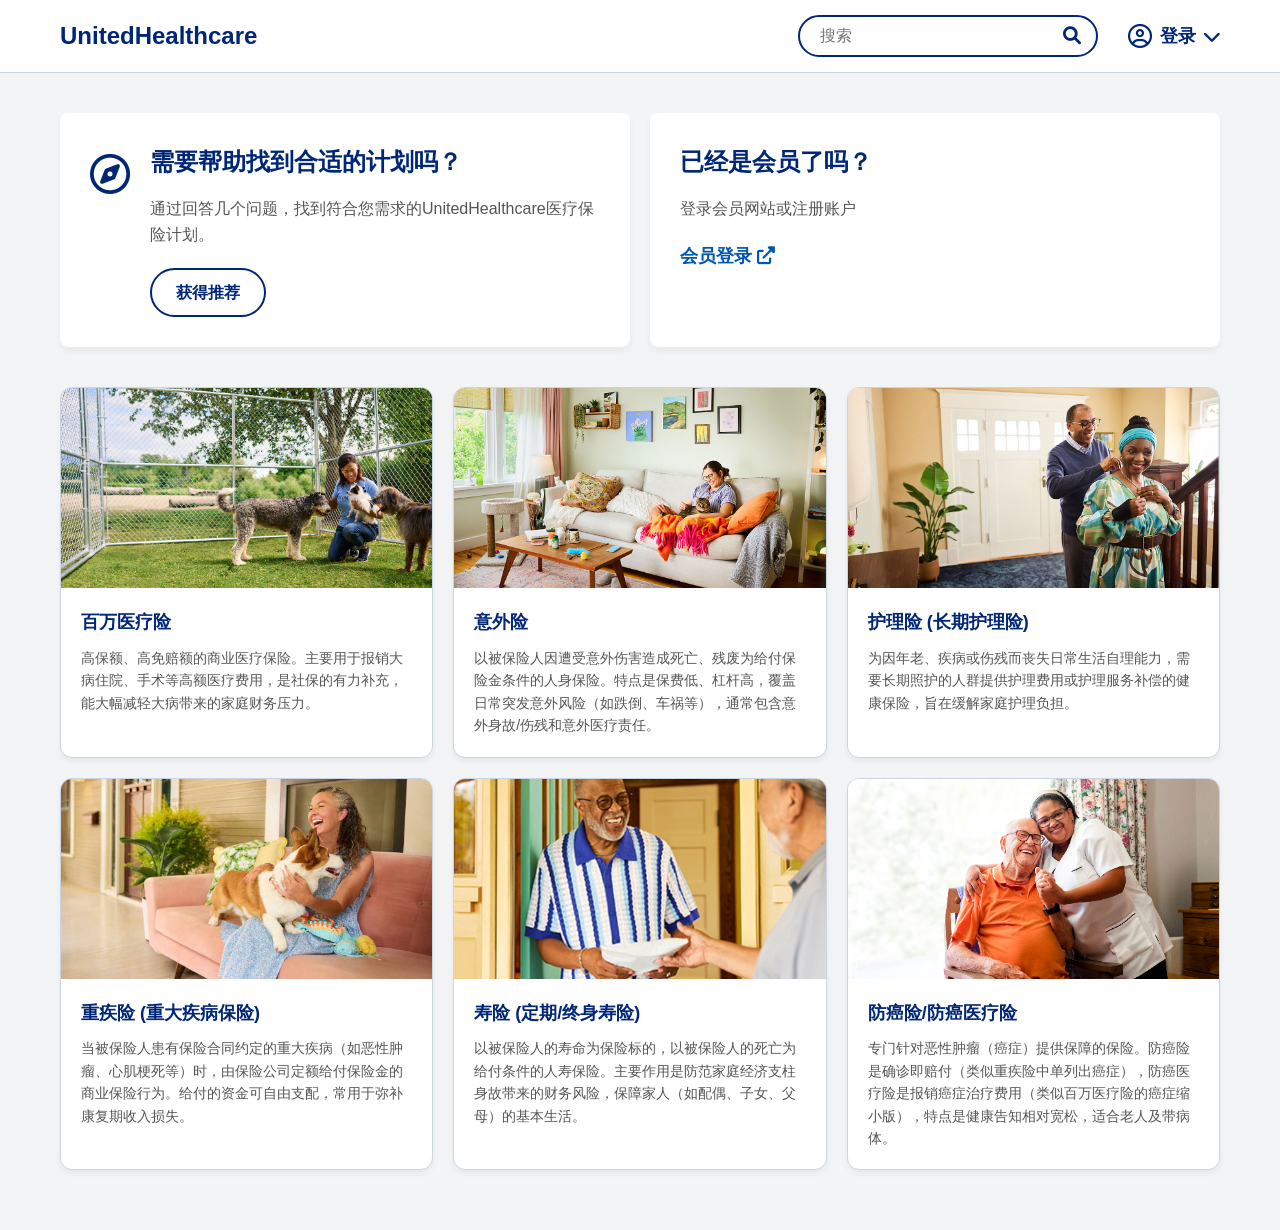
==== index.html @ 7cf84688 "Add files via upload" ====
<!DOCTYPE html>
<html lang="zh-CN">
<head>
    <meta charset="UTF-8">
    <meta name="viewport" content="width=device-width, initial-scale=1.0">
    <title>UnitedHealthcare - 医疗保险计划</title>
    <link rel="stylesheet" href="css/style.css">
    <!-- 引入FontAwesome图标用于搜索、登录等图标 -->
    <link rel="stylesheet" href="https://cdnjs.cloudflare.com/ajax/libs/font-awesome/6.0.0/css/all.min.css">
</head>
<body>
    <!-- 顶部导航 -->
    <header class="main-header">
        <div class="container header-container">
            <div class="logo">
                <h1>UnitedHealthcare</h1>
            </div>
            
            <div class="header-actions">
                <!-- 搜索栏 (对应图片4) -->
                <div class="search-bar">
                    <input type="text" placeholder="搜索">
                    <button type="button"><i class="fas fa-search"></i></button>
                </div>
                
                <!-- 登录按钮 (对应图片5) -->
                <div class="login-button">
                    <i class="far fa-user-circle"></i>
                    <span>登录</span>
                    <i class="fas fa-chevron-down"></i>
                </div>
            </div>
        </div>
    </header>

    <!-- 主体内容区 -->
    <main>
        <div class="container">
            <!-- 问卷与会员入口版块 -->
            <section class="banner-section">
                <!-- 问卷入口 (对应图片1) -->
                <div class="card questionnaire-card">
                    <div class="card-icon">
                        <i class="far fa-compass"></i>
                    </div>
                    <div class="card-content">
                        <h2>需要帮助找到合适的计划吗？</h2>
                        <p>通过回答几个问题，找到符合您需求的UnitedHealthcare医疗保险计划。</p>
                        <a href="#" class="btn btn-outline-primary">获得推荐</a>
                    </div>
                </div>

                <!-- 会员入口 (对应图片2) -->
                <div class="card member-card">
                    <h2>已经是会员了吗？</h2>
                    <p>登录会员网站或注册账户</p>
                    <a href="#" class="btn btn-link">会员登录 <i class="fas fa-external-link-alt"></i></a>
                </div>
            </section>

            <!-- 险种分类页面 (修改后) -->
            <section class="plans-section">
                <div class="plan-grid">
                    <!-- 卡片 1 -->
                    <div class="plan-card" onclick="openModal('modal-million')">
                        <div class="plan-image" style="background-image: url('picture/P1.png')"></div>
                        <div class="plan-content">
                            <h3>百万医疗险</h3>
                            <p>高保额、高免赔额的商业医疗保险。主要用于报销大病住院、手术等高额医疗费用，是社保的有力补充，能大幅减轻大病带来的家庭财务压力。</p>
                        </div>
                    </div>
                    <!-- 卡片 2 -->
                    <div class="plan-card" onclick="openModal('modal-accident')">
                        <div class="plan-image" style="background-image: url('picture/P2.png')"></div>
                        <div class="plan-content">
                            <h3>意外险</h3>
                            <p>以被保险人因遭受意外伤害造成死亡、残废为给付保险金条件的人身保险。特点是保费低、杠杆高，覆盖日常突发意外风险（如跌倒、车祸等），通常包含意外身故/伤残和意外医疗责任。</p>
                        </div>
                    </div>
                    <!-- 卡片 3 -->
                    <div class="plan-card" onclick="openModal('modal-nursing')">
                        <div class="plan-image" style="background-image: url('picture/P3.png')"></div>
                        <div class="plan-content">
                            <h3>护理险 (长期护理险)</h3>
                            <p>为因年老、疾病或伤残而丧失日常生活自理能力，需要长期照护的人群提供护理费用或护理服务补偿的健康保险，旨在缓解家庭护理负担。</p>
                        </div>
                    </div>
                    <!-- 卡片 4 -->
                    <div class="plan-card" onclick="openModal('modal-critical')">
                        <div class="plan-image" style="background-image: url('picture/P4.png')"></div>
                        <div class="plan-content">
                            <h3>重疾险 (重大疾病保险)</h3>
                            <p>当被保险人患有保险合同约定的重大疾病（如恶性肿瘤、心肌梗死等）时，由保险公司定额给付保险金的商业保险行为。给付的资金可自由支配，常用于弥补康复期收入损失。</p>
                        </div>
                    </div>
                    <!-- 卡片 5 -->
                    <div class="plan-card" onclick="openModal('modal-life')">
                        <div class="plan-image" style="background-image: url('picture/P5.png')"></div>
                        <div class="plan-content">
                            <h3>寿险 (定期/终身寿险)</h3>
                            <p>以被保险人的寿命为保险标的，以被保险人的死亡为给付条件的人寿保险。主要作用是防范家庭经济支柱身故带来的财务风险，保障家人（如配偶、子女、父母）的基本生活。</p>
                        </div>
                    </div>
                    <!-- 卡片 6 -->
                    <div class="plan-card" onclick="openModal('modal-cancer')">
                        <div class="plan-image" style="background-image: url('picture/P6.png')"></div>
                        <div class="plan-content">
                            <h3>防癌险/防癌医疗险</h3>
                            <p>专门针对恶性肿瘤（癌症）提供保障的保险。防癌险是确诊即赔付（类似重疾险中单列出癌症），防癌医疗险是报销癌症治疗费用（类似百万医疗险的癌症缩小版），特点是健康告知相对宽松，适合老人及带病体。</p>
                        </div>
                    </div>
                </div>
            </section>
        </div>
    </main>

    <!-- 模态框模块 (Modal) 隐藏初始状态 -->
    <div id="modal-container" class="modal-overlay">
        <div class="modal-box">
            <span class="close-btn" onclick="closeModal()">&times;</span>
            <h2 id="modal-title">详细保险内容</h2>
            <div id="modal-desc" class="modal-desc">
                这里是详细的内联保险内容说明。
            </div>
        </div>
    </div>

    <!-- 控制弹窗逻辑的JS部分 -->
    <script>
        const modalData = {
            'modal-million': {
                title: '百万医疗险 - 详情',
                desc: '百万医疗险的核心在于“杠杆高”，通过设定免赔额（一般一万到两万元）对高额住院费用（重病住院）予以全额或大比例报销。一般具备保证续保期的产品能够确保持续的医疗保护网，不限社保内外用药。'
            },
            'modal-accident': {
                title: '意外险 - 详情',
                desc: '主要理赔两类责任：1. 意外身故/伤残（依据伤残等级，给予一笔一次性的赔偿资金）。2. 意外医疗（因意外如猫抓狗咬、骨折等造成的医疗费用，按比例进行报销）。由于不带储蓄功能或投资属性，保费极为低廉，是人人必备的底座保障。'
            },
            'modal-nursing': {
                title: '护理险 - 详情',
                desc: '通常针对失能状态（如无法独立进食、洗澡、穿衣等），提供固定的护理金额津贴或者专门的护工上门服务。应对老龄化社会中子女精力不足、居家养老风险大的情况。'
            },
            'modal-critical': {
                title: '重疾险 - 详情',
                desc: '重疾险的主要作用不是“报销医疗费”，而是“收入补偿”。确诊即可获赔一笔约定保额。这笔钱可以用来寻求更好的康复治疗，也可以用来应对因重病导致的停工期间家庭生活开支、房贷车贷偿还。'
            },
            'modal-life': {
                title: '寿险 - 详情',
                desc: '寿险只判断一条标准：被保险人是否身故或全残。它是一份“留给家人的爱”，主要用于抵冲自身离世后，给整个家庭带来的债务风险（如未还清的房贷）以及赡养父母、抚养子女的财务断层。'
            },
            'modal-cancer': {
                title: '防癌险/防癌医疗险 - 详情',
                desc: '针对预算有限、或者身体由于“三高”、糖尿病等指标无法通过重疾险/百万医疗险严格健康告知的人群。只保癌症相关的花费，虽然保障范围窄，但极易核保通过，是年龄大、特定慢病人群的最后防线。'
            }
        };

        const modalContainer = document.getElementById('modal-container');
        const modalTitle = document.getElementById('modal-title');
        const modalDesc = document.getElementById('modal-desc');

        function openModal(modalId) {
            const data = modalData[modalId];
            if(data) {
                modalTitle.textContent = data.title;
                modalDesc.textContent = data.desc;
                modalContainer.style.display = 'flex';
            }
        }

        function closeModal() {
            modalContainer.style.display = 'none';
        }
        
        // 点击外部遮罩区也可关闭
        window.onclick = function(event) {
            if (event.target == modalContainer) {
                closeModal();
            }
        }
    </script>
</body>
</html>
---- css/style.css ----
/* 基础样式变量与重置 */
:root {
    --primary-blue: #002677;
    --light-blue: #0056b3;
    --text-dark: #333333;
    --text-light: #555555;
    --bg-gray: #f3f4f6;
    --white: #ffffff;
    --border-color: #cbd5e1;
    --font-family: -apple-system, BlinkMacSystemFont, "Segoe UI", Roboto, Helvetica, Arial, sans-serif;
}

* {
    margin: 0;
    padding: 0;
    box-sizing: border-box;
}

body {
    font-family: var(--font-family);
    color: var(--text-dark);
    background-color: var(--bg-gray);
    line-height: 1.6;
}

.container {
    max-width: 1200px;
    margin: 0 auto;
    padding: 0 20px;
}

/* 顶部导航 */
.main-header {
    background-color: var(--white);
    border-bottom: 1px solid var(--border-color);
    padding: 15px 0;
}

.header-container {
    display: flex;
    justify-content: space-between;
    align-items: center;
}

.logo h1 {
    color: var(--primary-blue);
    font-size: 24px;
}

.header-actions {
    display: flex;
    align-items: center;
    gap: 30px;
}

/* 搜索栏 */
.search-bar {
    display: flex;
    align-items: center;
    border: 2px solid var(--primary-blue);
    border-radius: 30px;
    padding: 5px 15px;
    background-color: var(--white);
    width: 300px;
}

.search-bar input {
    border: none;
    outline: none;
    padding: 5px;
    width: 100%;
    font-size: 16px;
}

.search-bar button {
    background: none;
    border: none;
    color: var(--primary-blue);
    cursor: pointer;
    font-size: 18px;
}

/* 登录按钮 */
.login-button {
    display: flex;
    align-items: center;
    gap: 8px;
    color: var(--primary-blue);
    font-weight: bold;
    font-size: 18px;
    cursor: pointer;
}

.login-button .fa-user-circle {
    font-size: 24px;
}

/* 问卷与会员入口版块 */
.banner-section {
    display: flex;
    gap: 20px;
    margin: 40px 0;
}

.card {
    background: var(--white);
    border-radius: 8px;
    padding: 30px;
    box-shadow: 0 4px 6px rgba(0,0,0,0.05);
    flex: 1;
}

.questionnaire-card {
    display: flex;
    align-items: flex-start;
    gap: 20px;
}

.card-icon {
    font-size: 40px;
    color: var(--primary-blue);
}

.card h2 {
    color: var(--primary-blue);
    margin-bottom: 15px;
    font-size: 24px;
}

.card p {
    color: var(--text-light);
    margin-bottom: 20px;
}

.btn {
    display: inline-block;
    padding: 10px 24px;
    border-radius: 30px;
    text-decoration: none;
    font-weight: bold;
    text-align: center;
    transition: all 0.3s ease;
}

.btn-outline-primary {
    border: 2px solid var(--primary-blue);
    color: var(--primary-blue);
    background: transparent;
}

.btn-outline-primary:hover {
    background: var(--primary-blue);
    color: var(--white);
}

.btn-link {
    color: var(--light-blue);
    font-size: 18px;
    padding: 0;
}

.btn-link:hover {
    text-decoration: underline;
}

/* 险种网格区域 */
.plans-section {
    margin-bottom: 60px;
}

.plan-grid {
    display: grid;
    grid-template-columns: repeat(3, 1fr);
    gap: 20px;
}

.plan-card {
    background: var(--white);
    border-radius: 12px;
    overflow: hidden;
    box-shadow: 0 4px 6px rgba(0,0,0,0.05);
    border: 1px solid var(--border-color);
      cursor: pointer;
    transition: transform 0.2s ease, box-shadow 0.2s ease;
}

.plan-card:hover {
    transform: translateY(-5px);
    box-shadow: 0 8px 15px rgba(0, 0, 0, 0.1);
}

.plan-image {
    width: 100%;
    height: 200px;
    background-size: cover;
    background-position: center;
}

.plan-content {
    padding: 20px;
}

.plan-content h3 {
    color: var(--primary-blue);
    margin-bottom: 10px;
    font-size: 18px;
}

.plan-content p {
    font-size: 14px;
    color: var(--text-light);
}

/* 响应式设计 */
@media (max-width: 992px) {
    .plan-grid {
        grid-template-columns: repeat(2, 1fr);
    }
}

@media (max-width: 768px) {
    .header-container {
        flex-direction: column;
        gap: 15px;
    }
    .banner-section {
        flex-direction: column;
    }
    .plan-grid {
        grid-template-columns: 1fr;
    }
}

/* 模态框样式 */
.modal-overlay {
    position: fixed;
    top: 0;
    left: 0;
    width: 100vw;
    height: 100vh;
    background: rgba(0, 0, 0, 0.6);
    display: none;
    align-items: center;
    justify-content: center;
    z-index: 1000;
}

.modal-box {
    background: var(--white);
    border-radius: 12px;
    width: 80%;
    max-width: 600px;
    padding: 30px;
    position: relative;
    box-shadow: 0 10px 25px rgba(0,0,0,0.2);
    animation: fadeIn 0.3s ease;
}

@keyframes fadeIn {
    from { opacity: 0; transform: scale(0.95); }
    to { opacity: 1; transform: scale(1); }
}

.close-btn {
    position: absolute;
    top: 15px;
    right: 20px;
    font-size: 30px;
    color: var(--text-light);
    cursor: pointer;
    font-weight: bold;
    transition: color 0.3s ease;
}

.close-btn:hover {
    color: var(--primary-blue);
}

.modal-box h2 {
    color: var(--primary-blue);
    margin-bottom: 15px;
    padding-right: 30px; /* 让出 X 关闭按钮空间 */
}

.modal-desc {
    color: var(--text-dark);
    font-size: 16px;
    line-height: 1.8;
}
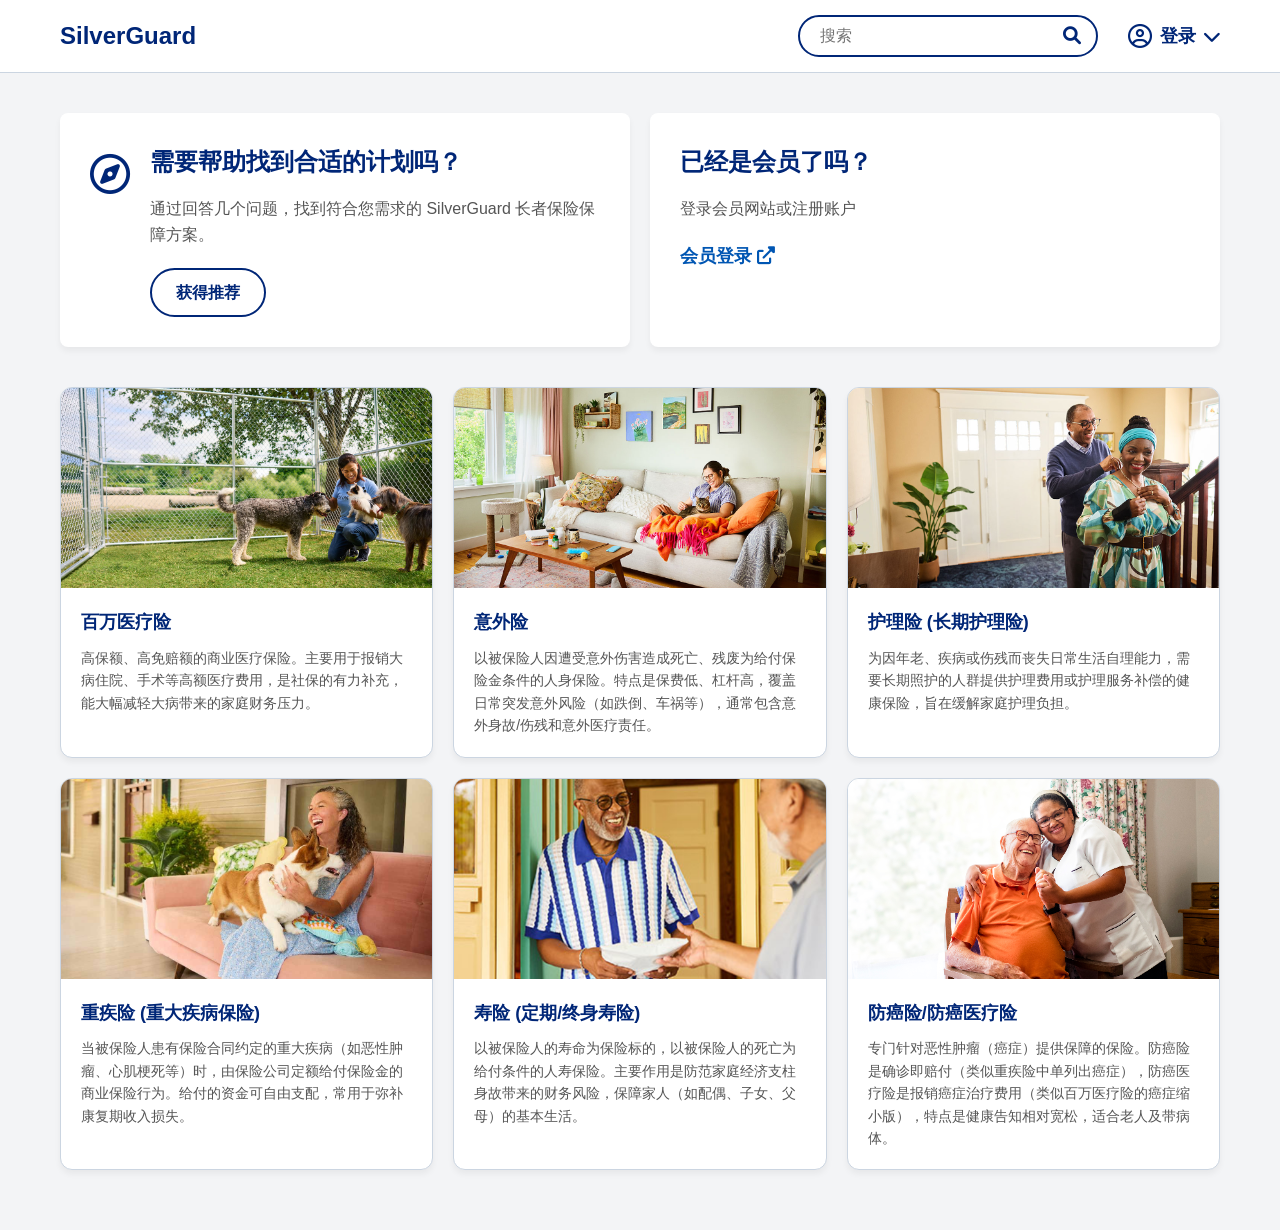
==== commit 9669bdb9: "Add Hong Kong insurance recommendation module and UI improvements" ====
--- a/index.html
+++ b/index.html
@@ -3,7 +3,8 @@
 <head>
     <meta charset="UTF-8">
     <meta name="viewport" content="width=device-width, initial-scale=1.0">
-    <title>UnitedHealthcare - 医疗保险计划</title>
+    <title>SilverGuard - 长者保险推荐系统</title>
+
     <link rel="stylesheet" href="css/style.css">
     <!-- 引入FontAwesome图标用于搜索、登录等图标 -->
     <link rel="stylesheet" href="https://cdnjs.cloudflare.com/ajax/libs/font-awesome/6.0.0/css/all.min.css">
@@ -13,7 +14,8 @@
     <header class="main-header">
         <div class="container header-container">
             <div class="logo">
-                <h1>UnitedHealthcare</h1>
+                <h1>SilverGuard</h1>
+
             </div>
             
             <div class="header-actions">
@@ -45,8 +47,9 @@
                     </div>
                     <div class="card-content">
                         <h2>需要帮助找到合适的计划吗？</h2>
-                        <p>通过回答几个问题，找到符合您需求的UnitedHealthcare医疗保险计划。</p>
-                        <a href="#" class="btn btn-outline-primary">获得推荐</a>
+                        <p>通过回答几个问题，找到符合您需求的 SilverGuard 长者保险保障方案。</p>
+
+                        <a href="questionnaire.html" class="btn btn-outline-primary">获得推荐</a>
                     </div>
                 </div>
 
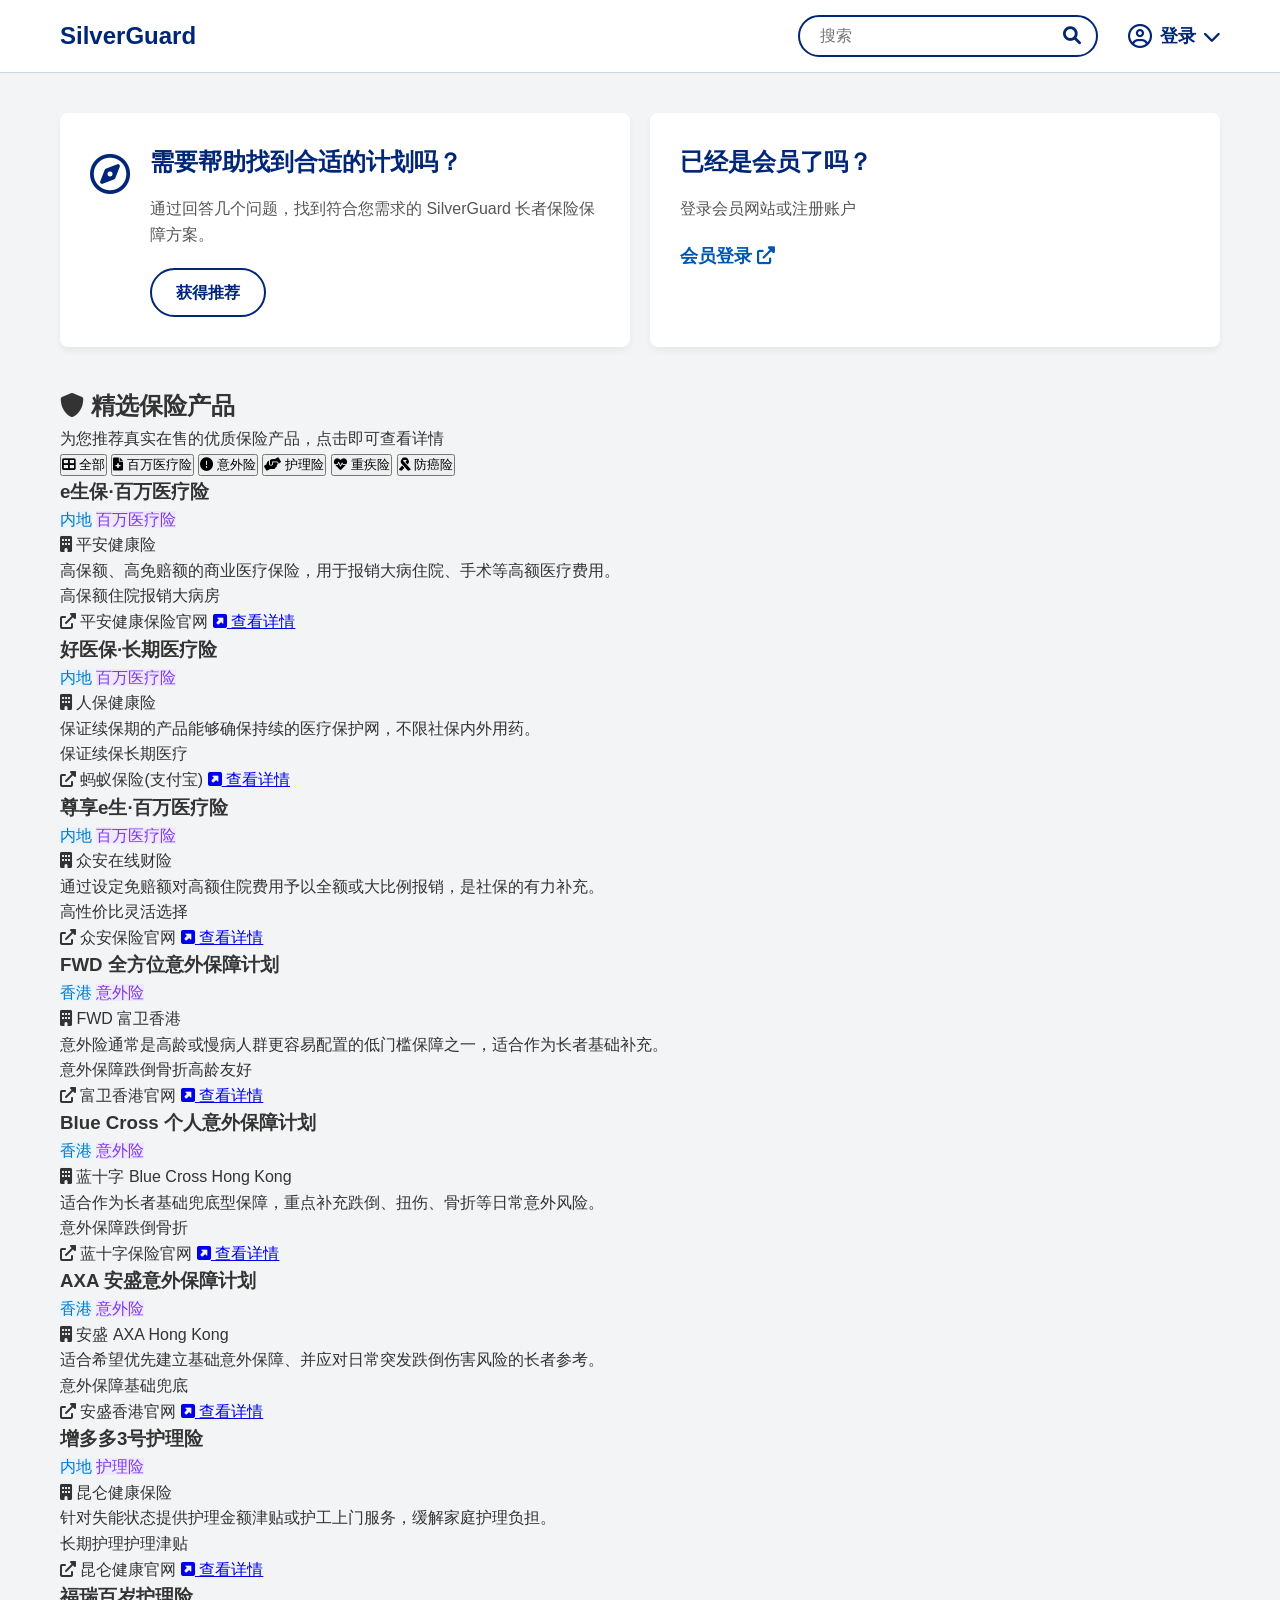
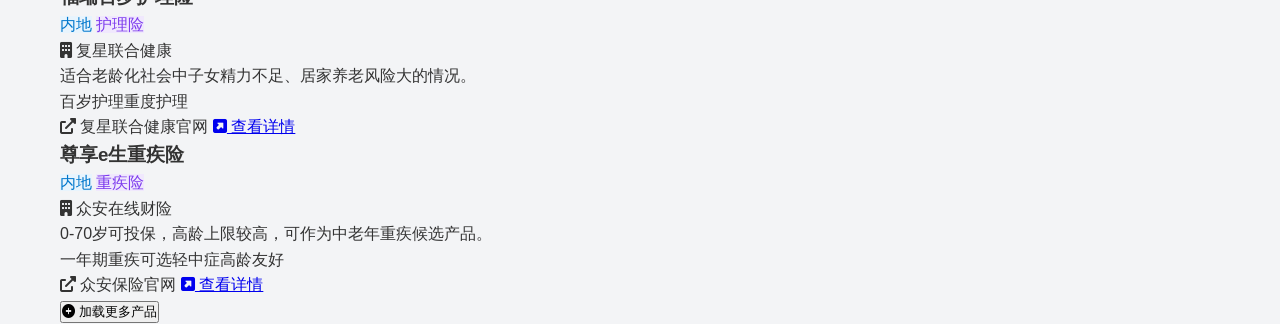
==== commit 5278edac: "更新产品链接为保险公司官网主页" ====
--- a/index.html
+++ b/index.html
@@ -20,16 +20,29 @@
             
             <div class="header-actions">
                 <!-- 搜索栏 (对应图片4) -->
-                <div class="search-bar">
-                    <input type="text" placeholder="搜索">
+                <div class="search-bar" onclick="openSearchModal()" style="cursor: pointer;">
+                    <input type="text" placeholder="搜索" readonly>
                     <button type="button"><i class="fas fa-search"></i></button>
                 </div>
                 
                 <!-- 登录按钮 (对应图片5) -->
-                <div class="login-button">
+                <div class="login-button" id="loginBtn" onclick="openAuthModal()">
                     <i class="far fa-user-circle"></i>
-                    <span>登录</span>
+                    <span id="loginText">登录</span>
                     <i class="fas fa-chevron-down"></i>
+                </div>
+                
+                <!-- 用户已登录状态 -->
+                <div class="user-menu" id="userMenu" style="display: none;">
+                    <div class="user-avatar" id="userAvatar">
+                        <i class="fas fa-user"></i>
+                    </div>
+                    <span class="user-name" id="userName">用户名</span>
+                    <i class="fas fa-chevron-down"></i>
+                    <div class="user-dropdown">
+                        <a href="#" onclick="showUserProfile()"><i class="fas fa-user-circle"></i> 个人中心</a>
+                        <a href="#" onclick="logout()"><i class="fas fa-sign-out-alt"></i> 退出登录</a>
+                    </div>
                 </div>
             </div>
         </div>
@@ -61,61 +74,100 @@
                 </div>
             </section>
 
-            <!-- 险种分类页面 (修改后) -->
-            <section class="plans-section">
-                <div class="plan-grid">
-                    <!-- 卡片 1 -->
-                    <div class="plan-card" onclick="openModal('modal-million')">
-                        <div class="plan-image" style="background-image: url('picture/P1.png')"></div>
-                        <div class="plan-content">
-                            <h3>百万医疗险</h3>
-                            <p>高保额、高免赔额的商业医疗保险。主要用于报销大病住院、手术等高额医疗费用，是社保的有力补充，能大幅减轻大病带来的家庭财务压力。</p>
-                        </div>
-                    </div>
-                    <!-- 卡片 2 -->
-                    <div class="plan-card" onclick="openModal('modal-accident')">
-                        <div class="plan-image" style="background-image: url('picture/P2.png')"></div>
-                        <div class="plan-content">
-                            <h3>意外险</h3>
-                            <p>以被保险人因遭受意外伤害造成死亡、残废为给付保险金条件的人身保险。特点是保费低、杠杆高，覆盖日常突发意外风险（如跌倒、车祸等），通常包含意外身故/伤残和意外医疗责任。</p>
-                        </div>
-                    </div>
-                    <!-- 卡片 3 -->
-                    <div class="plan-card" onclick="openModal('modal-nursing')">
-                        <div class="plan-image" style="background-image: url('picture/P3.png')"></div>
-                        <div class="plan-content">
-                            <h3>护理险 (长期护理险)</h3>
-                            <p>为因年老、疾病或伤残而丧失日常生活自理能力，需要长期照护的人群提供护理费用或护理服务补偿的健康保险，旨在缓解家庭护理负担。</p>
-                        </div>
-                    </div>
-                    <!-- 卡片 4 -->
-                    <div class="plan-card" onclick="openModal('modal-critical')">
-                        <div class="plan-image" style="background-image: url('picture/P4.png')"></div>
-                        <div class="plan-content">
-                            <h3>重疾险 (重大疾病保险)</h3>
-                            <p>当被保险人患有保险合同约定的重大疾病（如恶性肿瘤、心肌梗死等）时，由保险公司定额给付保险金的商业保险行为。给付的资金可自由支配，常用于弥补康复期收入损失。</p>
-                        </div>
-                    </div>
-                    <!-- 卡片 5 -->
-                    <div class="plan-card" onclick="openModal('modal-life')">
-                        <div class="plan-image" style="background-image: url('picture/P5.png')"></div>
-                        <div class="plan-content">
-                            <h3>寿险 (定期/终身寿险)</h3>
-                            <p>以被保险人的寿命为保险标的，以被保险人的死亡为给付条件的人寿保险。主要作用是防范家庭经济支柱身故带来的财务风险，保障家人（如配偶、子女、父母）的基本生活。</p>
-                        </div>
-                    </div>
-                    <!-- 卡片 6 -->
-                    <div class="plan-card" onclick="openModal('modal-cancer')">
-                        <div class="plan-image" style="background-image: url('picture/P6.png')"></div>
-                        <div class="plan-content">
-                            <h3>防癌险/防癌医疗险</h3>
-                            <p>专门针对恶性肿瘤（癌症）提供保障的保险。防癌险是确诊即赔付（类似重疾险中单列出癌症），防癌医疗险是报销癌症治疗费用（类似百万医疗险的癌症缩小版），特点是健康告知相对宽松，适合老人及带病体。</p>
-                        </div>
-                    </div>
+            <!-- 保险产品列表区域 -->
+            <section class="products-section">
+                <div class="section-header">
+                    <h2><i class="fas fa-shield-alt"></i> 精选保险产品</h2>
+                    <p>为您推荐真实在售的优质保险产品，点击即可查看详情</p>
+                </div>
+                
+                <!-- 险种分类标签切换 -->
+                <div class="category-tabs">
+                    <button class="category-tab active" data-category="all" onclick="switchCategory('all')">
+                        <i class="fas fa-th-large"></i> 全部
+                    </button>
+                    <button class="category-tab" data-category="百万医疗险" onclick="switchCategory('百万医疗险')">
+                        <i class="fas fa-file-medical"></i> 百万医疗险
+                    </button>
+                    <button class="category-tab" data-category="意外险" onclick="switchCategory('意外险')">
+                        <i class="fas fa-exclamation-circle"></i> 意外险
+                    </button>
+                    <button class="category-tab" data-category="护理险" onclick="switchCategory('护理险')">
+                        <i class="fas fa-hands-helping"></i> 护理险
+                    </button>
+                    <button class="category-tab" data-category="重疾险" onclick="switchCategory('重疾险')">
+                        <i class="fas fa-heartbeat"></i> 重疾险
+                    </button>
+                    <button class="category-tab" data-category="防癌险" onclick="switchCategory('防癌险')">
+                        <i class="fas fa-ribbon"></i> 防癌险
+                    </button>
+                </div>
+                
+                <!-- 产品列表容器 -->
+                <div class="products-grid" id="products-grid">
+                    <!-- 产品卡片将通过 JavaScript 动态渲染 -->
+                </div>
+                
+                <!-- 加载更多按钮 -->
+                <div class="load-more-container" id="load-more-container">
+                    <button class="load-more-btn" id="load-more-btn" onclick="loadMoreProducts()">
+                        <i class="fas fa-plus-circle"></i> 加载更多产品
+                    </button>
                 </div>
             </section>
         </div>
     </main>
+
+    <!-- 搜索弹窗 -->
+    <div id="search-modal" class="search-modal-overlay">
+        <div class="search-modal-content">
+            <div class="search-modal-header">
+                <div class="search-input-wrapper">
+                    <i class="fas fa-search search-icon"></i>
+                    <input type="text" id="search-input" placeholder="搜索保险公司、保险种类或产品名称..." autocomplete="off">
+                    <button class="search-clear-btn" id="search-clear" style="display: none;">
+                        <i class="fas fa-times"></i>
+                    </button>
+                </div>
+                <button class="search-close-btn" onclick="closeSearchModal()">
+                    <i class="fas fa-times"></i>
+                </button>
+            </div>
+            <div class="search-modal-body">
+                <!-- 搜索建议标签 -->
+                <div class="search-suggestions" id="search-suggestions">
+                    <div class="suggestion-title">热门搜索</div>
+                    <div class="suggestion-tags">
+                        <span class="tag" onclick="searchWithKeyword('医疗险')">医疗险</span>
+                        <span class="tag" onclick="searchWithKeyword('意外险')">意外险</span>
+                        <span class="tag" onclick="searchWithKeyword('重疾险')">重疾险</span>
+                        <span class="tag" onclick="searchWithKeyword('防癌险')">防癌险</span>
+                        <span class="tag" onclick="searchWithKeyword('护理险')">护理险</span>
+                        <span class="tag" onclick="searchWithKeyword('寿险')">寿险</span>
+                        <span class="tag" onclick="searchWithKeyword('香港')">香港保险</span>
+                        <span class="tag" onclick="searchWithKeyword('内地')">内地保险</span>
+                        <span class="tag" onclick="searchWithKeyword('友邦')">友邦</span>
+                        <span class="tag" onclick="searchWithKeyword('保诚')">保诚</span>
+                        <span class="tag" onclick="searchWithKeyword('平安')">平安</span>
+                        <span class="tag" onclick="searchWithKeyword('众安')">众安</span>
+                    </div>
+                </div>
+                <!-- 搜索结果区域 -->
+                <div class="search-results" id="search-results" style="display: none;">
+                    <div class="results-header">
+                        <span id="results-count"></span>
+                    </div>
+                    <div class="results-list" id="results-list"></div>
+                </div>
+                <!-- 无结果提示 -->
+                <div class="search-no-results" id="search-no-results" style="display: none;">
+                    <i class="fas fa-search"></i>
+                    <p>未找到匹配的保险产品</p>
+                    <span>试试其他关键词，或浏览下面的分类</span>
+                </div>
+            </div>
+        </div>
+    </div>
 
     <!-- 模态框模块 (Modal) 隐藏初始状态 -->
     <div id="modal-container" class="modal-overlay">
@@ -128,6 +180,2320 @@
         </div>
     </div>
 
+    <!-- 搜索功能 JS -->
+    <script>
+        // =============================================
+        // 完整保险产品数据库（内地 + 香港）
+        // =============================================
+        const allInsuranceProducts = [
+            // ============ 香港保险 ============
+            // 医疗险 / VHIS
+            {
+                name: "Bupa Hero VHIS 灵活计划",
+                company: "保柏 Bupa Hong Kong",
+                category: "医疗险",
+                region: "香港",
+                tags: ["VHIS", "灵活计划", "住院保障", "手术报销"],
+                description: "适合作为住院及手术报销型医疗保障的核心配置，较适合健康情况稳定、风险较低到中等的长者参考。"
+            },
+            {
+                name: "AIA 自愿医保标准计划",
+                company: "友邦 AIA Hong Kong",
+                category: "医疗险",
+                region: "香港",
+                tags: ["VHIS", "自愿医保", "标准计划"],
+                description: "适合希望优先补强基础医疗报销、且整体健康风险较低的长者用户参考。"
+            },
+            {
+                name: "AIA 灵活医疗保障计划",
+                company: "友邦 AIA Hong Kong",
+                category: "医疗险",
+                region: "香港",
+                tags: ["VHIS", "灵活计划", "医疗补充"],
+                description: "适合希望把住院及手术费用报销作为医疗主轴，并补强基础保障层的长者参考。"
+            },
+            {
+                name: "PRUHealth VHIS EasyChoice",
+                company: "保诚 Prudential Hong Kong",
+                category: "医疗险",
+                region: "香港",
+                tags: ["VHIS", "EasyChoice", "医疗补充"],
+                description: "适合希望在已有基础保障之上增加住院医疗补充、且风险水平偏低到中低的长者参考。"
+            },
+            {
+                name: "Prudential 住院医疗补充计划",
+                company: "保诚 Prudential Hong Kong",
+                category: "医疗险",
+                region: "香港",
+                tags: ["住院医疗", "医疗补充"],
+                description: "适合希望在已有基础保障上继续补充住院报销缺口，并形成中层医疗结构的长者参考。"
+            },
+            {
+                name: "AXA 安盛医疗保障计划",
+                company: "安盛 AXA Hong Kong",
+                category: "医疗险",
+                region: "香港",
+                tags: ["医疗保障", "住院报销", "手术保障"],
+                description: "适合希望以较成熟品牌补充住院及手术报销保障的长者作基础医疗参考。"
+            },
+            {
+                name: "FWD 自愿医保灵活计划",
+                company: "FWD 富卫香港",
+                category: "医疗险",
+                region: "香港",
+                tags: ["VHIS", "灵活计划", "住院保障"],
+                description: "适合希望补足住院报销保障、同时重视产品结构相对灵活性的长者参考。"
+            },
+            {
+                name: "Blue Cross 蓝十字住院医疗计划",
+                company: "蓝十字 Blue Cross Hong Kong",
+                category: "医疗险",
+                region: "香港",
+                tags: ["住院医疗", "手术报销"],
+                description: "适合希望强化住院及手术费用报销、同时重视高龄阶段可持续性的用户参考。"
+            },
+            {
+                name: "Manulife 宏利自愿医保标准计划",
+                company: "宏利 Manulife Hong Kong",
+                category: "医疗险",
+                region: "香港",
+                tags: ["VHIS", "标准计划", "基础医疗"],
+                description: "适合整体健康风险较低、希望先建立基础医疗报销框架的长者用户作入门参考。"
+            },
+            {
+                name: "Cigna 自愿医保灵活计划",
+                company: "信诺 Cigna Hong Kong",
+                category: "医疗险",
+                region: "香港",
+                tags: ["VHIS", "灵活计划", "国际医疗"],
+                description: "适合希望比较不同国际化医疗服务资源、并补充住院医疗保障的用户参考。"
+            },
+            {
+                name: "Bowtie 自愿医保灵活计划",
+                company: "Bowtie 香港",
+                category: "医疗险",
+                region: "香港",
+                tags: ["VHIS", "灵活计划", "线上投保"],
+                description: "适合健康风险较低、希望先做基础医疗保障比价的用户作为线上化方案参考。"
+            },
+            {
+                name: "Allianz 安联住院医疗计划",
+                company: "安联 Allianz Hong Kong",
+                category: "医疗险",
+                region: "香港",
+                tags: ["住院医疗", "手术报销"],
+                description: "适合希望补充住院及手术类保障、且当前风险水平处于中低到中等区间的长者参考。"
+            },
+            {
+                name: "HSBC Life 住院医疗保障计划",
+                company: "汇丰保险 HSBC Life Hong Kong",
+                category: "医疗险",
+                region: "香港",
+                tags: ["住院医疗", "银行保险", "品牌保障"],
+                description: "适合希望补充基础住院与手术报销保障、并优先选择大型金融品牌的长者参考。"
+            },
+            {
+                name: "BOC Life 自愿医保标准计划",
+                company: "中银人寿 BOC Life",
+                category: "医疗险",
+                region: "香港",
+                tags: ["VHIS", "标准计划", "中资品牌"],
+                description: "适合健康风险较低、希望先建立一层基础医疗报销框架的长者用户参考。"
+            },
+            {
+                name: "BOC Life 自愿医保灵活计划",
+                company: "中银人寿 BOC Life",
+                category: "医疗险",
+                region: "香港",
+                tags: ["VHIS", "灵活计划", "中资品牌"],
+                description: "适合希望在标准医疗保障之外，进一步比较更灵活住院报销方案的长者参考。"
+            },
+            {
+                name: "CTF Life 自愿医保灵活计划",
+                company: "周大福人寿 CTF Life",
+                category: "医疗险",
+                region: "香港",
+                tags: ["VHIS", "灵活计划", "周大福"],
+                description: "适合希望在基础住院医疗报销之外，进一步比较灵活型医疗方案的用户参考。"
+            },
+            {
+                name: "CTF Life 标准住院医疗保障计划",
+                company: "周大福人寿 CTF Life",
+                category: "医疗险",
+                region: "香港",
+                tags: ["住院医疗", "标准计划"],
+                description: "适合风险较低、希望先建立一层标准化住院医疗补充保障的长者用户参考。"
+            },
+            {
+                name: "Avo 自愿医保计划",
+                company: "Avo 保險",
+                category: "医疗险",
+                region: "香港",
+                tags: ["VHIS", "线上投保", "数码化"],
+                description: "适合风险较低且希望通过线上化渠道比较基础医疗保障的用户作补充参考。"
+            },
+            {
+                name: "YF Life 住院医疗保障计划",
+                company: "万通保险 YF Life",
+                category: "医疗险",
+                region: "香港",
+                tags: ["住院医疗", "第二梯队"],
+                description: "适合希望在已有基础保障上补充住院医疗风险、并比较不同承保风格的长者参考。"
+            },
+            {
+                name: "Generali 忠意住院医疗保障",
+                company: "忠意 Generali Hong Kong",
+                category: "医疗险",
+                region: "香港",
+                tags: ["住院医疗", "欧洲品牌"],
+                description: "适合希望把住院及手术报销作为核心缺口来比较不同品牌医疗方案的用户参考。"
+            },
+            {
+                name: "Chubb 医疗保障计划",
+                company: "安达人寿 Chubb Hong Kong",
+                category: "医疗险",
+                region: "香港",
+                tags: ["医疗保障", "中层保障"],
+                description: "适合希望补充住院报销、并将医疗险作为中层保障配置的长者用户参考。"
+            },
+            {
+                name: "Taikang Life 泰康香港住院医疗计划",
+                company: "泰康人寿香港 Taikang Life Hong Kong",
+                category: "医疗险",
+                region: "香港",
+                tags: ["住院医疗", "内地背景"],
+                description: "适合希望将住院医疗报销与高龄阶段可持续性一起纳入比较的用户参考。"
+            },
+            {
+                name: "Sun Life 住院医疗保障计划",
+                company: "永明 Sun Life Hong Kong",
+                category: "医疗险",
+                region: "香港",
+                tags: ["住院医疗", "品牌保障"],
+                description: "适合希望补足基础住院与手术报销保障，并优先比较大型寿险品牌医疗方案的长者参考。"
+            },
+            {
+                name: "Zurich 住院医疗保障计划",
+                company: "苏黎世 Zurich Hong Kong",
+                category: "医疗险",
+                region: "香港",
+                tags: ["住院医疗", "欧洲品牌"],
+                description: "适合希望把住院医疗风险纳入中层保障规划，并补充现有基础保障的长者参考。"
+            },
+            {
+                name: "中国太平住院医疗保障计划",
+                company: "中国太平 China Taiping Hong Kong",
+                category: "医疗险",
+                region: "香港",
+                tags: ["住院医疗", "中资品牌"],
+                description: "适合希望将高龄阶段住院医疗费用报销纳入比较，并搭配其他基础保障的用户参考。"
+            },
+            {
+                name: "中国人寿（海外）自愿医保计划",
+                company: "中国人寿（海外） China Life (Overseas)",
+                category: "医疗险",
+                region: "香港",
+                tags: ["VHIS", "中资品牌", "海外业务"],
+                description: "适合健康风险较低到中等、希望建立基础住院医疗报销框架的长者用户参考。"
+            },
+            {
+                name: "Fubon 富邦香港住院医疗计划",
+                company: "富邦人寿香港 Fubon Life Hong Kong",
+                category: "医疗险",
+                region: "香港",
+                tags: ["住院医疗", "台湾背景"],
+                description: "适合希望把住院及手术费用报销作为核心比较维度，并补充基础医疗缺口的用户参考。"
+            },
+            {
+                name: "中国平安（香港）住院医疗保障计划",
+                company: "中国平安（香港） Ping An Hong Kong",
+                category: "医疗险",
+                region: "香港",
+                tags: ["住院医疗", "平安品牌"],
+                description: "适合希望比较不同华资保险品牌住院医疗方案，并补充高龄阶段医疗缺口的用户参考。"
+            },
+            {
+                name: "Bupa 自愿医保标准计划",
+                company: "保柏 Bupa Hong Kong",
+                category: "医疗险",
+                region: "香港",
+                tags: ["VHIS", "标准计划", "国际品牌"],
+                description: "适合整体健康风险较低、希望优先建立标准化基础医疗报销保障的长者用户参考。"
+            },
+
+            // 防癌险
+            {
+                name: "AXA 防癌保障计划",
+                company: "安盛 AXA Hong Kong",
+                category: "防癌险",
+                region: "香港",
+                tags: ["防癌", "专项保障", "癌症给付"],
+                description: "更适合无法完整配置传统重疾险时，用于聚焦癌症风险的补充保障参考。"
+            },
+            {
+                name: "AXA 癌症医疗补充计划",
+                company: "安盛 AXA Hong Kong",
+                category: "防癌险",
+                region: "香港",
+                tags: ["癌症医疗", "费用报销"],
+                description: "适合希望重点补足癌症治疗费用风险，并保留一定高龄比较空间的长者参考。"
+            },
+            {
+                name: "Blue Cross 癌症医疗保障",
+                company: "蓝十字 Blue Cross Hong Kong",
+                category: "防癌险",
+                region: "香港",
+                tags: ["癌症医疗", "费用报销"],
+                description: "适合中高风险及高龄用户优先考虑癌症相关保障缺口时参考。"
+            },
+            {
+                name: "Manulife 宏利癌症保障计划",
+                company: "宏利 Manulife Hong Kong",
+                category: "防癌险",
+                region: "香港",
+                tags: ["癌症保障", "确诊给付"],
+                description: "适合希望重点补强癌症给付或相关医疗缺口、但未必适合传统重疾方案的用户参考。"
+            },
+            {
+                name: "AIA 癌症保障计划",
+                company: "友邦 AIA Hong Kong",
+                category: "防癌险",
+                region: "香港",
+                tags: ["癌症保障", "专项给付"],
+                description: "适合希望针对癌症风险做专项准备、且当前身体风险处于中等至中高区间的长者参考。"
+            },
+            {
+                name: "AIA 癌症医疗补充计划",
+                company: "友邦 AIA Hong Kong",
+                category: "防癌险",
+                region: "香港",
+                tags: ["癌症医疗", "费用报销"],
+                description: "适合希望在住院医疗保障之外，再对癌症相关财务风险做专项补强的长者用户参考。"
+            },
+            {
+                name: "Sun Life 癌症医疗保障计划",
+                company: "永明 Sun Life Hong Kong",
+                category: "防癌险",
+                region: "香港",
+                tags: ["癌症医疗", "治疗费用"],
+                description: "适合希望针对癌症治疗费用或确诊后财务压力做补充准备的长者用户参考。"
+            },
+            {
+                name: "Sun Life 癌症关爱保障计划",
+                company: "永明 Sun Life Hong Kong",
+                category: "防癌险",
+                region: "香港",
+                tags: ["癌症关爱", "持续保障"],
+                description: "适合希望围绕癌症高发风险做专项补充，并兼顾治疗后财务恢复压力的长者参考。"
+            },
+            {
+                name: "Zurich 癌症保障计划",
+                company: "苏黎世 Zurich Hong Kong",
+                category: "防癌险",
+                region: "香港",
+                tags: ["癌症保障", "欧洲品牌"],
+                description: "适合中高风险用户在传统医疗险承保空间有限时，优先评估癌症专项保障的替代方案。"
+            },
+            {
+                name: "中国太平防癌医疗保障",
+                company: "中国太平 China Taiping Hong Kong",
+                category: "防癌险",
+                region: "香港",
+                tags: ["防癌医疗", "中资品牌"],
+                description: "适合高龄或慢病用户在医疗主险选择受限时，优先考虑癌症专项缺口的补充保障。"
+            },
+            {
+                name: "YF Life 癌症保障计划",
+                company: "万通保险 YF Life",
+                category: "防癌险",
+                region: "香港",
+                tags: ["癌症保障", "专项给付"],
+                description: "适合希望通过专项型产品补足癌症保障空缺、并分散传统医疗险核保压力的用户参考。"
+            },
+            {
+                name: "HSBC Life 癌症保障计划",
+                company: "汇丰保险 HSBC Life Hong Kong",
+                category: "防癌险",
+                region: "香港",
+                tags: ["癌症保障", "银行品牌"],
+                description: "适合希望针对癌症治疗开支与确诊后财务压力做专项补充准备的长者参考。"
+            },
+            {
+                name: "BOC Life 癌症保障计划",
+                company: "中银人寿 BOC Life",
+                category: "防癌险",
+                region: "香港",
+                tags: ["癌症保障", "中资品牌"],
+                description: "适合在传统重疾或全面医疗方案选择受限时，优先补足癌症专项保障缺口的用户参考。"
+            },
+            {
+                name: "BOC Life 癌症医疗补充计划",
+                company: "中银人寿 BOC Life",
+                category: "防癌险",
+                region: "香港",
+                tags: ["癌症医疗", "费用报销"],
+                description: "适合在基础医疗保障之外，进一步补足癌症专项治疗费用或确诊赔付缺口的长者参考。"
+            },
+            {
+                name: "CTF Life 防癌保障计划",
+                company: "周大福人寿 CTF Life",
+                category: "防癌险",
+                region: "香港",
+                tags: ["防癌保障", "周大福品牌"],
+                description: "适合希望把癌症高发风险作为优先缺口管理、并分散全面医疗核保压力的长者参考。"
+            },
+            {
+                name: "FWD 癌症保障计划",
+                company: "FWD 富卫香港",
+                category: "防癌险",
+                region: "香港",
+                tags: ["癌症保障", "灵活给付"],
+                description: "适合希望围绕癌症风险做专项补强、并保留一定高龄阶段参考空间的用户。"
+            },
+            {
+                name: "Prudential 癌症保障计划",
+                company: "保诚 Prudential Hong Kong",
+                category: "防癌险",
+                region: "香港",
+                tags: ["癌症保障", "重大疾病"],
+                description: "适合希望在基础住院保障之外，进一步对癌症治疗与确诊财务风险做专项准备的用户参考。"
+            },
+            {
+                name: "Generali 忠意癌症保障计划",
+                company: "忠意 Generali Hong Kong",
+                category: "防癌险",
+                region: "香港",
+                tags: ["癌症保障", "欧洲品牌"],
+                description: "适合中高风险及高龄用户在全面医疗险受限时，将癌症专项保障作为优先缺口管理方向。"
+            },
+            {
+                name: "Chubb 癌症保障计划",
+                company: "安达人寿 Chubb Hong Kong",
+                category: "防癌险",
+                region: "香港",
+                tags: ["癌症保障", "高龄友好"],
+                description: "适合高龄或慢病用户在传统重疾险承保空间有限时，优先考虑癌症专项保障的补充方案。"
+            },
+            {
+                name: "Bupa 癌症支援保障计划",
+                company: "保柏 Bupa Hong Kong",
+                category: "防癌险",
+                region: "香港",
+                tags: ["癌症支援", "国际品牌"],
+                description: "适合希望围绕癌症高发风险做专项补强，并减少全面重疾保障配置压力的长者参考。"
+            },
+            {
+                name: "Cigna 癌症医疗保障计划",
+                company: "信诺 Cigna Hong Kong",
+                category: "防癌险",
+                region: "香港",
+                tags: ["癌症医疗", "国际品牌"],
+                description: "适合希望针对癌症治疗费用做专项补充，并与住院医疗险形成责任分工的长者参考。"
+            },
+            {
+                name: "Allianz 癌症保障计划",
+                company: "安联 Allianz Hong Kong",
+                category: "防癌险",
+                region: "香港",
+                tags: ["癌症保障", "欧洲品牌"],
+                description: "适合中高风险用户在传统医疗险承保空间有限时，优先评估癌症专项保障作为替代补充。"
+            },
+            {
+                name: "Taikang Life 防癌保障计划",
+                company: "泰康人寿香港 Taikang Life Hong Kong",
+                category: "防癌险",
+                region: "香港",
+                tags: ["防癌保障", "内地背景"],
+                description: "适合希望对癌症治疗费用与确诊后经济压力做专项准备，并保留一定高龄参考空间的用户。"
+            },
+            {
+                name: "中国人寿（海外）防癌保障计划",
+                company: "中国人寿（海外） China Life (Overseas)",
+                category: "防癌险",
+                region: "香港",
+                tags: ["防癌保障", "中资品牌"],
+                description: "适合希望把癌症高发风险作为优先管理缺口，并补充传统重疾方案不足的长者参考。"
+            },
+            {
+                name: "Fubon 富邦香港癌症保障计划",
+                company: "富邦人寿香港 Fubon Life Hong Kong",
+                category: "防癌险",
+                region: "香港",
+                tags: ["癌症保障", "台湾背景"],
+                description: "适合希望针对癌症治疗及复康阶段财务压力做专项补充安排的用户参考。"
+            },
+            {
+                name: "中国平安（香港）癌症保障计划",
+                company: "中国平安（香港） Ping An Hong Kong",
+                category: "防癌险",
+                region: "香港",
+                tags: ["癌症保障", "平安品牌"],
+                description: "适合中高风险及高龄用户在全面医疗险承保受限时，优先评估癌症专项保障缺口。"
+            },
+
+            // 意外险
+            {
+                name: "FWD 全方位意外保障计划",
+                company: "FWD 富卫香港",
+                category: "意外险",
+                region: "香港",
+                tags: ["意外保障", "跌倒骨折", "高龄友好"],
+                description: "意外险通常是高龄或慢病人群更容易配置的低门槛保障之一，适合作为长者基础补充。"
+            },
+            {
+                name: "Blue Cross 个人意外保障计划",
+                company: "蓝十字 Blue Cross Hong Kong",
+                category: "意外险",
+                region: "香港",
+                tags: ["意外保障", "跌倒骨折"],
+                description: "适合作为长者基础兜底型保障，重点补充跌倒、扭伤、骨折等日常意外风险。"
+            },
+            {
+                name: "AXA 安盛意外保障计划",
+                company: "安盛 AXA Hong Kong",
+                category: "意外险",
+                region: "香港",
+                tags: ["意外保障", "基础兜底"],
+                description: "适合希望优先建立基础意外保障、并应对日常突发跌倒伤害风险的长者参考。"
+            },
+            {
+                name: "AXA 长者意外医疗保障计划",
+                company: "安盛 AXA Hong Kong",
+                category: "意外险",
+                region: "香港",
+                tags: ["长者意外", "医疗保障"],
+                description: "适合作为高龄阶段日常意外医疗及伤残风险的基础补充方案，便于先建立保障底座。"
+            },
+            {
+                name: "AIA 个人意外保障计划",
+                company: "友邦 AIA Hong Kong",
+                category: "意外险",
+                region: "香港",
+                tags: ["意外保障", "品牌保障"],
+                description: "适合预算有限但仍希望补充意外身故、伤残及意外医疗责任的长者用户参考。"
+            },
+            {
+                name: "Manulife 宏利意外保障计划",
+                company: "宏利 Manulife Hong Kong",
+                category: "意外险",
+                region: "香港",
+                tags: ["意外保障", "高龄友好"],
+                description: "适合高龄阶段优先考虑基础意外风险补偿、并作为最低门槛保障组合之一。"
+            },
+            {
+                name: "Zurich 个人意外保险",
+                company: "苏黎世 Zurich Hong Kong",
+                category: "意外险",
+                region: "香港",
+                tags: ["意外保障", "欧洲品牌"],
+                description: "适合希望就常见意外伤害先建立基础赔付保障的长者用户作比较参考。"
+            },
+            {
+                name: "Zurich 长者意外支援计划",
+                company: "苏黎世 Zurich Hong Kong",
+                category: "意外险",
+                region: "香港",
+                tags: ["长者意外", "支援计划"],
+                description: "适合希望针对高龄阶段高频发生的跌伤骨折风险，先建立基础赔付保障的长者参考。"
+            },
+            {
+                name: "Chubb 个人意外保障计划",
+                company: "安达人寿 Chubb Hong Kong",
+                category: "意外险",
+                region: "香港",
+                tags: ["意外保障", "高龄友好"],
+                description: "适合在其他健康险承保条件有限时，优先配置较易理解且门槛较低的意外保障。"
+            },
+            {
+                name: "Chubb 银龄意外保障计划",
+                company: "安达人寿 Chubb Hong Kong",
+                category: "意外险",
+                region: "香港",
+                tags: ["银龄意外", "专项保障"],
+                description: "适合高龄或慢病用户优先考虑低门槛意外保障，作为整体保障组合中的基础兜底。"
+            },
+            {
+                name: "中国太平意外保障计划",
+                company: "中国太平 China Taiping Hong Kong",
+                category: "意外险",
+                region: "香港",
+                tags: ["意外保障", "中资品牌"],
+                description: "适合作为长者日常意外风险的基础补偿方案，尤其适用于预算优先型用户参考。"
+            },
+            {
+                name: "中国太平长者意外支援计划",
+                company: "中国太平 China Taiping Hong Kong",
+                category: "意外险",
+                region: "香港",
+                tags: ["长者意外", "支援计划"],
+                description: "适合作为长者高频意外风险的基础保障方案，尤其适合先做最低门槛兜底配置。"
+            },
+            {
+                name: "Generali 忠意个人意外保障",
+                company: "忠意 Generali Hong Kong",
+                category: "意外险",
+                region: "香港",
+                tags: ["意外保障", "欧洲品牌"],
+                description: "适合希望用较简化的意外险先建立基础保障，再视预算逐步补充其他健康险的用户参考。"
+            },
+            {
+                name: "Generali 长者意外支援计划",
+                company: "忠意 Generali Hong Kong",
+                category: "意外险",
+                region: "香港",
+                tags: ["长者意外", "支援计划"],
+                description: "适合希望把银龄阶段常见意外风险先做基础管理，并分阶段补充其他健康险的用户参考。"
+            },
+            {
+                name: "Bupa 个人意外保障计划",
+                company: "保柏 Bupa Hong Kong",
+                category: "意外险",
+                region: "香港",
+                tags: ["意外保障", "国际品牌"],
+                description: "适合作为长者基础意外兜底方案之一，重点覆盖跌倒、扭伤及骨折等常见风险。"
+            },
+            {
+                name: "Prudential 个人意外保障计划",
+                company: "保诚 Prudential Hong Kong",
+                category: "意外险",
+                region: "香港",
+                tags: ["意外保障", "品牌保障"],
+                description: "适合希望先以较低门槛建立意外身故、伤残和意外医疗基础保障的长者参考。"
+            },
+            {
+                name: "Sun Life 个人意外保障计划",
+                company: "永明 Sun Life Hong Kong",
+                category: "意外险",
+                region: "香港",
+                tags: ["意外保障", "高龄友好"],
+                description: "适合预算有限但仍希望先配置常见意外风险保障的长者用户作为基础方案参考。"
+            },
+            {
+                name: "Sun Life 长者意外支援计划",
+                company: "永明 Sun Life Hong Kong",
+                category: "意外险",
+                region: "香港",
+                tags: ["长者意外", "支援计划"],
+                description: "适合作为长者阶段应对跌倒、扭伤及骨折风险的基础意外保障方案参考。"
+            },
+            {
+                name: "HSBC Life 意外保障计划",
+                company: "汇丰保险 HSBC Life Hong Kong",
+                category: "意外险",
+                region: "香港",
+                tags: ["意外保障", "银行品牌"],
+                description: "适合希望优先通过大型金融品牌补充基础意外风险赔付责任的长者参考。"
+            },
+            {
+                name: "BOC Insurance 个人意外保障计划",
+                company: "中银保险 BOC Insurance Hong Kong",
+                category: "意外险",
+                region: "香港",
+                tags: ["意外保障", "中资品牌"],
+                description: "适合作为长者日常意外事故的基础保障方案，尤其适用于预算优先型用户参考。"
+            },
+            {
+                name: "BOC Insurance 银龄意外保障计划",
+                company: "中银保险 BOC Insurance Hong Kong",
+                category: "意外险",
+                region: "香港",
+                tags: ["银龄意外", "专项保障"],
+                description: "适合作为银龄阶段意外事故的基础赔付保障，用于补足预算有限时的最基础风险保护。"
+            },
+            {
+                name: "BOC Life 长者意外保障计划",
+                company: "中银人寿 BOC Life",
+                category: "意外险",
+                region: "香港",
+                tags: ["长者意外", "高龄友好"],
+                description: "适合作为高龄阶段优先考虑的基础意外保障之一，尤其适用于预算优先型长者用户参考。"
+            },
+            {
+                name: "YF Life 意外保障计划",
+                company: "万通保险 YF Life",
+                category: "意外险",
+                region: "香港",
+                tags: ["意外保障", "灵活选择"],
+                description: "适合希望用简单直接的意外保障先搭建基础保护层，再逐步扩展其他健康险的用户参考。"
+            },
+            {
+                name: "CTF Life 个人意外保障计划",
+                company: "周大福人寿 CTF Life",
+                category: "意外险",
+                region: "香港",
+                tags: ["意外保障", "周大福品牌"],
+                description: "适合希望优先管理跌倒、骨折等意外风险，并通过简化产品先建立保障底座的长者参考。"
+            },
+            {
+                name: "Allianz 安联个人意外保障计划",
+                company: "安联 Allianz Hong Kong",
+                category: "意外险",
+                region: "香港",
+                tags: ["意外保障", "欧洲品牌"],
+                description: "适合作为常见意外事故的基础赔付保障，用于补足高龄阶段较易发生的跌伤骨折风险。"
+            },
+            {
+                name: "Cigna 个人意外保障计划",
+                company: "信诺 Cigna Hong Kong",
+                category: "意外险",
+                region: "香港",
+                tags: ["意外保障", "国际品牌"],
+                description: "适合作为长者日常意外事故的基础兜底方案，用于补充跌倒、骨折等常见风险。"
+            },
+            {
+                name: "中国人寿（海外）个人意外保障计划",
+                company: "中国人寿（海外） China Life (Overseas)",
+                category: "意外险",
+                region: "香港",
+                tags: ["意外保障", "中资品牌"],
+                description: "适合作为长者常见跌伤、骨折等意外风险的基础补偿保障，并作为先行配置方案参考。"
+            },
+            {
+                name: "Taikang Life 长者意外保障计划",
+                company: "泰康人寿香港 Taikang Life Hong Kong",
+                category: "意外险",
+                region: "香港",
+                tags: ["长者意外", "高龄友好"],
+                description: "适合希望优先为高龄阶段常见意外风险建立基础赔付保障的长者用户参考。"
+            },
+            {
+                name: "Fubon 富邦香港个人意外保障",
+                company: "富邦人寿香港 Fubon Life Hong Kong",
+                category: "意外险",
+                region: "香港",
+                tags: ["意外保障", "台湾背景"],
+                description: "适合希望先建立意外身故、伤残及意外医疗基础责任，再逐步扩展其他保障的长者参考。"
+            },
+
+            // ============ 内地保险 ============
+            // 重疾险
+            {
+                name: "尊享e生重疾险",
+                company: "众安在线财险",
+                category: "重疾险",
+                region: "内地",
+                tags: ["一年期重疾", "可选轻中症", "高龄友好"],
+                description: "0-70岁可投保，高龄上限较高，可作为中老年重疾候选产品。"
+            },
+            {
+                name: "众民保·重疾险(免健告)",
+                company: "众安在线财险",
+                category: "重疾险",
+                region: "内地",
+                tags: ["免健告", "宽松核保"],
+                description: "免健康告知，适合做宽松核保候选，对带病体友好。"
+            },
+            {
+                name: "易生守护",
+                company: "德华安顾人寿",
+                category: "重疾险",
+                region: "内地",
+                tags: ["至80岁", "易核类", "高龄可投"],
+                description: "高龄可投到70岁，偏中高龄过渡型重疾，适合60-70岁人群。"
+            },
+            {
+                name: "i无忧（易核版）-不含身故",
+                company: "人保寿险",
+                category: "重疾险",
+                region: "内地",
+                tags: ["易核版", "不含身故"],
+                description: "核保相对友好，但年龄上限更低（65岁封顶），适合健康状况一般的人群。"
+            },
+            {
+                name: "康乐一生易核版2.0",
+                company: "复星联合健康",
+                category: "重疾险",
+                region: "内地",
+                tags: ["易核版2.0", "终身保障"],
+                description: "适合做65岁以内、健康较一般人群候选，保障期限为终身。"
+            },
+            {
+                name: "喜乐保重大疾病保险",
+                company: "和谐健康",
+                category: "重疾险",
+                region: "内地",
+                tags: ["老人保险", "65岁封顶"],
+                description: "65岁封顶，可作为中龄过渡候选，适合中老年群体。"
+            },
+
+            // 百万医疗险
+            {
+                name: "e生保·百万医疗险",
+                company: "平安健康险",
+                category: "百万医疗险",
+                region: "内地",
+                tags: ["高保额", "住院报销", "大病房"],
+                description: "高保额、高免赔额的商业医疗保险，用于报销大病住院、手术等高额医疗费用。"
+            },
+            {
+                name: "好医保·长期医疗险",
+                company: "人保健康险",
+                category: "百万医疗险",
+                region: "内地",
+                tags: ["保证续保", "长期医疗"],
+                description: "保证续保期的产品能够确保持续的医疗保护网，不限社保内外用药。"
+            },
+            {
+                name: "尊享e生·百万医疗险",
+                company: "众安在线财险",
+                category: "百万医疗险",
+                region: "内地",
+                tags: ["高性价比", "灵活选择"],
+                description: "通过设定免赔额对高额住院费用予以全额或大比例报销，是社保的有力补充。"
+            },
+
+            // 意外险
+            {
+                name: "小蜜蜂2号超越版",
+                company: "鼎和保险",
+                category: "意外险",
+                region: "内地",
+                tags: ["综合意外", "交通意外", "高性价比"],
+                description: "保费低、杠杆高，覆盖日常突发意外风险（跌倒、车祸等），包含意外身故/伤残和意外医疗。"
+            },
+            {
+                name: "大护甲5号成人意外险",
+                company: "太平洋保险",
+                category: "意外险",
+                region: "内地",
+                tags: ["成人意外", "猝死保障"],
+                description: "适合18-60岁成人，覆盖意外身故/伤残和意外医疗，猝死也在保障范围内。"
+            },
+            {
+                name: "孝心安·老年人意外险",
+                company: "平安财险",
+                category: "意外险",
+                region: "内地",
+                tags: ["老年人专属", "骨折保障"],
+                description: "专为老年人设计，覆盖跌倒骨折等常见意外，80岁前可投保。"
+            },
+
+            // 防癌险
+            {
+                name: "孝亲宝·中老年防癌险",
+                company: "德华安顾人寿",
+                category: "防癌险",
+                region: "内地",
+                tags: ["中老年防癌", "确诊即赔"],
+                description: "专门针对恶性肿瘤提供保障的健康告知宽松产品，适合带病体投保。"
+            },
+            {
+                name: "平安终身防癌险",
+                company: "平安健康险",
+                category: "防癌险",
+                region: "内地",
+                tags: ["终身防癌", "长期保障"],
+                description: "确诊即赔付，涵盖癌症治疗全流程，终身续保，是高龄人群的最后防线。"
+            },
+
+            // 护理险
+            {
+                name: "增多多3号护理险",
+                company: "昆仑健康保险",
+                category: "护理险",
+                region: "内地",
+                tags: ["长期护理", "护理津贴"],
+                description: "针对失能状态提供护理金额津贴或护工上门服务，缓解家庭护理负担。"
+            },
+            {
+                name: "福瑞百岁护理险",
+                company: "复星联合健康",
+                category: "护理险",
+                region: "内地",
+                tags: ["百岁护理", "重度护理"],
+                description: "适合老龄化社会中子女精力不足、居家养老风险大的情况。"
+            }
+        ];
+
+        // =============================================
+        // 搜索功能相关变量
+        // =============================================
+        const searchModal = document.getElementById('search-modal');
+        const searchInput = document.getElementById('search-input');
+        const searchClearBtn = document.getElementById('search-clear');
+        const searchSuggestions = document.getElementById('search-suggestions');
+        const searchResults = document.getElementById('search-results');
+        const searchNoResults = document.getElementById('search-no-results');
+        const resultsList = document.getElementById('results-list');
+        const resultsCount = document.getElementById('results-count');
+
+        // =============================================
+        // 搜索匹配函数
+        // =============================================
+        function searchProducts(keyword) {
+            if (!keyword || keyword.trim() === '') {
+                return [];
+            }
+            
+            const lowerKeyword = keyword.toLowerCase().trim();
+            
+            // 关键词分类映射
+            const categoryKeywords = {
+                '医疗险': ['医疗', 'vh', 'hospital', '住院', '手术', '报销'],
+                '意外险': ['意外', 'accident', '跌倒', '骨折', '扭伤'],
+                '重疾险': ['重疾', 'critical', '重大疾病', '癌症给付'],
+                '防癌险': ['防癌', 'cancer', '癌症', '恶性肿瘤'],
+                '护理险': ['护理', 'nursing', '长期护理', '失能'],
+                '寿险': ['寿险', 'life', '人寿', '身故', '定期寿'],
+                '百万医疗险': ['百万', '高保额', '大额医疗']
+            };
+
+            const regionKeywords = {
+                '香港': ['香港', 'hk', 'hong kong'],
+                '内地': ['内地', 'mainland', '大陆', '中国']
+            };
+
+            const companyKeywords = {
+                '友邦': ['友邦', 'aia'],
+                '保诚': ['保诚', 'prudential', 'pruhealth'],
+                '安盛': ['安盛', 'axa'],
+                '保柏': ['保柏', 'bupa'],
+                '宏利': ['宏利', 'manulife'],
+                '万通': ['万通', 'yf life'],
+                '平安': ['平安', 'ping an'],
+                '众安': ['众安'],
+                '太平': ['太平', 'taiping'],
+                '人寿': ['人寿', 'life'],
+                '汇丰': ['汇丰', 'hsbc'],
+                '中银': ['中银', 'boc'],
+                '蓝十字': ['蓝十字', 'blue cross'],
+                '信诺': ['信诺', 'cigna'],
+                '永明': ['永明', 'sun life'],
+                '苏黎世': ['苏黎世', 'zurich'],
+                '安联': ['安联', 'allianz'],
+                '富卫': ['富卫', 'fwd'],
+                '忠意': ['忠意', 'generali'],
+                '周大福': ['周大福', 'ctf'],
+                '泰康': ['泰康', 'taikang'],
+                '富邦': ['富邦', 'fubon'],
+                '德华': ['德华', 'dehua'],
+                '中国人寿': ['中国人寿', 'chinalife'],
+                '人保': ['人保', 'picc'],
+                '太平洋': ['太平洋', 'cpic'],
+                '昆仑': ['昆仑'],
+                '复星': ['复星', 'fosun'],
+                '鼎和': ['鼎和'],
+                '和谐': ['和谐']
+            };
+
+            return allInsuranceProducts.filter(product => {
+                const name = product.name.toLowerCase();
+                const company = product.company.toLowerCase();
+                const category = product.category.toLowerCase();
+                const tags = product.tags.join(' ').toLowerCase();
+                const desc = product.description.toLowerCase();
+                const region = product.region.toLowerCase();
+
+                // 精确匹配产品名称
+                if (name.includes(lowerKeyword)) return true;
+                
+                // 匹配公司名
+                if (company.includes(lowerKeyword)) return true;
+                
+                // 匹配描述
+                if (desc.includes(lowerKeyword)) return true;
+                
+                // 匹配标签
+                if (tags.includes(lowerKeyword)) return true;
+                
+                // 匹配地区
+                for (const [regionName, keywords] of Object.entries(regionKeywords)) {
+                    if (keywords.some(k => k.includes(lowerKeyword) || lowerKeyword.includes(k))) {
+                        if (region.includes(regionName.toLowerCase())) return true;
+                    }
+                }
+                
+                // 匹配保险公司
+                for (const [companyName, keywords] of Object.entries(companyKeywords)) {
+                    if (keywords.some(k => k.includes(lowerKeyword) || lowerKeyword.includes(k))) {
+                        if (company.includes(companyName.toLowerCase())) return true;
+                    }
+                }
+                
+                // 匹配保险种类
+                for (const [catName, keywords] of Object.entries(categoryKeywords)) {
+                    if (keywords.some(k => k.includes(lowerKeyword) || lowerKeyword.includes(k))) {
+                        if (category.includes(catName.toLowerCase())) return true;
+                    }
+                }
+                
+                return false;
+            });
+        }
+
+        // =============================================
+        // 渲染搜索结果
+        // =============================================
+        function renderResults(products, keyword) {
+            if (products.length === 0) {
+                searchSuggestions.style.display = 'none';
+                searchResults.style.display = 'none';
+                searchNoResults.style.display = 'block';
+                return;
+            }
+
+            searchSuggestions.style.display = 'none';
+            searchNoResults.style.display = 'none';
+            searchResults.style.display = 'block';
+            resultsCount.textContent = `找到 ${products.length} 个相关保险产品`;
+
+            // 按地区和类别分组
+            const grouped = {
+                '香港': { '医疗险': [], '意外险': [], '防癌险': [] },
+                '内地': { '医疗险': [], '意外险': [], '防癌险': [], '重疾险': [], '护理险': [], '百万医疗险': [] }
+            };
+
+            products.forEach(product => {
+                if (!grouped[product.region]) {
+                    grouped[product.region] = {};
+                }
+                if (!grouped[product.region][product.category]) {
+                    grouped[product.region][product.category] = [];
+                }
+                grouped[product.region][product.category].push(product);
+            });
+
+            let html = '';
+            const regionOrder = ['香港', '内地'];
+            const categoryOrder = ['医疗险', '百万医疗险', '意外险', '防癌险', '重疾险', '护理险', '寿险'];
+
+            regionOrder.forEach(region => {
+                if (!grouped[region]) return;
+                
+                const hasProducts = categoryOrder.some(cat => grouped[region][cat] && grouped[region][cat].length > 0);
+                if (!hasProducts) return;
+
+                html += `<div class="results-category-title">${region}保险</div>`;
+
+                categoryOrder.forEach(category => {
+                    const items = grouped[region][category];
+                    if (!items || items.length === 0) return;
+
+                    items.forEach(product => {
+                        const tagsHtml = product.tags.slice(0, 3).map(tag => 
+                            `<span class="result-tag">${tag}</span>`
+                        ).join('');
+
+                        html += `
+                            <div class="result-item" onclick="showProductDetail('${escapeHtml(product.name)}')">
+                                <div class="result-item-header">
+                                    <span class="result-item-title">${escapeHtml(product.name)}</span>
+                                    <div class="result-item-badge">
+                                        <span class="badge badge-region">${product.region}</span>
+                                        <span class="badge badge-category">${product.category}</span>
+                                    </div>
+                                </div>
+                                <div class="result-item-company">${escapeHtml(product.company)}</div>
+                                <div class="result-item-desc">${escapeHtml(product.description)}</div>
+                                <div class="result-item-tags">${tagsHtml}</div>
+                            </div>
+                        `;
+                    });
+                });
+            });
+
+            resultsList.innerHTML = html;
+        }
+
+        // =============================================
+        // 显示产品详情（简化版本：打开险种介绍弹窗）
+        // =============================================
+        function showProductDetail(productName) {
+            // 根据产品类型找到对应的险种介绍
+            const product = allInsuranceProducts.find(p => p.name === productName);
+            if (!product) return;
+
+            // 提取险种关键词映射到模态框
+            const categoryMap = {
+                '医疗险': 'modal-million',
+                '百万医疗险': 'modal-million',
+                '意外险': 'modal-accident',
+                '护理险': 'modal-nursing',
+                '重疾险': 'modal-critical',
+                '寿险': 'modal-life',
+                '防癌险': 'modal-cancer'
+            };
+
+            const modalId = categoryMap[product.category] || 'modal-million';
+            closeSearchModal();
+            setTimeout(() => openModal(modalId), 200);
+        }
+
+        // =============================================
+        // 工具函数
+        // =============================================
+        function escapeHtml(str) {
+            const div = document.createElement('div');
+            div.textContent = str;
+            return div.innerHTML;
+        }
+
+        // =============================================
+        // 搜索弹窗控制
+        // =============================================
+        function openSearchModal() {
+            searchModal.style.display = 'flex';
+            document.body.style.overflow = 'hidden';
+            setTimeout(() => searchInput.focus(), 100);
+        }
+
+        function closeSearchModal() {
+            searchModal.style.display = 'none';
+            document.body.style.overflow = '';
+            searchInput.value = '';
+            searchClearBtn.style.display = 'none';
+            searchSuggestions.style.display = 'block';
+            searchResults.style.display = 'none';
+            searchNoResults.style.display = 'none';
+        }
+
+        function searchWithKeyword(keyword) {
+            searchInput.value = keyword;
+            searchClearBtn.style.display = keyword ? 'block' : 'none';
+            const results = searchProducts(keyword);
+            renderResults(results, keyword);
+        }
+
+        // =============================================
+        // 事件监听
+        // =============================================
+        searchInput.addEventListener('input', function() {
+            const keyword = this.value.trim();
+            searchClearBtn.style.display = keyword ? 'block' : 'none';
+            
+            if (keyword.length === 0) {
+                searchSuggestions.style.display = 'block';
+                searchResults.style.display = 'none';
+                searchNoResults.style.display = 'none';
+            } else {
+                const results = searchProducts(keyword);
+                renderResults(results, keyword);
+            }
+        });
+
+        searchClearBtn.addEventListener('click', function() {
+            searchInput.value = '';
+            searchClearBtn.style.display = 'none';
+            searchSuggestions.style.display = 'block';
+            searchResults.style.display = 'none';
+            searchNoResults.style.display = 'none';
+            searchInput.focus();
+        });
+
+        // 点击外部关闭
+        searchModal.addEventListener('click', function(e) {
+            if (e.target === searchModal) {
+                closeSearchModal();
+            }
+        });
+
+        // ESC 关闭
+        document.addEventListener('keydown', function(e) {
+            if (e.key === 'Escape' && searchModal.style.display === 'flex') {
+                closeSearchModal();
+            }
+        });
+    </script>
+
+    <!-- 产品列表 JavaScript -->
+    <script>
+        // =============================================
+        // 产品真实 URL 映射数据 - 保险公司官网主页
+        // =============================================
+        const productRealUrls = {
+            // ==================== 内地保险 - 百万医疗险 ====================
+            'e生保·百万医疗险': {
+                url: 'https://health.pingan.com',
+                platform: '平安健康保险官网'
+            },
+            '好医保·长期医疗险': {
+                url: 'https://haoyibao.alipay.com/',
+                platform: '蚂蚁保险(支付宝)'
+            },
+            '尊享e生·百万医疗险': {
+                url: 'https://www.zhongan.com/channel/zhonghe/zhuanxiangesheng',
+                platform: '众安保险官网'
+            },
+
+            // ==================== 内地保险 - 意外险 ====================
+            '小蜜蜂2号超越版': {
+                url: 'https://www.sinosig.com',
+                platform: '鼎和保险官网'
+            },
+            '大护甲5号成人意外险': {
+                url: 'https://www.cpic.com.cn',
+                platform: '太平洋保险官网'
+            },
+            '孝心安·老年人意外险': {
+                url: 'https://baoxian.pingan.com',
+                platform: '平安财险官网'
+            },
+
+            // ==================== 内地保险 - 防癌险 ====================
+            '孝亲宝·中老年防癌险': {
+                url: 'https://www.dehuafullife.com',
+                platform: '德华安顾官网'
+            },
+            '平安终身防癌险': {
+                url: 'https://health.pingan.com',
+                platform: '平安健康保险官网'
+            },
+
+            // ==================== 内地保险 - 重疾险 ====================
+            '尊享e生重疾险': {
+                url: 'https://www.zhongan.com',
+                platform: '众安保险官网'
+            },
+            '众民保·重疾险(免健告)': {
+                url: 'https://www.zhongan.com',
+                platform: '众安保险官网'
+            },
+            '易生守护': {
+                url: 'https://www.dehuafullife.com',
+                platform: '德华安顾官网'
+            },
+            'i无忧（易核版）-不含身故': {
+                url: 'https://www.picc.com',
+                platform: '人保寿险官网'
+            },
+            '康乐一生易核版2.0': {
+                url: 'https://www.fosun.com',
+                platform: '复星联合健康官网'
+            },
+            '喜乐保重大疾病保险': {
+                url: 'https://www.hexiehealth.com',
+                platform: '和谐健康官网'
+            },
+
+            // ==================== 内地保险 - 护理险 ====================
+            '增多多3号护理险': {
+                url: 'https://www.kunlunhealth.com',
+                platform: '昆仑健康官网'
+            },
+            '福瑞百岁护理险': {
+                url: 'https://www.fosun.com',
+                platform: '复星联合健康官网'
+            },
+
+            // ==================== 香港保险 - Bupa 保柏 ====================
+            'Bupa Hero VHIS 灵活计划': {
+                url: 'https://www.bupa.com.hk/zh',
+                platform: '保柏香港官网'
+            },
+            'Bupa 自愿医保标准计划': {
+                url: 'https://www.bupa.com.hk/zh',
+                platform: '保柏香港官网'
+            },
+            'Bupa 癌症支援保障计划': {
+                url: 'https://www.bupa.com.hk/zh',
+                platform: '保柏香港官网'
+            },
+            'Bupa 个人意外保障计划': {
+                url: 'https://www.bupa.com.hk/zh',
+                platform: '保柏香港官网'
+            },
+
+            // ==================== 香港保险 - AIA 友邦 ====================
+            'AIA 自愿医保标准计划': {
+                url: 'https://www.aia.com.hk/zh-hk',
+                platform: '友邦香港官网'
+            },
+            'AIA 灵活医疗保障计划': {
+                url: 'https://www.aia.com.hk/zh-hk',
+                platform: '友邦香港官网'
+            },
+            'AIA 癌症保障计划': {
+                url: 'https://www.aia.com.hk/zh-hk',
+                platform: '友邦香港官网'
+            },
+            'AIA 癌症医疗补充计划': {
+                url: 'https://www.aia.com.hk/zh-hk',
+                platform: '友邦香港官网'
+            },
+            'AIA 个人意外保障计划': {
+                url: 'https://www.aia.com.hk/zh-hk',
+                platform: '友邦香港官网'
+            },
+
+            // ==================== 香港保险 - AXA 安盛 ====================
+            'AXA 安盛医疗保障计划': {
+                url: 'https://www.axa.com.hk/cn',
+                platform: '安盛香港官网'
+            },
+            'AXA 防癌保障计划': {
+                url: 'https://www.axa.com.hk/cn',
+                platform: '安盛香港官网'
+            },
+            'AXA 癌症医疗补充计划': {
+                url: 'https://www.axa.com.hk/cn',
+                platform: '安盛香港官网'
+            },
+            'AXA 安盛意外保障计划': {
+                url: 'https://www.axa.com.hk/cn',
+                platform: '安盛香港官网'
+            },
+            'AXA 长者意外医疗保障计划': {
+                url: 'https://www.axa.com.hk/cn',
+                platform: '安盛香港官网'
+            },
+
+            // ==================== 香港保险 - Prudential 保诚 ====================
+            'PRUHealth VHIS EasyChoice': {
+                url: 'https://www.prudential.com.hk',
+                platform: '保诚香港官网'
+            },
+            'Prudential 住院医疗补充计划': {
+                url: 'https://www.prudential.com.hk',
+                platform: '保诚香港官网'
+            },
+            'Prudential 癌症保障计划': {
+                url: 'https://www.prudential.com.hk',
+                platform: '保诚香港官网'
+            },
+            'Prudential 个人意外保障计划': {
+                url: 'https://www.prudential.com.hk',
+                platform: '保诚香港官网'
+            },
+
+            // ==================== 香港保险 - FWD 富卫 ====================
+            'FWD 自愿医保灵活计划': {
+                url: 'https://www.fwd.com.hk/zh',
+                platform: '富卫香港官网'
+            },
+            'FWD 全方位意外保障计划': {
+                url: 'https://www.fwd.com.hk/zh',
+                platform: '富卫香港官网'
+            },
+            'FWD 癌症保障计划': {
+                url: 'https://www.fwd.com.hk/zh',
+                platform: '富卫香港官网'
+            },
+
+            // ==================== 香港保险 - Blue Cross 蓝十字 ====================
+            'Blue Cross 蓝十字住院医疗计划': {
+                url: 'https://www.bluecross.com.hk/zh',
+                platform: '蓝十字保险官网'
+            },
+            'Blue Cross 癌症医疗保障': {
+                url: 'https://www.bluecross.com.hk/zh',
+                platform: '蓝十字保险官网'
+            },
+            'Blue Cross 个人意外保障计划': {
+                url: 'https://www.bluecross.com.hk/zh',
+                platform: '蓝十字保险官网'
+            },
+
+            // ==================== 香港保险 - Manulife 宏利 ====================
+            'Manulife 宏利自愿医保标准计划': {
+                url: 'https://www.manulife.com.hk/zh-hk',
+                platform: '宏利香港官网'
+            },
+            'Manulife 宏利癌症保障计划': {
+                url: 'https://www.manulife.com.hk/zh-hk',
+                platform: '宏利香港官网'
+            },
+            'Manulife 宏利意外保障计划': {
+                url: 'https://www.manulife.com.hk/zh-hk',
+                platform: '宏利香港官网'
+            },
+
+            // ==================== 香港保险 - Cigna 信诺 ====================
+            'Cigna 自愿医保灵活计划': {
+                url: 'https://www.cigna.com.hk/zh',
+                platform: '信诺香港官网'
+            },
+            'Cigna 癌症医疗保障计划': {
+                url: 'https://www.cigna.com.hk/zh',
+                platform: '信诺香港官网'
+            },
+            'Cigna 个人意外保障计划': {
+                url: 'https://www.cigna.com.hk/zh',
+                platform: '信诺香港官网'
+            },
+
+            // ==================== 香港保险 - Allianz 安联 ====================
+            'Allianz 安联住院医疗计划': {
+                url: 'https://www.allianz.com.hk/zh',
+                platform: '安联香港官网'
+            },
+            'Allianz 癌症保障计划': {
+                url: 'https://www.allianz.com.hk/zh',
+                platform: '安联香港官网'
+            },
+            'Allianz 安联个人意外保障计划': {
+                url: 'https://www.allianz.com.hk/zh',
+                platform: '安联香港官网'
+            },
+
+            // ==================== 香港保险 - Bowtie ====================
+            'Bowtie 自愿医保灵活计划': {
+                url: 'https://www.bowtie.com.hk/zh',
+                platform: 'Bowtie官网'
+            },
+
+            // ==================== 香港保险 - 汇丰 HSBC Life ====================
+            'HSBC Life 住院医疗保障计划': {
+                url: 'https://www.hsbc.com.hk/zh-cn',
+                platform: '汇丰保险官网'
+            },
+            'HSBC Life 癌症保障计划': {
+                url: 'https://www.hsbc.com.hk/zh-cn',
+                platform: '汇丰保险官网'
+            },
+            'HSBC Life 意外保障计划': {
+                url: 'https://www.hsbc.com.hk/zh-cn',
+                platform: '汇丰保险官网'
+            },
+
+            // ==================== 香港保险 - 中银人寿 BOC Life ====================
+            'BOC Life 自愿医保标准计划': {
+                url: 'https://www.boclife.com.hk',
+                platform: '中银人寿官网'
+            },
+            'BOC Life 自愿医保灵活计划': {
+                url: 'https://www.boclife.com.hk',
+                platform: '中银人寿官网'
+            },
+            'BOC Life 癌症保障计划': {
+                url: 'https://www.boclife.com.hk',
+                platform: '中银人寿官网'
+            },
+            'BOC Life 癌症医疗补充计划': {
+                url: 'https://www.boclife.com.hk',
+                platform: '中银人寿官网'
+            },
+            'BOC Life 长者意外保障计划': {
+                url: 'https://www.boclife.com.hk',
+                platform: '中银人寿官网'
+            },
+
+            // ==================== 香港保险 - 周大福人寿 CTF Life ====================
+            'CTF Life 自愿医保灵活计划': {
+                url: 'https://www.ctflife.com.hk/zh',
+                platform: '周大福人寿官网'
+            },
+            'CTF Life 标准住院医疗保障计划': {
+                url: 'https://www.ctflife.com.hk/zh',
+                platform: '周大福人寿官网'
+            },
+            'CTF Life 防癌保障计划': {
+                url: 'https://www.ctflife.com.hk/zh',
+                platform: '周大福人寿官网'
+            },
+            'CTF Life 个人意外保障计划': {
+                url: 'https://www.ctflife.com.hk/zh',
+                platform: '周大福人寿官网'
+            },
+
+            // ==================== 香港保险 - Avo ====================
+            'Avo 自愿医保计划': {
+                url: 'https://www.avo.hk/zh',
+                platform: 'Avo保险官网'
+            },
+
+            // ==================== 香港保险 - 万通 YF Life ====================
+            'YF Life 住院医疗保障计划': {
+                url: 'https://www.yflife.com/sc',
+                platform: '万通保险官网'
+            },
+            'YF Life 癌症保障计划': {
+                url: 'https://www.yflife.com/sc',
+                platform: '万通保险官网'
+            },
+            'YF Life 意外保障计划': {
+                url: 'https://www.yflife.com/sc',
+                platform: '万通保险官网'
+            },
+
+            // ==================== 香港保险 - 忠意 Generali ====================
+            'Generali 忠意住院医疗保障': {
+                url: 'https://www.generali.com.hk',
+                platform: '忠意香港官网'
+            },
+            'Generali 忠意癌症保障计划': {
+                url: 'https://www.generali.com.hk',
+                platform: '忠意香港官网'
+            },
+            'Generali 忠意个人意外保障': {
+                url: 'https://www.generali.com.hk',
+                platform: '忠意香港官网'
+            },
+            'Generali 长者意外支援计划': {
+                url: 'https://www.generali.com.hk',
+                platform: '忠意香港官网'
+            },
+
+            // ==================== 香港保险 - 安达 Chubb ====================
+            'Chubb 医疗保障计划': {
+                url: 'https://www.chubb.com/hk-zh',
+                platform: '安达保险官网'
+            },
+            'Chubb 癌症保障计划': {
+                url: 'https://www.chubb.com/hk-zh',
+                platform: '安达保险官网'
+            },
+            'Chubb 个人意外保障计划': {
+                url: 'https://www.chubb.com/hk-zh',
+                platform: '安达保险官网'
+            },
+            'Chubb 银龄意外保障计划': {
+                url: 'https://www.chubb.com/hk-zh',
+                platform: '安达保险官网'
+            },
+
+            // ==================== 香港保险 - 泰康 Taikang Life ====================
+            'Taikang Life 泰康香港住院医疗计划': {
+                url: 'https://www.taikang.com.hk',
+                platform: '泰康人寿香港官网'
+            },
+            'Taikang Life 防癌保障计划': {
+                url: 'https://www.taikang.com.hk',
+                platform: '泰康人寿香港官网'
+            },
+            'Taikang Life 长者意外保障计划': {
+                url: 'https://www.taikang.com.hk',
+                platform: '泰康人寿香港官网'
+            },
+
+            // ==================== 香港保险 - 永明 Sun Life ====================
+            'Sun Life 住院医疗保障计划': {
+                url: 'https://www.sunlife.com.hk',
+                platform: '永明香港官网'
+            },
+            'Sun Life 癌症医疗保障计划': {
+                url: 'https://www.sunlife.com.hk',
+                platform: '永明香港官网'
+            },
+            'Sun Life 癌症关爱保障计划': {
+                url: 'https://www.sunlife.com.hk',
+                platform: '永明香港官网'
+            },
+            'Sun Life 个人意外保障计划': {
+                url: 'https://www.sunlife.com.hk',
+                platform: '永明香港官网'
+            },
+            'Sun Life 长者意外支援计划': {
+                url: 'https://www.sunlife.com.hk',
+                platform: '永明香港官网'
+            },
+
+            // ==================== 香港保险 - 苏黎世 Zurich ====================
+            'Zurich 住院医疗保障计划': {
+                url: 'https://www.zurich.com.hk/zh',
+                platform: '苏黎世香港官网'
+            },
+            'Zurich 癌症保障计划': {
+                url: 'https://www.zurich.com.hk/zh',
+                platform: '苏黎世香港官网'
+            },
+            'Zurich 个人意外保险': {
+                url: 'https://www.zurich.com.hk/zh',
+                platform: '苏黎世香港官网'
+            },
+            'Zurich 长者意外支援计划': {
+                url: 'https://www.zurich.com.hk/zh',
+                platform: '苏黎世香港官网'
+            },
+
+            // ==================== 香港保险 - 中国太平 ====================
+            '中国太平住院医疗保障计划': {
+                url: 'https://hk.ctp.com.hk',
+                platform: '中国太平香港官网'
+            },
+            '中国太平防癌医疗保障': {
+                url: 'https://hk.ctp.com.hk',
+                platform: '中国太平香港官网'
+            },
+            '中国太平意外保障计划': {
+                url: 'https://hk.ctp.com.hk',
+                platform: '中国太平香港官网'
+            },
+            '中国太平长者意外支援计划': {
+                url: 'https://hk.ctp.com.hk',
+                platform: '中国太平香港官网'
+            },
+
+            // ==================== 香港保险 - 中国人寿（海外）====================
+            '中国人寿（海外）自愿医保计划': {
+                url: 'https://www.chinalife.com.hk/zh',
+                platform: '中国人寿海外官网'
+            },
+            '中国人寿（海外）防癌保障计划': {
+                url: 'https://www.chinalife.com.hk/zh',
+                platform: '中国人寿海外官网'
+            },
+            '中国人寿（海外）个人意外保障计划': {
+                url: 'https://www.chinalife.com.hk/zh',
+                platform: '中国人寿海外官网'
+            },
+
+            // ==================== 香港保险 - 富邦 Fubon ====================
+            'Fubon 富邦香港住院医疗计划': {
+                url: 'https://www.fubonlife.com.hk',
+                platform: '富邦人寿香港官网'
+            },
+            'Fubon 富邦香港癌症保障计划': {
+                url: 'https://www.fubonlife.com.hk',
+                platform: '富邦人寿香港官网'
+            },
+            'Fubon 富邦香港个人意外保障': {
+                url: 'https://www.fubonlife.com.hk',
+                platform: '富邦人寿香港官网'
+            },
+
+            // ==================== 香港保险 - 平安（香港）====================
+            '中国平安（香港）住院医疗保障计划': {
+                url: 'https://www.pingan.com.hk',
+                platform: '中国平安香港官网'
+            },
+            '中国平安（香港）癌症保障计划': {
+                url: 'https://www.pingan.com.hk',
+                platform: '中国平安香港官网'
+            },
+
+            // ==================== 香港保险 - 中银保险 BOC Insurance ====================
+            'BOC Insurance 个人意外保障计划': {
+                url: 'https://www.bocinsure.com.hk',
+                platform: '中银保险官网'
+            },
+            'BOC Insurance 银龄意外保障计划': {
+                url: 'https://www.bocinsure.com.hk',
+                platform: '中银保险官网'
+            }
+        };
+
+        // =============================================
+        // 获取产品真实链接
+        // =============================================
+        function getProductUrl(productName) {
+            const product = productRealUrls[productName];
+            if (product) {
+                return {
+                    url: product.url,
+                    platform: product.platform
+                };
+            }
+            // 如果没有特定链接，返回默认搜索链接
+            return {
+                url: `https://www.baidu.com/s?wd=${encodeURIComponent(productName + ' 保险')}`,
+                platform: '百度搜索'
+            };
+        }
+
+        // =============================================
+        // 产品列表状态管理
+        // =============================================
+        let currentCategory = 'all';
+        let displayedProducts = [];
+        const productsPerPage = 9;
+        let currentPage = 1;
+
+        // 获取所有精选产品（从 allInsuranceProducts 中筛选）
+        function getFeaturedProducts() {
+            // 从数据库中筛选代表性产品
+            const featuredCategories = ['百万医疗险', '意外险', '护理险', '重疾险', '防癌险'];
+            const featured = [];
+            
+            featuredCategories.forEach(category => {
+                const products = allInsuranceProducts.filter(p => p.category === category);
+                // 每个分类最多取3个产品
+                featured.push(...products.slice(0, 3));
+            });
+            
+            return featured;
+        }
+
+        // 根据分类筛选产品
+        function filterProducts(products, category) {
+            if (category === 'all') return products;
+            return products.filter(p => p.category === category);
+        }
+
+        // 渲染产品卡片
+        function renderProductCard(product) {
+            const linkInfo = getProductUrl(product.name);
+            const tagsHtml = product.tags.slice(0, 3).map(tag => 
+                `<span class="product-tag">${escapeHtml(tag)}</span>`
+            ).join('');
+            
+            return `
+                <div class="product-card">
+                    <div class="product-header">
+                        <div class="product-title-row">
+                            <h3 class="product-name">${escapeHtml(product.name)}</h3>
+                            <div class="product-badges">
+                                <span class="product-badge badge-region">${product.region}</span>
+                                <span class="product-badge badge-category">${escapeHtml(product.category)}</span>
+                            </div>
+                        </div>
+                        <div class="product-company">
+                            <i class="fas fa-building"></i> ${escapeHtml(product.company)}
+                        </div>
+                    </div>
+                    <div class="product-body">
+                        <p class="product-desc">${escapeHtml(product.description)}</p>
+                        <div class="product-tags">
+                            ${tagsHtml}
+                        </div>
+                    </div>
+                    <div class="product-footer">
+                        <span class="product-platform">
+                            <i class="fas fa-external-link-alt"></i> ${linkInfo.platform}
+                        </span>
+                        <a href="${linkInfo.url}" target="_blank" rel="noopener noreferrer" class="product-link-btn" onclick="event.stopPropagation()">
+                            <i class="fas fa-external-link-square-alt"></i> 查看详情
+                        </a>
+                    </div>
+                </div>
+            `;
+        }
+
+        // 渲染产品列表
+        function renderProducts(products) {
+            const container = document.getElementById('products-grid');
+            if (!container) return;
+            
+            container.innerHTML = products.map(renderProductCard).join('');
+            
+            // 更新加载更多按钮状态
+            const loadMoreContainer = document.getElementById('load-more-container');
+            const loadMoreBtn = document.getElementById('load-more-btn');
+            if (displayedProducts.length >= getFeaturedProducts().length) {
+                loadMoreContainer.style.display = 'none';
+            } else {
+                loadMoreContainer.style.display = 'block';
+                loadMoreBtn.innerHTML = '<i class="fas fa-plus-circle"></i> 加载更多产品';
+            }
+        }
+
+        // 切换分类
+        function switchCategory(category) {
+            currentCategory = category;
+            currentPage = 1;
+            
+            // 更新标签样式
+            document.querySelectorAll('.category-tab').forEach(tab => {
+                tab.classList.remove('active');
+                if (tab.dataset.category === category) {
+                    tab.classList.add('active');
+                }
+            });
+            
+            // 筛选并显示产品
+            const allProducts = getFeaturedProducts();
+            displayedProducts = filterProducts(allProducts, category).slice(0, productsPerPage * currentPage);
+            renderProducts(displayedProducts);
+        }
+
+        // 加载更多产品
+        function loadMoreProducts() {
+            currentPage++;
+            const allProducts = getFeaturedProducts();
+            const filteredProducts = filterProducts(allProducts, currentCategory);
+            displayedProducts = filteredProducts.slice(0, productsPerPage * currentPage);
+            renderProducts(displayedProducts);
+        }
+
+        // 页面加载时初始化产品列表
+        document.addEventListener('DOMContentLoaded', function() {
+            switchCategory('all');
+        });
+    </script>
+
+    <!-- 登录/注册弹窗 -->
+    <div id="auth-modal" class="auth-modal-overlay">
+        <div class="auth-modal-content">
+            <button class="auth-close-btn" onclick="closeAuthModal()">
+                <i class="fas fa-times"></i>
+            </button>
+            
+            <!-- 登录表单 -->
+            <div id="login-form-container" class="auth-form-container">
+                <div class="auth-header">
+                    <div class="auth-icon">
+                        <i class="fas fa-shield-alt"></i>
+                    </div>
+                    <h2>欢迎回来</h2>
+                    <p>登录 SilverGuard 账户</p>
+                </div>
+                <form id="login-form" onsubmit="handleLogin(event)">
+                    <div class="form-group">
+                        <label for="login-email">
+                            <i class="fas fa-envelope"></i> 电子邮箱
+                        </label>
+                        <input type="email" id="login-email" placeholder="请输入邮箱地址" required>
+                        <span class="error-tip" id="login-email-error"></span>
+                    </div>
+                    <div class="form-group">
+                        <label for="login-password">
+                            <i class="fas fa-lock"></i> 密码
+                        </label>
+                        <div class="password-input-wrapper">
+                            <input type="password" id="login-password" placeholder="请输入密码" required>
+                            <button type="button" class="toggle-password" onclick="togglePassword('login-password', this)">
+                                <i class="fas fa-eye"></i>
+                            </button>
+                        </div>
+                        <span class="error-tip" id="login-password-error"></span>
+                    </div>
+                    <button type="submit" class="auth-submit-btn">
+                        <i class="fas fa-sign-in-alt"></i> 登录
+                    </button>
+                </form>
+                <div class="auth-footer">
+                    <p>还没有账户？<a href="#" onclick="switchToRegister()">立即注册</a></p>
+                </div>
+            </div>
+            
+            <!-- 注册表单 -->
+            <div id="register-form-container" class="auth-form-container" style="display: none;">
+                <div class="auth-header">
+                    <div class="auth-icon">
+                        <i class="fas fa-user-plus"></i>
+                    </div>
+                    <h2>创建账户</h2>
+                    <p>注册 SilverGuard 会员</p>
+                </div>
+                <form id="register-form" onsubmit="handleRegister(event)">
+                    <div class="form-group">
+                        <label for="register-username">
+                            <i class="fas fa-user"></i> 用户名
+                        </label>
+                        <input type="text" id="register-username" placeholder="请输入用户名（2-20个字符）" required minlength="2" maxlength="20">
+                        <span class="error-tip" id="register-username-error"></span>
+                    </div>
+                    <div class="form-group">
+                        <label for="register-email">
+                            <i class="fas fa-envelope"></i> 电子邮箱
+                        </label>
+                        <input type="email" id="register-email" placeholder="请输入邮箱地址" required>
+                        <span class="error-tip" id="register-email-error"></span>
+                    </div>
+                    <div class="form-group">
+                        <label for="register-password">
+                            <i class="fas fa-lock"></i> 密码
+                        </label>
+                        <div class="password-input-wrapper">
+                            <input type="password" id="register-password" placeholder="请输入密码（6-20个字符）" required minlength="6" maxlength="20">
+                            <button type="button" class="toggle-password" onclick="togglePassword('register-password', this)">
+                                <i class="fas fa-eye"></i>
+                            </button>
+                        </div>
+                        <div class="password-strength" id="password-strength">
+                            <div class="strength-bar"></div>
+                            <span class="strength-text">密码强度：</span>
+                        </div>
+                        <span class="error-tip" id="register-password-error"></span>
+                    </div>
+                    <div class="form-group">
+                        <label for="register-confirm-password">
+                            <i class="fas fa-lock"></i> 确认密码
+                        </label>
+                        <div class="password-input-wrapper">
+                            <input type="password" id="register-confirm-password" placeholder="请再次输入密码" required>
+                            <button type="button" class="toggle-password" onclick="togglePassword('register-confirm-password', this)">
+                                <i class="fas fa-eye"></i>
+                            </button>
+                        </div>
+                        <span class="error-tip" id="register-confirm-password-error"></span>
+                    </div>
+                    <div class="form-group checkbox-group">
+                        <label class="checkbox-label">
+                            <input type="checkbox" id="agree-terms" required>
+                            <span class="checkmark"></span>
+                            我已阅读并同意 <a href="#" onclick="showTerms(event)">《用户协议》</a> 和 <a href="#" onclick="showPrivacy(event)">《隐私政策》</a>
+                        </label>
+                        <span class="error-tip" id="agree-terms-error"></span>
+                    </div>
+                    <button type="submit" class="auth-submit-btn">
+                        <i class="fas fa-user-plus"></i> 注册
+                    </button>
+                </form>
+                <div class="auth-footer">
+                    <p>已有账户？<a href="#" onclick="switchToLogin()">立即登录</a></p>
+                </div>
+            </div>
+            
+            <!-- 个人信息页面 -->
+            <div id="profile-container" class="auth-form-container" style="display: none;">
+                <div class="auth-header">
+                    <div class="auth-avatar-large">
+                        <i class="fas fa-user"></i>
+                    </div>
+                    <h2 id="profile-username">用户名</h2>
+                    <p>会员中心</p>
+                </div>
+                <div class="profile-info">
+                    <div class="profile-item">
+                        <i class="fas fa-envelope"></i>
+                        <span id="profile-email">email@example.com</span>
+                    </div>
+                    <div class="profile-item">
+                        <i class="fas fa-calendar-alt"></i>
+                        <span id="profile-regdate">注册日期</span>
+                    </div>
+                </div>
+                <div class="profile-actions">
+                    <button class="profile-btn" onclick="editProfile()">
+                        <i class="fas fa-edit"></i> 编辑资料
+                    </button>
+                    <button class="profile-btn logout-btn" onclick="logout()">
+                        <i class="fas fa-sign-out-alt"></i> 退出登录
+                    </button>
+                </div>
+                <div class="auth-footer">
+                    <p><a href="#" onclick="backToHome(event)"><i class="fas fa-arrow-left"></i> 返回首页</a></p>
+                </div>
+            </div>
+        </div>
+    </div>
+    
+    <!-- 提示消息 -->
+    <div id="toast" class="toast">
+        <i class="fas fa-check-circle"></i>
+        <span id="toast-message">操作成功</span>
+    </div>
+
+    <!-- 用户认证系统 JS -->
+    <script>
+        // =============================================
+        // 用户认证系统 - localStorage 存储
+        // =============================================
+        
+        // 存储用户数据的键名
+        const USERS_KEY = 'silverguard_users';
+        const CURRENT_USER_KEY = 'silverguard_current_user';
+
+        // 初始化用户列表（如果不存在）
+        function initUsers() {
+            const users = localStorage.getItem(USERS_KEY);
+            if (!users) {
+                localStorage.setItem(USERS_KEY, JSON.stringify([]));
+            }
+        }
+
+        // 获取所有用户
+        function getUsers() {
+            return JSON.parse(localStorage.getItem(USERS_KEY) || '[]');
+        }
+
+        // 保存用户列表
+        function saveUsers(users) {
+            localStorage.setItem(USERS_KEY, JSON.stringify(users));
+        }
+
+        // 获取当前登录用户
+        function getCurrentUser() {
+            return JSON.parse(localStorage.getItem(CURRENT_USER_KEY) || 'null');
+        }
+
+        // 设置当前登录用户
+        function setCurrentUser(user) {
+            if (user) {
+                localStorage.setItem(CURRENT_USER_KEY, JSON.stringify(user));
+            } else {
+                localStorage.removeItem(CURRENT_USER_KEY);
+            }
+        }
+
+        // =============================================
+        // 弹窗控制
+        // =============================================
+        const authModal = document.getElementById('auth-modal');
+        const loginFormContainer = document.getElementById('login-form-container');
+        const registerFormContainer = document.getElementById('register-form-container');
+        const profileContainer = document.getElementById('profile-container');
+
+        function openAuthModal() {
+            const currentUser = getCurrentUser();
+            if (currentUser) {
+                showUserProfile();
+            } else {
+                switchToLogin();
+            }
+            authModal.style.display = 'flex';
+            document.body.style.overflow = 'hidden';
+        }
+
+        function closeAuthModal() {
+            authModal.style.display = 'none';
+            document.body.style.overflow = '';
+            // 重置表单
+            document.getElementById('login-form').reset();
+            document.getElementById('register-form').reset();
+            clearAllErrors();
+        }
+
+        function switchToLogin() {
+            loginFormContainer.style.display = 'block';
+            registerFormContainer.style.display = 'none';
+            profileContainer.style.display = 'none';
+            clearAllErrors();
+        }
+
+        function switchToRegister() {
+            loginFormContainer.style.display = 'none';
+            registerFormContainer.style.display = 'block';
+            profileContainer.style.display = 'none';
+            clearAllErrors();
+        }
+
+        function showUserProfile() {
+            loginFormContainer.style.display = 'none';
+            registerFormContainer.style.display = 'none';
+            profileContainer.style.display = 'block';
+            
+            const user = getCurrentUser();
+            if (user) {
+                document.getElementById('profile-username').textContent = user.username;
+                document.getElementById('profile-email').textContent = user.email;
+                document.getElementById('profile-regdate').textContent = '注册于 ' + formatDate(user.regDate);
+            }
+        }
+
+        function backToHome(e) {
+            e.preventDefault();
+            closeAuthModal();
+        }
+
+        function editProfile() {
+            showToast('功能开发中...', 'info');
+        }
+
+        function formatDate(dateStr) {
+            const date = new Date(dateStr);
+            return date.getFullYear() + '年' + (date.getMonth() + 1) + '月' + date.getDate() + '日';
+        }
+
+        // =============================================
+        // 表单验证
+        // =============================================
+        function showError(fieldId, message) {
+            const errorEl = document.getElementById(fieldId + '-error');
+            if (errorEl) {
+                errorEl.textContent = message;
+                errorEl.style.display = 'block';
+            }
+        }
+
+        function clearError(fieldId) {
+            const errorEl = document.getElementById(fieldId + '-error');
+            if (errorEl) {
+                errorEl.textContent = '';
+                errorEl.style.display = 'none';
+            }
+        }
+
+        function clearAllErrors() {
+            document.querySelectorAll('.error-tip').forEach(el => {
+                el.textContent = '';
+                el.style.display = 'none';
+            });
+        }
+
+        // 邮箱格式验证
+        function isValidEmail(email) {
+            const re = /^[^\s@]+@[^\s@]+\.[^\s@]+$/;
+            return re.test(email);
+        }
+
+        // 密码强度检查
+        function checkPasswordStrength(password) {
+            let strength = 0;
+            if (password.length >= 6) strength++;
+            if (password.length >= 10) strength++;
+            if (/[a-z]/.test(password) && /[A-Z]/.test(password)) strength++;
+            if (/\d/.test(password)) strength++;
+            if (/[^a-zA-Z0-9]/.test(password)) strength++;
+            return Math.min(strength, 4);
+        }
+
+        function updatePasswordStrength(password) {
+            const strengthBar = document.querySelector('.strength-bar');
+            const strengthText = document.querySelector('.strength-text');
+            const strength = checkPasswordStrength(password);
+            
+            const levels = ['非常弱', '弱', '中等', '强', '非常强'];
+            const colors = ['#ff4d4f', '#ff7a45', '#ffa940', '#52c41a', '#52c41a'];
+            
+            strengthBar.style.width = (strength * 25) + '%';
+            strengthBar.style.backgroundColor = colors[strength];
+            strengthText.textContent = '密码强度：' + levels[strength];
+            strengthText.style.color = colors[strength];
+        }
+
+        // 密码显示/隐藏切换
+        function togglePassword(inputId, btn) {
+            const input = document.getElementById(inputId);
+            const icon = btn.querySelector('i');
+            if (input.type === 'password') {
+                input.type = 'text';
+                icon.className = 'fas fa-eye-slash';
+            } else {
+                input.type = 'password';
+                icon.className = 'fas fa-eye';
+            }
+        }
+
+        // =============================================
+        // 登录处理
+        // =============================================
+        function handleLogin(e) {
+            e.preventDefault();
+            
+            const email = document.getElementById('login-email').value.trim();
+            const password = document.getElementById('login-password').value;
+            
+            clearAllErrors();
+            let hasError = false;
+
+            // 验证邮箱
+            if (!email) {
+                showError('login-email', '请输入邮箱地址');
+                hasError = true;
+            } else if (!isValidEmail(email)) {
+                showError('login-email', '邮箱格式不正确');
+                hasError = true;
+            }
+
+            // 验证密码
+            if (!password) {
+                showError('login-password', '请输入密码');
+                hasError = true;
+            }
+
+            if (hasError) return;
+
+            // 查找用户
+            const users = getUsers();
+            const user = users.find(u => u.email === email);
+
+            if (!user) {
+                showError('login-email', '该邮箱尚未注册');
+                return;
+            }
+
+            if (user.password !== password) {
+                showError('login-password', '密码错误');
+                return;
+            }
+
+            // 登录成功
+            setCurrentUser(user);
+            updateLoginState();
+            closeAuthModal();
+            showToast('登录成功，欢迎回来 ' + user.username + '！');
+        }
+
+        // =============================================
+        // 注册处理
+        // =============================================
+        function handleRegister(e) {
+            e.preventDefault();
+            
+            const username = document.getElementById('register-username').value.trim();
+            const email = document.getElementById('register-email').value.trim();
+            const password = document.getElementById('register-password').value;
+            const confirmPassword = document.getElementById('register-confirm-password').value;
+            const agreeTerms = document.getElementById('agree-terms').checked;
+            
+            clearAllErrors();
+            let hasError = false;
+
+            // 验证用户名
+            if (!username) {
+                showError('register-username', '请输入用户名');
+                hasError = true;
+            } else if (username.length < 2 || username.length > 20) {
+                showError('register-username', '用户名需要2-20个字符');
+                hasError = true;
+            }
+
+            // 验证邮箱
+            if (!email) {
+                showError('register-email', '请输入邮箱地址');
+                hasError = true;
+            } else if (!isValidEmail(email)) {
+                showError('register-email', '邮箱格式不正确');
+                hasError = true;
+            } else {
+                // 检查邮箱是否已注册
+                const users = getUsers();
+                if (users.some(u => u.email === email)) {
+                    showError('register-email', '该邮箱已被注册');
+                    hasError = true;
+                }
+            }
+
+            // 验证密码
+            if (!password) {
+                showError('register-password', '请输入密码');
+                hasError = true;
+            } else if (password.length < 6 || password.length > 20) {
+                showError('register-password', '密码需要6-20个字符');
+                hasError = true;
+            }
+
+            // 验证确认密码
+            if (!confirmPassword) {
+                showError('register-confirm-password', '请再次输入密码');
+                hasError = true;
+            } else if (password !== confirmPassword) {
+                showError('register-confirm-password', '两次输入的密码不一致');
+                hasError = true;
+            }
+
+            // 验证用户协议
+            if (!agreeTerms) {
+                showError('agree-terms', '请阅读并同意用户协议和隐私政策');
+                hasError = true;
+            }
+
+            if (hasError) return;
+
+            // 创建新用户
+            const newUser = {
+                id: Date.now().toString(),
+                username: username,
+                email: email,
+                password: password,
+                regDate: new Date().toISOString()
+            };
+
+            const users = getUsers();
+            users.push(newUser);
+            saveUsers(users);
+
+            // 自动登录
+            setCurrentUser(newUser);
+            updateLoginState();
+            closeAuthModal();
+            showToast('注册成功，欢迎加入 SilverGuard！');
+        }
+
+        // =============================================
+        // 登出处理
+        // =============================================
+        function logout() {
+            setCurrentUser(null);
+            updateLoginState();
+            closeAuthModal();
+            showToast('已成功退出登录');
+        }
+
+        // =============================================
+        // 更新登录状态显示
+        // =============================================
+        function updateLoginState() {
+            const currentUser = getCurrentUser();
+            const loginBtn = document.getElementById('loginBtn');
+            const userMenu = document.getElementById('userMenu');
+            
+            if (currentUser) {
+                // 已登录状态
+                if (loginBtn) loginBtn.style.display = 'none';
+                if (userMenu) {
+                    userMenu.style.display = 'flex';
+                    document.getElementById('userName').textContent = currentUser.username;
+                }
+            } else {
+                // 未登录状态
+                if (loginBtn) loginBtn.style.display = 'flex';
+                if (userMenu) userMenu.style.display = 'none';
+            }
+        }
+
+        // =============================================
+        // 页面加载时检查登录状态
+        // =============================================
+        document.addEventListener('DOMContentLoaded', function() {
+            initUsers();
+            updateLoginState();
+            
+            // 密码强度监听
+            const passwordInput = document.getElementById('register-password');
+            if (passwordInput) {
+                passwordInput.addEventListener('input', function() {
+                    updatePasswordStrength(this.value);
+                });
+            }
+        });
+
+        // =============================================
+        // 点击外部关闭弹窗
+        // =============================================
+        authModal.addEventListener('click', function(e) {
+            if (e.target === authModal) {
+                closeAuthModal();
+            }
+        });
+
+        // ESC 关闭弹窗
+        document.addEventListener('keydown', function(e) {
+            if (e.key === 'Escape' && authModal.style.display === 'flex') {
+                closeAuthModal();
+            }
+        });
+
+        // =============================================
+        // Toast 提示消息
+        // =============================================
+        function showToast(message, type = 'success') {
+            const toast = document.getElementById('toast');
+            const toastMessage = document.getElementById('toast-message');
+            const toastIcon = toast.querySelector('i');
+            
+            toastMessage.textContent = message;
+            
+            // 根据类型设置图标和颜色
+            if (type === 'success') {
+                toastIcon.className = 'fas fa-check-circle';
+                toast.style.borderLeftColor = '#52c41a';
+            } else if (type === 'error') {
+                toastIcon.className = 'fas fa-times-circle';
+                toast.style.borderLeftColor = '#ff4d4f';
+            } else if (type === 'info') {
+                toastIcon.className = 'fas fa-info-circle';
+                toast.style.borderLeftColor = '#1890ff';
+            }
+            
+            toast.classList.add('show');
+            
+            setTimeout(() => {
+                toast.classList.remove('show');
+            }, 3000);
+        }
+
+        // 用户菜单下拉
+        document.addEventListener('click', function(e) {
+            const userMenu = document.querySelector('.user-menu');
+            if (!userMenu) return;
+            
+            if (userMenu.contains(e.target)) {
+                const dropdown = userMenu.querySelector('.user-dropdown');
+                if (dropdown) {
+                    dropdown.style.display = dropdown.style.display === 'block' ? 'none' : 'block';
+                }
+            } else {
+                const dropdown = userMenu.querySelector('.user-dropdown');
+                if (dropdown) {
+                    dropdown.style.display = 'none';
+                }
+            }
+        });
+
+        // 协议提示
+        function showTerms(e) {
+            e.preventDefault();
+            showToast('用户协议：SilverGuard 致力于为您提供优质的保险推荐服务...', 'info');
+        }
+
+        function showPrivacy(e) {
+            e.preventDefault();
+            showToast('隐私政策：我们承诺保护您的个人信息安全...', 'info');
+        }
+    </script>
+
     <!-- 控制弹窗逻辑的JS部分 -->
     <script>
         const modalData = {
--- a/css/style.css
+++ b/css/style.css
@@ -286,4 +286,763 @@
     color: var(--text-dark);
     font-size: 16px;
     line-height: 1.8;
+}
+
+/* 搜索弹窗样式 */
+.search-modal-overlay {
+    position: fixed;
+    top: 0;
+    left: 0;
+    width: 100vw;
+    height: 100vh;
+    background: rgba(0, 0, 0, 0.5);
+    display: none;
+    align-items: flex-start;
+    justify-content: center;
+    z-index: 2000;
+    padding-top: 80px;
+}
+
+.search-modal-content {
+    background: var(--white);
+    border-radius: 16px;
+    width: 90%;
+    max-width: 700px;
+    max-height: 80vh;
+    display: flex;
+    flex-direction: column;
+    box-shadow: 0 20px 60px rgba(0, 0, 0, 0.25);
+    animation: slideDown 0.3s ease;
+}
+
+@keyframes slideDown {
+    from {
+        opacity: 0;
+        transform: translateY(-30px);
+    }
+    to {
+        opacity: 1;
+        transform: translateY(0);
+    }
+}
+
+.search-modal-header {
+    display: flex;
+    align-items: center;
+    gap: 12px;
+    padding: 16px 20px;
+    border-bottom: 1px solid var(--border-color);
+}
+
+.search-input-wrapper {
+    flex: 1;
+    display: flex;
+    align-items: center;
+    background: var(--bg-gray);
+    border-radius: 30px;
+    padding: 8px 16px;
+    gap: 10px;
+}
+
+.search-icon {
+    color: var(--text-light);
+    font-size: 16px;
+}
+
+.search-input-wrapper input {
+    flex: 1;
+    border: none;
+    outline: none;
+    background: transparent;
+    font-size: 16px;
+    color: var(--text-dark);
+}
+
+.search-input-wrapper input::placeholder {
+    color: #999;
+}
+
+.search-clear-btn {
+    background: none;
+    border: none;
+    color: var(--text-light);
+    cursor: pointer;
+    padding: 4px;
+    font-size: 14px;
+}
+
+.search-clear-btn:hover {
+    color: var(--primary-blue);
+}
+
+.search-close-btn {
+    background: none;
+    border: none;
+    color: var(--text-light);
+    cursor: pointer;
+    padding: 8px;
+    font-size: 20px;
+    transition: color 0.2s;
+}
+
+.search-close-btn:hover {
+    color: var(--primary-blue);
+}
+
+.search-modal-body {
+    padding: 20px;
+    flex: 1;
+    overflow-y: auto;
+    -webkit-overflow-scrolling: touch;
+}
+
+/* 搜索建议标签 */
+.search-suggestions {
+    margin-bottom: 10px;
+}
+
+.suggestion-title {
+    font-size: 14px;
+    color: var(--text-light);
+    margin-bottom: 12px;
+    font-weight: 500;
+}
+
+.suggestion-tags {
+    display: flex;
+    flex-wrap: wrap;
+    gap: 10px;
+}
+
+.tag {
+    background: var(--bg-gray);
+    color: var(--text-dark);
+    padding: 8px 16px;
+    border-radius: 20px;
+    font-size: 14px;
+    cursor: pointer;
+    transition: all 0.2s;
+    border: 1px solid transparent;
+}
+
+.tag:hover {
+    background: var(--primary-blue);
+    color: var(--white);
+}
+
+/* 搜索结果 */
+.search-results {
+    margin-top: 10px;
+}
+
+.results-header {
+    font-size: 14px;
+    color: var(--text-light);
+    margin-bottom: 16px;
+    padding-bottom: 12px;
+    border-bottom: 1px solid var(--border-color);
+}
+
+.results-list {
+    display: flex;
+    flex-direction: column;
+    gap: 12px;
+}
+
+.result-item {
+    padding: 16px;
+    border: 1px solid var(--border-color);
+    border-radius: 12px;
+    cursor: pointer;
+    transition: all 0.2s;
+}
+
+.result-item:hover {
+    border-color: var(--primary-blue);
+    background: #f8faff;
+}
+
+.result-item-header {
+    display: flex;
+    justify-content: space-between;
+    align-items: flex-start;
+    margin-bottom: 8px;
+}
+
+.result-item-title {
+    font-size: 16px;
+    font-weight: 600;
+    color: var(--text-dark);
+}
+
+.result-item-badge {
+    display: flex;
+    gap: 6px;
+}
+
+.badge {
+    padding: 3px 10px;
+    border-radius: 12px;
+    font-size: 12px;
+    font-weight: 500;
+}
+
+.badge-region {
+    background: #e8f4fd;
+    color: #0077cc;
+}
+
+.badge-category {
+    background: #f0e8fd;
+    color: #7c3aed;
+}
+
+.result-item-company {
+    font-size: 14px;
+    color: var(--text-light);
+    margin-bottom: 8px;
+}
+
+.result-item-desc {
+    font-size: 14px;
+    color: var(--text-light);
+    line-height: 1.7;
+    margin-top: 10px;
+    padding: 10px 12px;
+    background: #f8fafc;
+    border-radius: 8px;
+    border-left: 3px solid var(--light-blue);
+    display: block;
+}
+
+.result-item-tags {
+    display: flex;
+    flex-wrap: wrap;
+    gap: 6px;
+    margin-top: 10px;
+}
+
+.result-tag {
+    background: #f3f4f6;
+    color: #666;
+    padding: 4px 10px;
+    border-radius: 10px;
+    font-size: 12px;
+}
+
+.result-item.highlight {
+    border-color: var(--primary-blue);
+    background: linear-gradient(135deg, #f8faff 0%, #eef3fb 100%);
+}
+
+/* 无结果提示 */
+.search-no-results {
+    text-align: center;
+    padding: 40px 20px;
+    color: var(--text-light);
+}
+
+.search-no-results i {
+    font-size: 48px;
+    margin-bottom: 16px;
+    color: #ddd;
+}
+
+.search-no-results p {
+    font-size: 18px;
+    margin-bottom: 8px;
+    color: var(--text-dark);
+}
+
+.search-no-results span {
+    font-size: 14px;
+}
+
+/* 搜索结果分类标题 */
+.results-category-title {
+    font-size: 13px;
+    font-weight: 600;
+    color: var(--text-light);
+    margin: 16px 0 10px;
+    padding-left: 4px;
+    text-transform: uppercase;
+    letter-spacing: 0.5px;
+}
+
+.results-category-title:first-child {
+    margin-top: 0;
+}
+
+/* 移动端适配 */
+@media (max-width: 768px) {
+    .search-modal-overlay {
+        padding-top: 20px;
+    }
+
+    .search-modal-content {
+        width: 95%;
+        max-height: 90vh;
+        border-radius: 12px;
+    }
+
+    .search-input-wrapper {
+        padding: 6px 12px;
+    }
+}
+
+/* =============================================
+   用户菜单样式
+   ============================================= */
+.user-menu {
+    display: flex;
+    align-items: center;
+    gap: 8px;
+    color: var(--primary-blue);
+    font-weight: bold;
+    font-size: 18px;
+    cursor: pointer;
+    position: relative;
+}
+
+.user-avatar {
+    width: 32px;
+    height: 32px;
+    background: var(--primary-blue);
+    border-radius: 50%;
+    display: flex;
+    align-items: center;
+    justify-content: center;
+    color: white;
+    font-size: 16px;
+}
+
+.user-name {
+    max-width: 100px;
+    overflow: hidden;
+    text-overflow: ellipsis;
+    white-space: nowrap;
+}
+
+.user-dropdown {
+    position: absolute;
+    top: 100%;
+    right: 0;
+    background: white;
+    border-radius: 8px;
+    box-shadow: 0 4px 12px rgba(0,0,0,0.15);
+    min-width: 150px;
+    padding: 8px 0;
+    display: none;
+    z-index: 1001;
+}
+
+.user-dropdown a {
+    display: flex;
+    align-items: center;
+    gap: 10px;
+    padding: 10px 16px;
+    color: var(--text-dark);
+    text-decoration: none;
+    font-size: 14px;
+    transition: background 0.2s;
+}
+
+.user-dropdown a:hover {
+    background: var(--bg-gray);
+    color: var(--primary-blue);
+}
+
+/* =============================================
+   登录/注册弹窗样式
+   ============================================= */
+.auth-modal-overlay {
+    position: fixed;
+    top: 0;
+    left: 0;
+    width: 100vw;
+    height: 100vh;
+    background: rgba(0, 0, 0, 0.6);
+    display: none;
+    align-items: center;
+    justify-content: center;
+    z-index: 3000;
+}
+
+.auth-modal-content {
+    background: white;
+    border-radius: 16px;
+    width: 90%;
+    max-width: 420px;
+    padding: 40px;
+    position: relative;
+    box-shadow: 0 20px 60px rgba(0, 0, 0, 0.3);
+    animation: authSlideIn 0.3s ease;
+    max-height: 90vh;
+    overflow-y: auto;
+}
+
+@keyframes authSlideIn {
+    from {
+        opacity: 0;
+        transform: translateY(-30px) scale(0.95);
+    }
+    to {
+        opacity: 1;
+        transform: translateY(0) scale(1);
+    }
+}
+
+.auth-close-btn {
+    position: absolute;
+    top: 15px;
+    right: 15px;
+    background: none;
+    border: none;
+    color: var(--text-light);
+    cursor: pointer;
+    font-size: 20px;
+    padding: 8px;
+    transition: color 0.2s;
+}
+
+.auth-close-btn:hover {
+    color: var(--primary-blue);
+}
+
+.auth-form-container {
+    width: 100%;
+}
+
+.auth-header {
+    text-align: center;
+    margin-bottom: 30px;
+}
+
+.auth-icon {
+    width: 70px;
+    height: 70px;
+    background: linear-gradient(135deg, var(--primary-blue) 0%, var(--light-blue) 100%);
+    border-radius: 50%;
+    display: flex;
+    align-items: center;
+    justify-content: center;
+    margin: 0 auto 20px;
+    font-size: 30px;
+    color: white;
+}
+
+.auth-avatar-large {
+    width: 80px;
+    height: 80px;
+    background: linear-gradient(135deg, var(--primary-blue) 0%, var(--light-blue) 100%);
+    border-radius: 50%;
+    display: flex;
+    align-items: center;
+    justify-content: center;
+    margin: 0 auto 20px;
+    font-size: 36px;
+    color: white;
+}
+
+.auth-header h2 {
+    color: var(--primary-blue);
+    font-size: 24px;
+    margin-bottom: 8px;
+}
+
+.auth-header p {
+    color: var(--text-light);
+    font-size: 14px;
+}
+
+/* 表单样式 */
+.form-group {
+    margin-bottom: 20px;
+}
+
+.form-group label {
+    display: flex;
+    align-items: center;
+    gap: 8px;
+    color: var(--text-dark);
+    font-size: 14px;
+    font-weight: 500;
+    margin-bottom: 8px;
+}
+
+.form-group label i {
+    color: var(--primary-blue);
+    width: 16px;
+}
+
+.form-group input[type="text"],
+.form-group input[type="email"],
+.form-group input[type="password"] {
+    width: 100%;
+    padding: 12px 16px;
+    border: 2px solid var(--border-color);
+    border-radius: 10px;
+    font-size: 15px;
+    transition: border-color 0.3s, box-shadow 0.3s;
+    outline: none;
+}
+
+.form-group input:focus {
+    border-color: var(--primary-blue);
+    box-shadow: 0 0 0 3px rgba(0, 38, 119, 0.1);
+}
+
+.password-input-wrapper {
+    position: relative;
+    display: flex;
+    align-items: center;
+}
+
+.password-input-wrapper input {
+    padding-right: 45px;
+}
+
+.toggle-password {
+    position: absolute;
+    right: 12px;
+    background: none;
+    border: none;
+    color: var(--text-light);
+    cursor: pointer;
+    padding: 4px;
+    font-size: 16px;
+}
+
+.toggle-password:hover {
+    color: var(--primary-blue);
+}
+
+.error-tip {
+    display: none;
+    color: #ff4d4f;
+    font-size: 12px;
+    margin-top: 5px;
+    padding-left: 4px;
+}
+
+/* 密码强度 */
+.password-strength {
+    margin-top: 8px;
+    display: flex;
+    align-items: center;
+    gap: 10px;
+}
+
+.strength-bar {
+    flex: 1;
+    height: 4px;
+    background: #e8e8e8;
+    border-radius: 2px;
+    transition: all 0.3s;
+    max-width: 150px;
+}
+
+.strength-text {
+    font-size: 12px;
+    color: var(--text-light);
+}
+
+/* 复选框样式 */
+.checkbox-group {
+    margin-top: 15px;
+}
+
+.checkbox-label {
+    display: flex;
+    align-items: center;
+    gap: 10px;
+    cursor: pointer;
+    font-size: 14px;
+    color: var(--text-dark);
+}
+
+.checkbox-label input[type="checkbox"] {
+    width: 18px;
+    height: 18px;
+    cursor: pointer;
+    accent-color: var(--primary-blue);
+}
+
+.checkbox-label a {
+    color: var(--primary-blue);
+    text-decoration: none;
+}
+
+.checkbox-label a:hover {
+    text-decoration: underline;
+}
+
+/* 提交按钮 */
+.auth-submit-btn {
+    width: 100%;
+    padding: 14px;
+    background: linear-gradient(135deg, var(--primary-blue) 0%, var(--light-blue) 100%);
+    color: white;
+    border: none;
+    border-radius: 10px;
+    font-size: 16px;
+    font-weight: 600;
+    cursor: pointer;
+    display: flex;
+    align-items: center;
+    justify-content: center;
+    gap: 10px;
+    transition: transform 0.2s, box-shadow 0.2s;
+    margin-top: 25px;
+}
+
+.auth-submit-btn:hover {
+    transform: translateY(-2px);
+    box-shadow: 0 6px 20px rgba(0, 38, 119, 0.3);
+}
+
+.auth-submit-btn:active {
+    transform: translateY(0);
+}
+
+/* 表单底部 */
+.auth-footer {
+    text-align: center;
+    margin-top: 25px;
+    padding-top: 20px;
+    border-top: 1px solid var(--border-color);
+}
+
+.auth-footer p {
+    color: var(--text-light);
+    font-size: 14px;
+}
+
+.auth-footer a {
+    color: var(--primary-blue);
+    text-decoration: none;
+    font-weight: 600;
+}
+
+.auth-footer a:hover {
+    text-decoration: underline;
+}
+
+/* 个人中心样式 */
+.profile-info {
+    background: var(--bg-gray);
+    border-radius: 12px;
+    padding: 20px;
+    margin-bottom: 25px;
+}
+
+.profile-item {
+    display: flex;
+    align-items: center;
+    gap: 12px;
+    padding: 12px 0;
+    border-bottom: 1px solid var(--border-color);
+}
+
+.profile-item:last-child {
+    border-bottom: none;
+}
+
+.profile-item i {
+    color: var(--primary-blue);
+    width: 20px;
+    text-align: center;
+}
+
+.profile-item span {
+    color: var(--text-dark);
+    font-size: 14px;
+}
+
+.profile-actions {
+    display: flex;
+    flex-direction: column;
+    gap: 12px;
+}
+
+.profile-btn {
+    width: 100%;
+    padding: 12px;
+    border: 2px solid var(--primary-blue);
+    background: white;
+    color: var(--primary-blue);
+    border-radius: 10px;
+    font-size: 15px;
+    font-weight: 600;
+    cursor: pointer;
+    display: flex;
+    align-items: center;
+    justify-content: center;
+    gap: 10px;
+    transition: all 0.2s;
+}
+
+.profile-btn:hover {
+    background: var(--primary-blue);
+    color: white;
+}
+
+.profile-btn.logout-btn {
+    border-color: #ff4d4f;
+    color: #ff4d4f;
+}
+
+.profile-btn.logout-btn:hover {
+    background: #ff4d4f;
+    color: white;
+}
+
+/* =============================================
+   Toast 提示样式
+   ============================================= */
+.toast {
+    position: fixed;
+    bottom: 30px;
+    left: 50%;
+    transform: translateX(-50%) translateY(100px);
+    background: white;
+    padding: 14px 24px;
+    border-radius: 10px;
+    box-shadow: 0 4px 20px rgba(0, 0, 0, 0.15);
+    display: flex;
+    align-items: center;
+    gap: 12px;
+    z-index: 4000;
+    opacity: 0;
+    transition: all 0.3s ease;
+    border-left: 4px solid #52c41a;
+}
+
+.toast.show {
+    transform: translateX(-50%) translateY(0);
+    opacity: 1;
+}
+
+.toast i {
+    font-size: 20px;
+    color: #52c41a;
+}
+
+.toast span {
+    color: var(--text-dark);
+    font-size: 15px;
+    font-weight: 500;
+}
+
+/* 响应式 */
+@media (max-width: 480px) {
+    .auth-modal-content {
+        padding: 30px 20px;
+        margin: 15px;
+        width: calc(100% - 30px);
+    }
+    
+    .auth-header h2 {
+        font-size: 20px;
+    }
 }
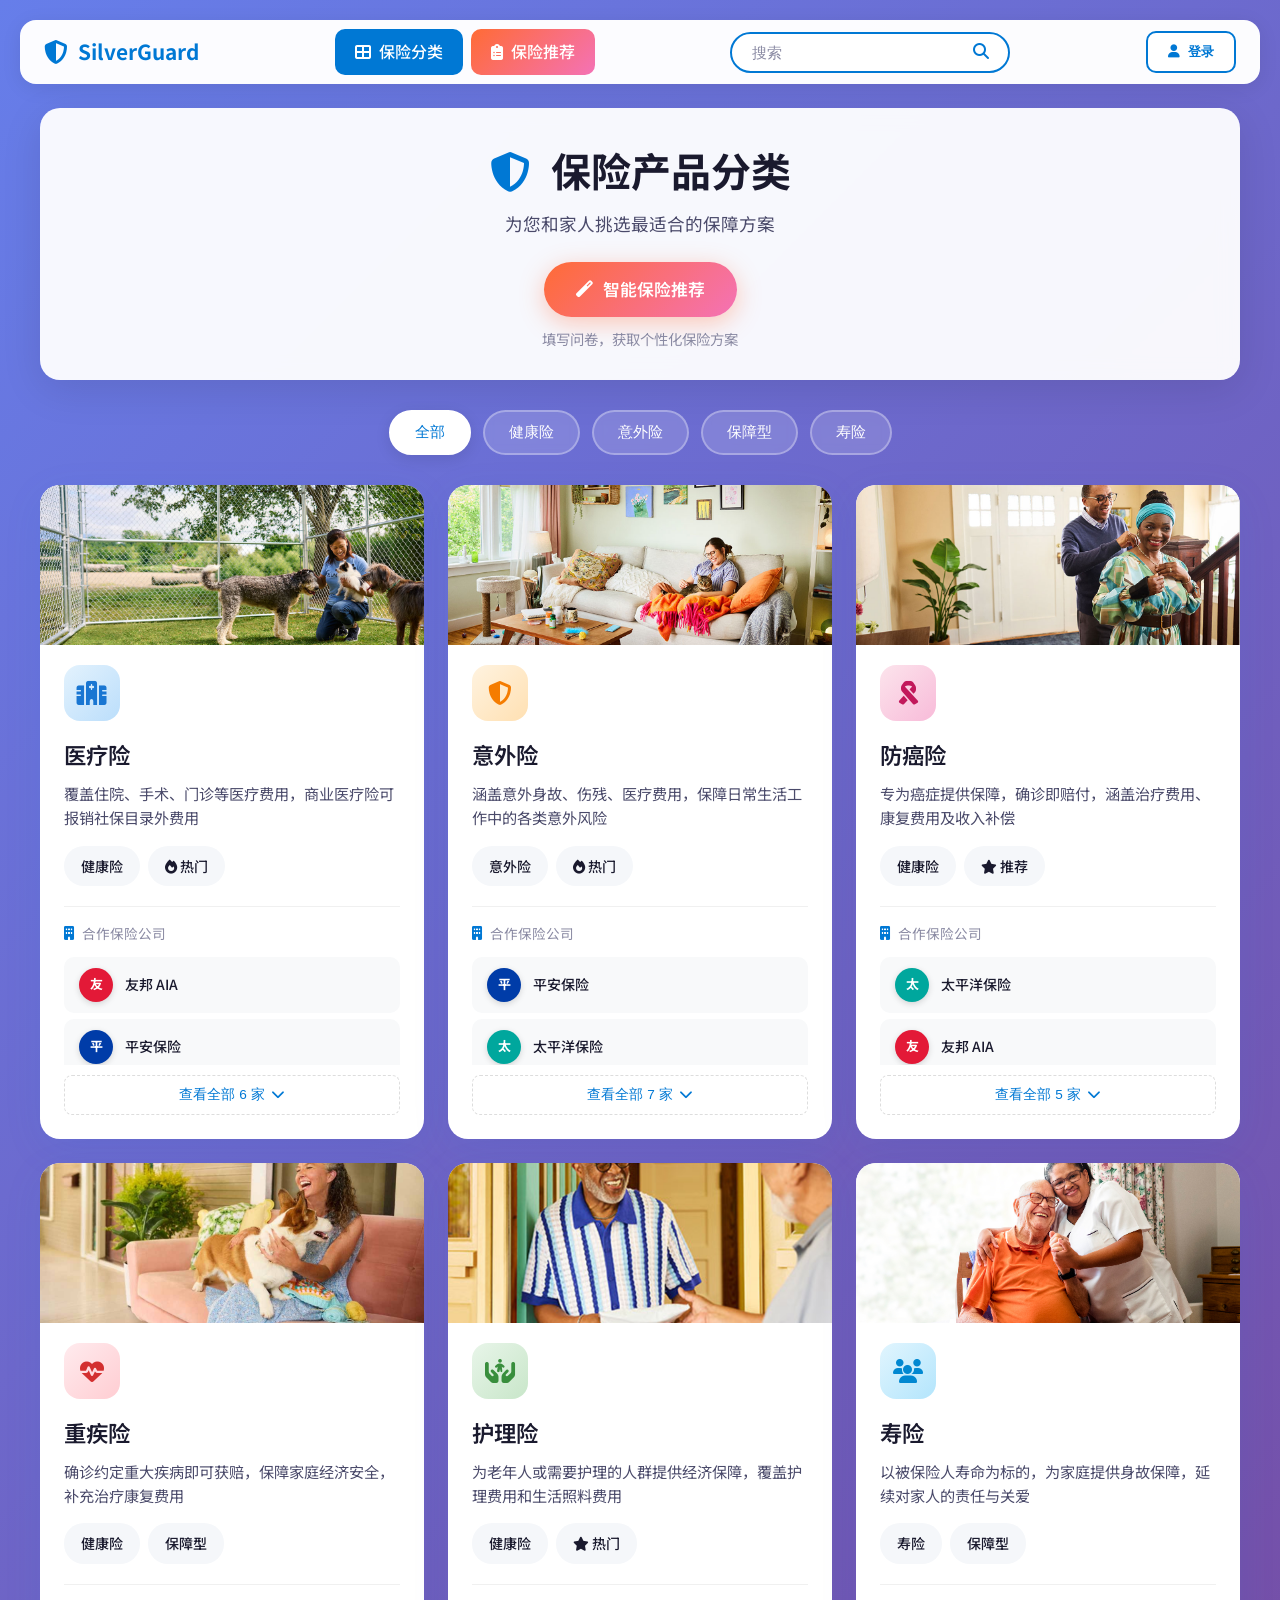
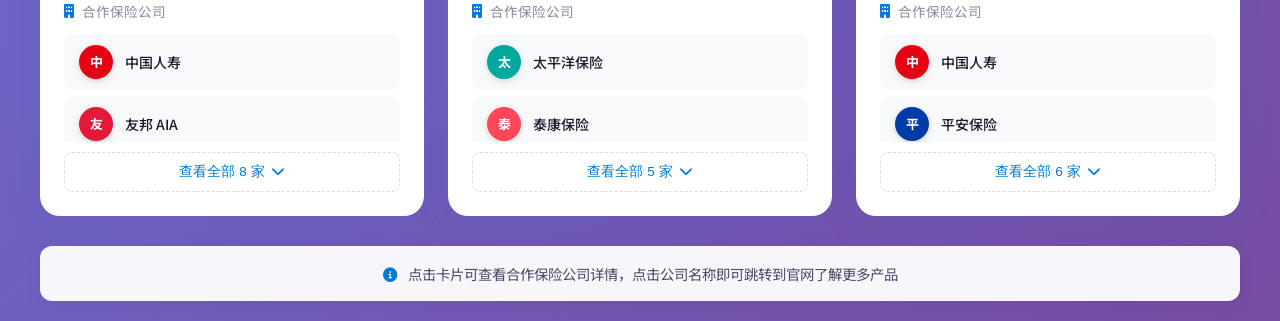
==== commit 71fd34c0: "优化保险分类页面：添加图片、恢复登录和搜索功能、折叠展开保险公司列表" ====
--- a/index.html
+++ b/index.html
@@ -3,120 +3,39 @@
 <head>
     <meta charset="UTF-8">
     <meta name="viewport" content="width=device-width, initial-scale=1.0">
-    <title>SilverGuard - 长者保险推荐系统</title>
-
+    <title>SilverGuard - 保险产品分类</title>
+    <link rel="stylesheet" href="https://cdnjs.cloudflare.com/ajax/libs/font-awesome/6.4.0/css/all.min.css">
+    <link href="https://fonts.googleapis.com/css2?family=Noto+Sans+SC:wght@400;500;600;700&display=swap" rel="stylesheet">
     <link rel="stylesheet" href="css/style.css">
-    <!-- 引入FontAwesome图标用于搜索、登录等图标 -->
-    <link rel="stylesheet" href="https://cdnjs.cloudflare.com/ajax/libs/font-awesome/6.0.0/css/all.min.css">
 </head>
 <body>
-    <!-- 顶部导航 -->
-    <header class="main-header">
-        <div class="container header-container">
-            <div class="logo">
-                <h1>SilverGuard</h1>
-
-            </div>
-            
-            <div class="header-actions">
-                <!-- 搜索栏 (对应图片4) -->
-                <div class="search-bar" onclick="openSearchModal()" style="cursor: pointer;">
-                    <input type="text" placeholder="搜索" readonly>
-                    <button type="button"><i class="fas fa-search"></i></button>
-                </div>
-                
-                <!-- 登录按钮 (对应图片5) -->
-                <div class="login-button" id="loginBtn" onclick="openAuthModal()">
-                    <i class="far fa-user-circle"></i>
-                    <span id="loginText">登录</span>
-                    <i class="fas fa-chevron-down"></i>
-                </div>
-                
-                <!-- 用户已登录状态 -->
-                <div class="user-menu" id="userMenu" style="display: none;">
-                    <div class="user-avatar" id="userAvatar">
-                        <i class="fas fa-user"></i>
-                    </div>
-                    <span class="user-name" id="userName">用户名</span>
-                    <i class="fas fa-chevron-down"></i>
-                    <div class="user-dropdown">
-                        <a href="#" onclick="showUserProfile()"><i class="fas fa-user-circle"></i> 个人中心</a>
-                        <a href="#" onclick="logout()"><i class="fas fa-sign-out-alt"></i> 退出登录</a>
-                    </div>
-                </div>
+    <!-- 顶部导航栏 -->
+    <nav class="top-nav">
+        <div class="nav-container">
+            <div class="nav-brand">
+                <i class="fas fa-shield-alt"></i>
+                <span>SilverGuard</span>
+            </div>
+            <div class="nav-links">
+                <a href="index.html" class="nav-link active">
+                    <i class="fas fa-th-large"></i> <span>保险分类</span>
+                </a>
+                <a href="questionnaire.html" class="nav-link nav-link-highlight">
+                    <i class="fas fa-clipboard-list"></i> <span>保险推荐</span>
+                </a>
+            </div>
+            <!-- 搜索栏 -->
+            <div class="search-bar" onclick="openSearchModal()" style="cursor: pointer;">
+                <input type="text" placeholder="搜索" readonly>
+                <button type="button"><i class="fas fa-search"></i></button>
+            </div>
+            <div class="nav-actions">
+                <button class="btn-login" onclick="openLoginModal()">
+                    <i class="fas fa-user"></i> <span>登录</span>
+                </button>
             </div>
         </div>
-    </header>
-
-    <!-- 主体内容区 -->
-    <main>
-        <div class="container">
-            <!-- 问卷与会员入口版块 -->
-            <section class="banner-section">
-                <!-- 问卷入口 (对应图片1) -->
-                <div class="card questionnaire-card">
-                    <div class="card-icon">
-                        <i class="far fa-compass"></i>
-                    </div>
-                    <div class="card-content">
-                        <h2>需要帮助找到合适的计划吗？</h2>
-                        <p>通过回答几个问题，找到符合您需求的 SilverGuard 长者保险保障方案。</p>
-
-                        <a href="questionnaire.html" class="btn btn-outline-primary">获得推荐</a>
-                    </div>
-                </div>
-
-                <!-- 会员入口 (对应图片2) -->
-                <div class="card member-card">
-                    <h2>已经是会员了吗？</h2>
-                    <p>登录会员网站或注册账户</p>
-                    <a href="#" class="btn btn-link">会员登录 <i class="fas fa-external-link-alt"></i></a>
-                </div>
-            </section>
-
-            <!-- 保险产品列表区域 -->
-            <section class="products-section">
-                <div class="section-header">
-                    <h2><i class="fas fa-shield-alt"></i> 精选保险产品</h2>
-                    <p>为您推荐真实在售的优质保险产品，点击即可查看详情</p>
-                </div>
-                
-                <!-- 险种分类标签切换 -->
-                <div class="category-tabs">
-                    <button class="category-tab active" data-category="all" onclick="switchCategory('all')">
-                        <i class="fas fa-th-large"></i> 全部
-                    </button>
-                    <button class="category-tab" data-category="百万医疗险" onclick="switchCategory('百万医疗险')">
-                        <i class="fas fa-file-medical"></i> 百万医疗险
-                    </button>
-                    <button class="category-tab" data-category="意外险" onclick="switchCategory('意外险')">
-                        <i class="fas fa-exclamation-circle"></i> 意外险
-                    </button>
-                    <button class="category-tab" data-category="护理险" onclick="switchCategory('护理险')">
-                        <i class="fas fa-hands-helping"></i> 护理险
-                    </button>
-                    <button class="category-tab" data-category="重疾险" onclick="switchCategory('重疾险')">
-                        <i class="fas fa-heartbeat"></i> 重疾险
-                    </button>
-                    <button class="category-tab" data-category="防癌险" onclick="switchCategory('防癌险')">
-                        <i class="fas fa-ribbon"></i> 防癌险
-                    </button>
-                </div>
-                
-                <!-- 产品列表容器 -->
-                <div class="products-grid" id="products-grid">
-                    <!-- 产品卡片将通过 JavaScript 动态渲染 -->
-                </div>
-                
-                <!-- 加载更多按钮 -->
-                <div class="load-more-container" id="load-more-container">
-                    <button class="load-more-btn" id="load-more-btn" onclick="loadMoreProducts()">
-                        <i class="fas fa-plus-circle"></i> 加载更多产品
-                    </button>
-                </div>
-            </section>
-        </div>
-    </main>
+    </nav>
 
     <!-- 搜索弹窗 -->
     <div id="search-modal" class="search-modal-overlay">
@@ -169,18 +88,452 @@
         </div>
     </div>
 
-    <!-- 模态框模块 (Modal) 隐藏初始状态 -->
-    <div id="modal-container" class="modal-overlay">
-        <div class="modal-box">
-            <span class="close-btn" onclick="closeModal()">&times;</span>
-            <h2 id="modal-title">详细保险内容</h2>
-            <div id="modal-desc" class="modal-desc">
-                这里是详细的内联保险内容说明。
+    <!-- 登录弹窗 -->
+    <div class="modal-overlay" id="loginModal">
+        <div class="modal-content">
+            <div class="modal-header">
+                <h3><i class="fas fa-user-circle"></i> 用户登录</h3>
+                <button class="modal-close" onclick="closeLoginModal()">&times;</button>
+            </div>
+            <div class="modal-body">
+                <div class="login-tabs">
+                    <button class="login-tab active" onclick="switchLoginTab('password')">密码登录</button>
+                    <button class="login-tab" onclick="switchLoginTab('code')">验证码登录</button>
+                </div>
+                <form id="loginForm" onsubmit="handleLogin(event)">
+                    <div class="form-group">
+                        <label><i class="fas fa-phone"></i> 手机号</label>
+                        <input type="tel" id="phone" placeholder="请输入手机号" required maxlength="11">
+                    </div>
+                    <div class="form-group" id="passwordGroup">
+                        <label><i class="fas fa-lock"></i> 密码</label>
+                        <div class="password-input">
+                            <input type="password" id="password" placeholder="请输入密码" required>
+                            <button type="button" class="toggle-password" onclick="togglePassword()">
+                                <i class="fas fa-eye"></i>
+                            </button>
+                        </div>
+                    </div>
+                    <div class="form-group" id="codeGroup" style="display: none;">
+                        <label><i class="fas fa-key"></i> 验证码</label>
+                        <div class="code-input">
+                            <input type="text" id="verifyCode" placeholder="请输入验证码" maxlength="6">
+                            <button type="button" class="btn-code" onclick="sendCode()">获取验证码</button>
+                        </div>
+                    </div>
+                    <div class="form-options">
+                        <label class="remember-me">
+                            <input type="checkbox" checked> 记住我
+                        </label>
+                        <a href="#" class="forgot-link">忘记密码？</a>
+                    </div>
+                    <button type="submit" class="btn-submit">
+                        <i class="fas fa-sign-in-alt"></i> 登录
+                    </button>
+                    <p class="register-hint">
+                        还没有账号？<a href="#" onclick="showRegister()">立即注册</a>
+                    </p>
+                </form>
             </div>
         </div>
     </div>
 
-    <!-- 搜索功能 JS -->
+    <div class="container">
+        <!-- 顶部标题区 -->
+        <div class="header">
+            <div class="header-content">
+                <h1><i class="fas fa-shield-alt"></i> 保险产品分类</h1>
+                <p>为您和家人挑选最适合的保障方案</p>
+            </div>
+            <!-- 快速入口按钮 -->
+            <div class="quick-actions">
+                <a href="questionnaire.html" class="quick-btn primary">
+                    <i class="fas fa-magic"></i> 智能保险推荐
+                </a>
+                <span class="quick-hint">填写问卷，获取个性化保险方案</span>
+            </div>
+        </div>
+
+        <!-- 筛选标签 -->
+        <div class="filter-section">
+            <button class="filter-btn active" data-filter="all">全部</button>
+            <button class="filter-btn" data-filter="health">健康险</button>
+            <button class="filter-btn" data-filter="accident">意外险</button>
+            <button class="filter-btn" data-filter="protection">保障型</button>
+            <button class="filter-btn" data-filter="life">寿险</button>
+        </div>
+
+        <!-- 保险分类网格 -->
+        <div class="category-grid">
+            
+            <!-- 医疗险卡片 -->
+            <div class="category-card medical-card" onclick="expandCategory('medical')">
+                <div class="category-image">
+                    <img src="picture/P1.png" alt="医疗险">
+                    <div class="image-overlay">
+                        <span>了解详情</span>
+                    </div>
+                </div>
+                <div class="category-icon">
+                    <i class="fas fa-hospital"></i>
+                </div>
+                <h3>医疗险</h3>
+                <p>覆盖住院、手术、门诊等医疗费用，商业医疗险可报销社保目录外费用</p>
+                <div class="category-tags">
+                    <span class="tag health-tag">健康险</span>
+                    <span class="tag hot-tag"><i class="fas fa-fire"></i> 热门</span>
+                </div>
+                <div class="category-companies">
+                    <span class="companies-label">
+                        <i class="fas fa-building"></i> 合作保险公司
+                    </span>
+                    <div class="company-list" id="medical-list">
+                        <a href="https://www.aia.com.hk/zh-hk" target="_blank" class="company-item" onclick="event.stopPropagation()">
+                            <span class="company-logo-small" style="--logo-color: #E31937;">友</span>
+                            <span class="company-name">友邦 AIA</span>
+                            <i class="fas fa-external-link-alt"></i>
+                        </a>
+                        <a href="https://www.pingan.com" target="_blank" class="company-item" onclick="event.stopPropagation()">
+                            <span class="company-logo-small" style="--logo-color: #003CA8;">平</span>
+                            <span class="company-name">平安保险</span>
+                            <i class="fas fa-external-link-alt"></i>
+                        </a>
+                        <a href="https://www.cicic.com.cn" target="_blank" class="company-item" onclick="event.stopPropagation()">
+                            <span class="company-logo-small" style="--logo-color: #E60012;">中</span>
+                            <span class="company-name">中国人寿</span>
+                            <i class="fas fa-external-link-alt"></i>
+                        </a>
+                        <a href="https://www.picchealth.com" target="_blank" class="company-item" onclick="event.stopPropagation()">
+                            <span class="company-logo-small" style="--logo-color: #00A79D;">太</span>
+                            <span class="company-name">太平洋保险</span>
+                            <i class="fas fa-external-link-alt"></i>
+                        </a>
+                        <a href="https://www.newchinalife.com" target="_blank" class="company-item" onclick="event.stopPropagation()">
+                            <span class="company-logo-small" style="--logo-color: #FF6600;">新</span>
+                            <span class="company-name">新华保险</span>
+                            <i class="fas fa-external-link-alt"></i>
+                        </a>
+                        <a href="https://www.tal.com" target="_blank" class="company-item" onclick="event.stopPropagation()">
+                            <span class="company-logo-small" style="--logo-color: #FF4757;">泰</span>
+                            <span class="company-name">泰康保险</span>
+                            <i class="fas fa-external-link-alt"></i>
+                        </a>
+                    </div>
+                    <button class="expand-btn" onclick="toggleCompanies(this, 'medical-list', event)">
+                        查看全部 6 家 <i class="fas fa-chevron-down"></i>
+                    </button>
+                </div>
+            </div>
+
+            <!-- 意外险卡片 -->
+            <div class="category-card accident-card" onclick="expandCategory('accident')">
+                <div class="category-image">
+                    <img src="picture/P2.png" alt="意外险">
+                    <div class="image-overlay">
+                        <span>了解详情</span>
+                    </div>
+                </div>
+                <div class="category-icon">
+                    <i class="fas fa-shield-alt"></i>
+                </div>
+                <h3>意外险</h3>
+                <p>涵盖意外身故、伤残、医疗费用，保障日常生活工作中的各类意外风险</p>
+                <div class="category-tags">
+                    <span class="tag accident-tag">意外险</span>
+                    <span class="tag hot-tag"><i class="fas fa-fire"></i> 热门</span>
+                </div>
+                <div class="category-companies">
+                    <span class="companies-label">
+                        <i class="fas fa-building"></i> 合作保险公司
+                    </span>
+                    <div class="company-list" id="accident-list">
+                        <a href="https://www.pingan.com" target="_blank" class="company-item" onclick="event.stopPropagation()">
+                            <span class="company-logo-small" style="--logo-color: #003CA8;">平</span>
+                            <span class="company-name">平安保险</span>
+                            <i class="fas fa-external-link-alt"></i>
+                        </a>
+                        <a href="https://www.picchealth.com" target="_blank" class="company-item" onclick="event.stopPropagation()">
+                            <span class="company-logo-small" style="--logo-color: #00A79D;">太</span>
+                            <span class="company-name">太平洋保险</span>
+                            <i class="fas fa-external-link-alt"></i>
+                        </a>
+                        <a href="https://www.allianz.com.cn" target="_blank" class="company-item" onclick="event.stopPropagation()">
+                            <span class="company-logo-small" style="--logo-color: #FF6600;">安</span>
+                            <span class="company-name">安联保险</span>
+                            <i class="fas fa-external-link-alt"></i>
+                        </a>
+                        <a href="https://www.axa.com.cn" target="_blank" class="company-item" onclick="event.stopPropagation()">
+                            <span class="company-logo-small" style="--logo-color: #003F87;">AX</span>
+                            <span class="company-name">AXA 法国安盛</span>
+                            <i class="fas fa-external-link-alt"></i>
+                        </a>
+                        <a href="https://www.generali.com.cn" target="_blank" class="company-item" onclick="event.stopPropagation()">
+                            <span class="company-logo-small" style="--logo-color: #00AEEF;">忠</span>
+                            <span class="company-name">忠利保险</span>
+                            <i class="fas fa-external-link-alt"></i>
+                        </a>
+                        <a href="https://www.aig.com.cn" target="_blank" class="company-item" onclick="event.stopPropagation()">
+                            <span class="company-logo-small" style="--logo-color: #2E7D32;">A</span>
+                            <span class="company-name">AIG 美亚保险</span>
+                            <i class="fas fa-external-link-alt"></i>
+                        </a>
+                        <a href="https://www.sunshine.com.cn" target="_blank" class="company-item" onclick="event.stopPropagation()">
+                            <span class="company-logo-small" style="--logo-color: #FFB800;">阳</span>
+                            <span class="company-name">阳光保险</span>
+                            <i class="fas fa-external-link-alt"></i>
+                        </a>
+                    </div>
+                    <button class="expand-btn" onclick="toggleCompanies(this, 'accident-list', event)">
+                        查看全部 7 家 <i class="fas fa-chevron-down"></i>
+                    </button>
+                </div>
+            </div>
+
+            <!-- 防癌险卡片 -->
+            <div class="category-card cancer-card" onclick="expandCategory('cancer')">
+                <div class="category-image">
+                    <img src="picture/P3.png" alt="防癌险">
+                    <div class="image-overlay">
+                        <span>了解详情</span>
+                    </div>
+                </div>
+                <div class="category-icon">
+                    <i class="fas fa-ribbon"></i>
+                </div>
+                <h3>防癌险</h3>
+                <p>专为癌症提供保障，确诊即赔付，涵盖治疗费用、康复费用及收入补偿</p>
+                <div class="category-tags">
+                    <span class="tag health-tag">健康险</span>
+                    <span class="tag new-tag"><i class="fas fa-star"></i> 推荐</span>
+                </div>
+                <div class="category-companies">
+                    <span class="companies-label">
+                        <i class="fas fa-building"></i> 合作保险公司
+                    </span>
+                    <div class="company-list" id="cancer-list">
+                        <a href="https://www.picchealth.com" target="_blank" class="company-item" onclick="event.stopPropagation()">
+                            <span class="company-logo-small" style="--logo-color: #00A79D;">太</span>
+                            <span class="company-name">太平洋保险</span>
+                            <i class="fas fa-external-link-alt"></i>
+                        </a>
+                        <a href="https://www.aia.com.hk/zh-hk" target="_blank" class="company-item" onclick="event.stopPropagation()">
+                            <span class="company-logo-small" style="--logo-color: #E31937;">友</span>
+                            <span class="company-name">友邦 AIA</span>
+                            <i class="fas fa-external-link-alt"></i>
+                        </a>
+                        <a href="https://www.bupa.com.cn" target="_blank" class="company-item" onclick="event.stopPropagation()">
+                            <span class="company-logo-small" style="--logo-color: #007AC1;">保</span>
+                            <span class="company-name">保柏 Bupa</span>
+                            <i class="fas fa-external-link-alt"></i>
+                        </a>
+                        <a href="https://www.msh.com.cn" target="_blank" class="company-item" onclick="event.stopPropagation()">
+                            <span class="company-logo-small" style="--logo-color: #E91E63;">M</span>
+                            <span class="company-name">MSH 万欣和</span>
+                            <i class="fas fa-external-link-alt"></i>
+                        </a>
+                        <a href="https://www.figmahealth.com" target="_blank" class="company-item" onclick="event.stopPropagation()">
+                            <span class="company-logo-small" style="--logo-color: #9C27B0;">安</span>
+                            <span class="company-name">复星联合健康</span>
+                            <i class="fas fa-external-link-alt"></i>
+                        </a>
+                    </div>
+                    <button class="expand-btn" onclick="toggleCompanies(this, 'cancer-list', event)">
+                        查看全部 5 家 <i class="fas fa-chevron-down"></i>
+                    </button>
+                </div>
+            </div>
+
+            <!-- 重疾险卡片 -->
+            <div class="category-card critical-card" onclick="expandCategory('critical')">
+                <div class="category-image">
+                    <img src="picture/P4.png" alt="重疾险">
+                    <div class="image-overlay">
+                        <span>了解详情</span>
+                    </div>
+                </div>
+                <div class="category-icon">
+                    <i class="fas fa-heartbeat"></i>
+                </div>
+                <h3>重疾险</h3>
+                <p>确诊约定重大疾病即可获赔，保障家庭经济安全，补充治疗康复费用</p>
+                <div class="category-tags">
+                    <span class="tag health-tag">健康险</span>
+                    <span class="tag protection-tag">保障型</span>
+                </div>
+                <div class="category-companies">
+                    <span class="companies-label">
+                        <i class="fas fa-building"></i> 合作保险公司
+                    </span>
+                    <div class="company-list" id="critical-list">
+                        <a href="https://www.cicic.com.cn" target="_blank" class="company-item" onclick="event.stopPropagation()">
+                            <span class="company-logo-small" style="--logo-color: #E60012;">中</span>
+                            <span class="company-name">中国人寿</span>
+                            <i class="fas fa-external-link-alt"></i>
+                        </a>
+                        <a href="https://www.aia.com.hk/zh-hk" target="_blank" class="company-item" onclick="event.stopPropagation()">
+                            <span class="company-logo-small" style="--logo-color: #E31937;">友</span>
+                            <span class="company-name">友邦 AIA</span>
+                            <i class="fas fa-external-link-alt"></i>
+                        </a>
+                        <a href="https://www.pingan.com" target="_blank" class="company-item" onclick="event.stopPropagation()">
+                            <span class="company-logo-small" style="--logo-color: #003CA8;">平</span>
+                            <span class="company-name">平安保险</span>
+                            <i class="fas fa-external-link-alt"></i>
+                        </a>
+                        <a href="https://www.newchinalife.com" target="_blank" class="company-item" onclick="event.stopPropagation()">
+                            <span class="company-logo-small" style="--logo-color: #FF6600;">新</span>
+                            <span class="company-name">新华保险</span>
+                            <i class="fas fa-external-link-alt"></i>
+                        </a>
+                        <a href="https://www.tal.com" target="_blank" class="company-item" onclick="event.stopPropagation()">
+                            <span class="company-logo-small" style="--logo-color: #FF4757;">泰</span>
+                            <span class="company-name">泰康保险</span>
+                            <i class="fas fa-external-link-alt"></i>
+                        </a>
+                        <a href="https://www.huatai.com" target="_blank" class="company-item" onclick="event.stopPropagation()">
+                            <span class="company-logo-small" style="--logo-color: #1E88E5;">华</span>
+                            <span class="company-name">华泰保险</span>
+                            <i class="fas fa-external-link-alt"></i>
+                        </a>
+                        <a href="https://www.life.cn" target="_blank" class="company-item" onclick="event.stopPropagation()">
+                            <span class="company-logo-small" style="--logo-color: #00ACC1;">中</span>
+                            <span class="company-name">中意人寿</span>
+                            <i class="fas fa-external-link-alt"></i>
+                        </a>
+                        <a href="https://www.nci.com.cn" target="_blank" class="company-item" onclick="event.stopPropagation()">
+                            <span class="company-logo-small" style="--logo-color: #7CB342;">农</span>
+                            <span class="company-name">农银人寿</span>
+                            <i class="fas fa-external-link-alt"></i>
+                        </a>
+                    </div>
+                    <button class="expand-btn" onclick="toggleCompanies(this, 'critical-list', event)">
+                        查看全部 8 家 <i class="fas fa-chevron-down"></i>
+                    </button>
+                </div>
+            </div>
+
+            <!-- 护理险卡片 -->
+            <div class="category-card nursing-card" onclick="expandCategory('nursing')">
+                <div class="category-image">
+                    <img src="picture/P5.png" alt="护理险">
+                    <div class="image-overlay">
+                        <span>了解详情</span>
+                    </div>
+                </div>
+                <div class="category-icon">
+                    <i class="fas fa-hands-holding-child"></i>
+                </div>
+                <h3>护理险</h3>
+                <p>为老年人或需要护理的人群提供经济保障，覆盖护理费用和生活照料费用</p>
+                <div class="category-tags">
+                    <span class="tag health-tag">健康险</span>
+                    <span class="tag new-tag"><i class="fas fa-star"></i> 热门</span>
+                </div>
+                <div class="category-companies">
+                    <span class="companies-label">
+                        <i class="fas fa-building"></i> 合作保险公司
+                    </span>
+                    <div class="company-list" id="nursing-list">
+                        <a href="https://www.picchealth.com" target="_blank" class="company-item" onclick="event.stopPropagation()">
+                            <span class="company-logo-small" style="--logo-color: #00A79D;">太</span>
+                            <span class="company-name">太平洋保险</span>
+                            <i class="fas fa-external-link-alt"></i>
+                        </a>
+                        <a href="https://www.tal.com" target="_blank" class="company-item" onclick="event.stopPropagation()">
+                            <span class="company-logo-small" style="--logo-color: #FF4757;">泰</span>
+                            <span class="company-name">泰康保险</span>
+                            <i class="fas fa-external-link-alt"></i>
+                        </a>
+                        <a href="https://www.pingan.com" target="_blank" class="company-item" onclick="event.stopPropagation()">
+                            <span class="company-logo-small" style="--logo-color: #003CA8;">平</span>
+                            <span class="company-name">平安保险</span>
+                            <i class="fas fa-external-link-alt"></i>
+                        </a>
+                        <a href="https://www.cicic.com.cn" target="_blank" class="company-item" onclick="event.stopPropagation()">
+                            <span class="company-logo-small" style="--logo-color: #E60012;">中</span>
+                            <span class="company-name">中国人寿</span>
+                            <i class="fas fa-external-link-alt"></i>
+                        </a>
+                        <a href="https://www.renbao.com" target="_blank" class="company-item" onclick="event.stopPropagation()">
+                            <span class="company-logo-small" style="--logo-color: #4CAF50;">人</span>
+                            <span class="company-name">人保健康</span>
+                            <i class="fas fa-external-link-alt"></i>
+                        </a>
+                    </div>
+                    <button class="expand-btn" onclick="toggleCompanies(this, 'nursing-list', event)">
+                        查看全部 5 家 <i class="fas fa-chevron-down"></i>
+                    </button>
+                </div>
+            </div>
+
+            <!-- 寿险卡片 -->
+            <div class="category-card life-card" onclick="expandCategory('life')">
+                <div class="category-image">
+                    <img src="picture/P6.png" alt="寿险">
+                    <div class="image-overlay">
+                        <span>了解详情</span>
+                    </div>
+                </div>
+                <div class="category-icon">
+                    <i class="fas fa-users"></i>
+                </div>
+                <h3>寿险</h3>
+                <p>以被保险人寿命为标的，为家庭提供身故保障，延续对家人的责任与关爱</p>
+                <div class="category-tags">
+                    <span class="tag life-tag">寿险</span>
+                    <span class="tag protection-tag">保障型</span>
+                </div>
+                <div class="category-companies">
+                    <span class="companies-label">
+                        <i class="fas fa-building"></i> 合作保险公司
+                    </span>
+                    <div class="company-list" id="life-list">
+                        <a href="https://www.cicic.com.cn" target="_blank" class="company-item" onclick="event.stopPropagation()">
+                            <span class="company-logo-small" style="--logo-color: #E60012;">中</span>
+                            <span class="company-name">中国人寿</span>
+                            <i class="fas fa-external-link-alt"></i>
+                        </a>
+                        <a href="https://www.pingan.com" target="_blank" class="company-item" onclick="event.stopPropagation()">
+                            <span class="company-logo-small" style="--logo-color: #003CA8;">平</span>
+                            <span class="company-name">平安保险</span>
+                            <i class="fas fa-external-link-alt"></i>
+                        </a>
+                        <a href="https://www.newchinalife.com" target="_blank" class="company-item" onclick="event.stopPropagation()">
+                            <span class="company-logo-small" style="--logo-color: #FF6600;">新</span>
+                            <span class="company-name">新华保险</span>
+                            <i class="fas fa-external-link-alt"></i>
+                        </a>
+                        <a href="https://www.aia.com.hk/zh-hk" target="_blank" class="company-item" onclick="event.stopPropagation()">
+                            <span class="company-logo-small" style="--logo-color: #E31937;">友</span>
+                            <span class="company-name">友邦 AIA</span>
+                            <i class="fas fa-external-link-alt"></i>
+                        </a>
+                        <a href="https://www.fuwu.com" target="_blank" class="company-item" onclick="event.stopPropagation()">
+                            <span class="company-logo-small" style="--logo-color: #795548;">富</span>
+                            <span class="company-name">富德生命</span>
+                            <i class="fas fa-external-link-alt"></i>
+                        </a>
+                        <a href="https://www.tal.com" target="_blank" class="company-item" onclick="event.stopPropagation()">
+                            <span class="company-logo-small" style="--logo-color: #FF4757;">泰</span>
+                            <span class="company-name">泰康保险</span>
+                            <i class="fas fa-external-link-alt"></i>
+                        </a>
+                    </div>
+                    <button class="expand-btn" onclick="toggleCompanies(this, 'life-list', event)">
+                        查看全部 6 家 <i class="fas fa-chevron-down"></i>
+                    </button>
+                </div>
+            </div>
+
+        </div>
+
+        <!-- 底部提示 -->
+        <div class="footer-tip">
+            <i class="fas fa-info-circle"></i>
+            <span>点击卡片可查看合作保险公司详情，点击公司名称即可跳转到官网了解更多产品</span>
+        </div>
+    </div>
+
     <script>
         // =============================================
         // 完整保险产品数据库（内地 + 香港）
@@ -205,40 +558,24 @@
                 description: "适合希望优先补强基础医疗报销、且整体健康风险较低的长者用户参考。"
             },
             {
-                name: "AIA 灵活医疗保障计划",
-                company: "友邦 AIA Hong Kong",
-                category: "医疗险",
-                region: "香港",
-                tags: ["VHIS", "灵活计划", "医疗补充"],
-                description: "适合希望把住院及手术费用报销作为医疗主轴，并补强基础保障层的长者参考。"
-            },
-            {
                 name: "PRUHealth VHIS EasyChoice",
                 company: "保诚 Prudential Hong Kong",
                 category: "医疗险",
                 region: "香港",
-                tags: ["VHIS", "EasyChoice", "医疗补充"],
+                tags: ["VHIS", "灵活计划", "健康保障"],
                 description: "适合希望在已有基础保障之上增加住院医疗补充、且风险水平偏低到中低的长者参考。"
-            },
-            {
-                name: "Prudential 住院医疗补充计划",
-                company: "保诚 Prudential Hong Kong",
-                category: "医疗险",
-                region: "香港",
-                tags: ["住院医疗", "医疗补充"],
-                description: "适合希望在已有基础保障上继续补充住院报销缺口，并形成中层医疗结构的长者参考。"
             },
             {
                 name: "AXA 安盛医疗保障计划",
                 company: "安盛 AXA Hong Kong",
                 category: "医疗险",
                 region: "香港",
-                tags: ["医疗保障", "住院报销", "手术保障"],
+                tags: ["医疗保障", "住院报销", "手术费用"],
                 description: "适合希望以较成熟品牌补充住院及手术报销保障的长者作基础医疗参考。"
             },
             {
                 name: "FWD 自愿医保灵活计划",
-                company: "FWD 富卫香港",
+                company: "富卫 FWD Hong Kong",
                 category: "医疗险",
                 region: "香港",
                 tags: ["VHIS", "灵活计划", "住院保障"],
@@ -249,7 +586,7 @@
                 company: "蓝十字 Blue Cross Hong Kong",
                 category: "医疗险",
                 region: "香港",
-                tags: ["住院医疗", "手术报销"],
+                tags: ["住院医疗", "高龄友好", "手术报销"],
                 description: "适合希望强化住院及手术费用报销、同时重视高龄阶段可持续性的用户参考。"
             },
             {
@@ -260,381 +597,35 @@
                 tags: ["VHIS", "标准计划", "基础医疗"],
                 description: "适合整体健康风险较低、希望先建立基础医疗报销框架的长者用户作入门参考。"
             },
-            {
-                name: "Cigna 自愿医保灵活计划",
-                company: "信诺 Cigna Hong Kong",
-                category: "医疗险",
-                region: "香港",
-                tags: ["VHIS", "灵活计划", "国际医疗"],
-                description: "适合希望比较不同国际化医疗服务资源、并补充住院医疗保障的用户参考。"
-            },
-            {
-                name: "Bowtie 自愿医保灵活计划",
-                company: "Bowtie 香港",
-                category: "医疗险",
-                region: "香港",
-                tags: ["VHIS", "灵活计划", "线上投保"],
-                description: "适合健康风险较低、希望先做基础医疗保障比价的用户作为线上化方案参考。"
-            },
-            {
-                name: "Allianz 安联住院医疗计划",
-                company: "安联 Allianz Hong Kong",
-                category: "医疗险",
-                region: "香港",
-                tags: ["住院医疗", "手术报销"],
-                description: "适合希望补充住院及手术类保障、且当前风险水平处于中低到中等区间的长者参考。"
-            },
-            {
-                name: "HSBC Life 住院医疗保障计划",
-                company: "汇丰保险 HSBC Life Hong Kong",
-                category: "医疗险",
-                region: "香港",
-                tags: ["住院医疗", "银行保险", "品牌保障"],
-                description: "适合希望补充基础住院与手术报销保障、并优先选择大型金融品牌的长者参考。"
-            },
-            {
-                name: "BOC Life 自愿医保标准计划",
-                company: "中银人寿 BOC Life",
-                category: "医疗险",
-                region: "香港",
-                tags: ["VHIS", "标准计划", "中资品牌"],
-                description: "适合健康风险较低、希望先建立一层基础医疗报销框架的长者用户参考。"
-            },
-            {
-                name: "BOC Life 自愿医保灵活计划",
-                company: "中银人寿 BOC Life",
-                category: "医疗险",
-                region: "香港",
-                tags: ["VHIS", "灵活计划", "中资品牌"],
-                description: "适合希望在标准医疗保障之外，进一步比较更灵活住院报销方案的长者参考。"
-            },
-            {
-                name: "CTF Life 自愿医保灵活计划",
-                company: "周大福人寿 CTF Life",
-                category: "医疗险",
-                region: "香港",
-                tags: ["VHIS", "灵活计划", "周大福"],
-                description: "适合希望在基础住院医疗报销之外，进一步比较灵活型医疗方案的用户参考。"
-            },
-            {
-                name: "CTF Life 标准住院医疗保障计划",
-                company: "周大福人寿 CTF Life",
-                category: "医疗险",
-                region: "香港",
-                tags: ["住院医疗", "标准计划"],
-                description: "适合风险较低、希望先建立一层标准化住院医疗补充保障的长者用户参考。"
-            },
-            {
-                name: "Avo 自愿医保计划",
-                company: "Avo 保險",
-                category: "医疗险",
-                region: "香港",
-                tags: ["VHIS", "线上投保", "数码化"],
-                description: "适合风险较低且希望通过线上化渠道比较基础医疗保障的用户作补充参考。"
-            },
-            {
-                name: "YF Life 住院医疗保障计划",
-                company: "万通保险 YF Life",
-                category: "医疗险",
-                region: "香港",
-                tags: ["住院医疗", "第二梯队"],
-                description: "适合希望在已有基础保障上补充住院医疗风险、并比较不同承保风格的长者参考。"
-            },
-            {
-                name: "Generali 忠意住院医疗保障",
-                company: "忠意 Generali Hong Kong",
-                category: "医疗险",
-                region: "香港",
-                tags: ["住院医疗", "欧洲品牌"],
-                description: "适合希望把住院及手术报销作为核心缺口来比较不同品牌医疗方案的用户参考。"
-            },
-            {
-                name: "Chubb 医疗保障计划",
-                company: "安达人寿 Chubb Hong Kong",
-                category: "医疗险",
-                region: "香港",
-                tags: ["医疗保障", "中层保障"],
-                description: "适合希望补充住院报销、并将医疗险作为中层保障配置的长者用户参考。"
-            },
-            {
-                name: "Taikang Life 泰康香港住院医疗计划",
-                company: "泰康人寿香港 Taikang Life Hong Kong",
-                category: "医疗险",
-                region: "香港",
-                tags: ["住院医疗", "内地背景"],
-                description: "适合希望将住院医疗报销与高龄阶段可持续性一起纳入比较的用户参考。"
-            },
-            {
-                name: "Sun Life 住院医疗保障计划",
-                company: "永明 Sun Life Hong Kong",
-                category: "医疗险",
-                region: "香港",
-                tags: ["住院医疗", "品牌保障"],
-                description: "适合希望补足基础住院与手术报销保障，并优先比较大型寿险品牌医疗方案的长者参考。"
-            },
-            {
-                name: "Zurich 住院医疗保障计划",
-                company: "苏黎世 Zurich Hong Kong",
-                category: "医疗险",
-                region: "香港",
-                tags: ["住院医疗", "欧洲品牌"],
-                description: "适合希望把住院医疗风险纳入中层保障规划，并补充现有基础保障的长者参考。"
-            },
-            {
-                name: "中国太平住院医疗保障计划",
-                company: "中国太平 China Taiping Hong Kong",
-                category: "医疗险",
-                region: "香港",
-                tags: ["住院医疗", "中资品牌"],
-                description: "适合希望将高龄阶段住院医疗费用报销纳入比较，并搭配其他基础保障的用户参考。"
-            },
-            {
-                name: "中国人寿（海外）自愿医保计划",
-                company: "中国人寿（海外） China Life (Overseas)",
-                category: "医疗险",
-                region: "香港",
-                tags: ["VHIS", "中资品牌", "海外业务"],
-                description: "适合健康风险较低到中等、希望建立基础住院医疗报销框架的长者用户参考。"
-            },
-            {
-                name: "Fubon 富邦香港住院医疗计划",
-                company: "富邦人寿香港 Fubon Life Hong Kong",
-                category: "医疗险",
-                region: "香港",
-                tags: ["住院医疗", "台湾背景"],
-                description: "适合希望把住院及手术费用报销作为核心比较维度，并补充基础医疗缺口的用户参考。"
-            },
-            {
-                name: "中国平安（香港）住院医疗保障计划",
-                company: "中国平安（香港） Ping An Hong Kong",
-                category: "医疗险",
-                region: "香港",
-                tags: ["住院医疗", "平安品牌"],
-                description: "适合希望比较不同华资保险品牌住院医疗方案，并补充高龄阶段医疗缺口的用户参考。"
-            },
-            {
-                name: "Bupa 自愿医保标准计划",
-                company: "保柏 Bupa Hong Kong",
-                category: "医疗险",
-                region: "香港",
-                tags: ["VHIS", "标准计划", "国际品牌"],
-                description: "适合整体健康风险较低、希望优先建立标准化基础医疗报销保障的长者用户参考。"
-            },
-
             // 防癌险
             {
                 name: "AXA 防癌保障计划",
                 company: "安盛 AXA Hong Kong",
                 category: "防癌险",
                 region: "香港",
-                tags: ["防癌", "专项保障", "癌症给付"],
+                tags: ["防癌", "癌症保障", "专项保障"],
                 description: "更适合无法完整配置传统重疾险时，用于聚焦癌症风险的补充保障参考。"
-            },
-            {
-                name: "AXA 癌症医疗补充计划",
-                company: "安盛 AXA Hong Kong",
-                category: "防癌险",
-                region: "香港",
-                tags: ["癌症医疗", "费用报销"],
-                description: "适合希望重点补足癌症治疗费用风险，并保留一定高龄比较空间的长者参考。"
             },
             {
                 name: "Blue Cross 癌症医疗保障",
                 company: "蓝十字 Blue Cross Hong Kong",
                 category: "防癌险",
                 region: "香港",
-                tags: ["癌症医疗", "费用报销"],
+                tags: ["癌症医疗", "治疗费用", "高龄可投"],
                 description: "适合中高风险及高龄用户优先考虑癌症相关保障缺口时参考。"
-            },
-            {
-                name: "Manulife 宏利癌症保障计划",
-                company: "宏利 Manulife Hong Kong",
-                category: "防癌险",
-                region: "香港",
-                tags: ["癌症保障", "确诊给付"],
-                description: "适合希望重点补强癌症给付或相关医疗缺口、但未必适合传统重疾方案的用户参考。"
             },
             {
                 name: "AIA 癌症保障计划",
                 company: "友邦 AIA Hong Kong",
                 category: "防癌险",
                 region: "香港",
-                tags: ["癌症保障", "专项给付"],
+                tags: ["癌症保障", "确诊即赔", "品牌保障"],
                 description: "适合希望针对癌症风险做专项准备、且当前身体风险处于中等至中高区间的长者参考。"
             },
-            {
-                name: "AIA 癌症医疗补充计划",
-                company: "友邦 AIA Hong Kong",
-                category: "防癌险",
-                region: "香港",
-                tags: ["癌症医疗", "费用报销"],
-                description: "适合希望在住院医疗保障之外，再对癌症相关财务风险做专项补强的长者用户参考。"
-            },
-            {
-                name: "Sun Life 癌症医疗保障计划",
-                company: "永明 Sun Life Hong Kong",
-                category: "防癌险",
-                region: "香港",
-                tags: ["癌症医疗", "治疗费用"],
-                description: "适合希望针对癌症治疗费用或确诊后财务压力做补充准备的长者用户参考。"
-            },
-            {
-                name: "Sun Life 癌症关爱保障计划",
-                company: "永明 Sun Life Hong Kong",
-                category: "防癌险",
-                region: "香港",
-                tags: ["癌症关爱", "持续保障"],
-                description: "适合希望围绕癌症高发风险做专项补充，并兼顾治疗后财务恢复压力的长者参考。"
-            },
-            {
-                name: "Zurich 癌症保障计划",
-                company: "苏黎世 Zurich Hong Kong",
-                category: "防癌险",
-                region: "香港",
-                tags: ["癌症保障", "欧洲品牌"],
-                description: "适合中高风险用户在传统医疗险承保空间有限时，优先评估癌症专项保障的替代方案。"
-            },
-            {
-                name: "中国太平防癌医疗保障",
-                company: "中国太平 China Taiping Hong Kong",
-                category: "防癌险",
-                region: "香港",
-                tags: ["防癌医疗", "中资品牌"],
-                description: "适合高龄或慢病用户在医疗主险选择受限时，优先考虑癌症专项缺口的补充保障。"
-            },
-            {
-                name: "YF Life 癌症保障计划",
-                company: "万通保险 YF Life",
-                category: "防癌险",
-                region: "香港",
-                tags: ["癌症保障", "专项给付"],
-                description: "适合希望通过专项型产品补足癌症保障空缺、并分散传统医疗险核保压力的用户参考。"
-            },
-            {
-                name: "HSBC Life 癌症保障计划",
-                company: "汇丰保险 HSBC Life Hong Kong",
-                category: "防癌险",
-                region: "香港",
-                tags: ["癌症保障", "银行品牌"],
-                description: "适合希望针对癌症治疗开支与确诊后财务压力做专项补充准备的长者参考。"
-            },
-            {
-                name: "BOC Life 癌症保障计划",
-                company: "中银人寿 BOC Life",
-                category: "防癌险",
-                region: "香港",
-                tags: ["癌症保障", "中资品牌"],
-                description: "适合在传统重疾或全面医疗方案选择受限时，优先补足癌症专项保障缺口的用户参考。"
-            },
-            {
-                name: "BOC Life 癌症医疗补充计划",
-                company: "中银人寿 BOC Life",
-                category: "防癌险",
-                region: "香港",
-                tags: ["癌症医疗", "费用报销"],
-                description: "适合在基础医疗保障之外，进一步补足癌症专项治疗费用或确诊赔付缺口的长者参考。"
-            },
-            {
-                name: "CTF Life 防癌保障计划",
-                company: "周大福人寿 CTF Life",
-                category: "防癌险",
-                region: "香港",
-                tags: ["防癌保障", "周大福品牌"],
-                description: "适合希望把癌症高发风险作为优先缺口管理、并分散全面医疗核保压力的长者参考。"
-            },
-            {
-                name: "FWD 癌症保障计划",
-                company: "FWD 富卫香港",
-                category: "防癌险",
-                region: "香港",
-                tags: ["癌症保障", "灵活给付"],
-                description: "适合希望围绕癌症风险做专项补强、并保留一定高龄阶段参考空间的用户。"
-            },
-            {
-                name: "Prudential 癌症保障计划",
-                company: "保诚 Prudential Hong Kong",
-                category: "防癌险",
-                region: "香港",
-                tags: ["癌症保障", "重大疾病"],
-                description: "适合希望在基础住院保障之外，进一步对癌症治疗与确诊财务风险做专项准备的用户参考。"
-            },
-            {
-                name: "Generali 忠意癌症保障计划",
-                company: "忠意 Generali Hong Kong",
-                category: "防癌险",
-                region: "香港",
-                tags: ["癌症保障", "欧洲品牌"],
-                description: "适合中高风险及高龄用户在全面医疗险受限时，将癌症专项保障作为优先缺口管理方向。"
-            },
-            {
-                name: "Chubb 癌症保障计划",
-                company: "安达人寿 Chubb Hong Kong",
-                category: "防癌险",
-                region: "香港",
-                tags: ["癌症保障", "高龄友好"],
-                description: "适合高龄或慢病用户在传统重疾险承保空间有限时，优先考虑癌症专项保障的补充方案。"
-            },
-            {
-                name: "Bupa 癌症支援保障计划",
-                company: "保柏 Bupa Hong Kong",
-                category: "防癌险",
-                region: "香港",
-                tags: ["癌症支援", "国际品牌"],
-                description: "适合希望围绕癌症高发风险做专项补强，并减少全面重疾保障配置压力的长者参考。"
-            },
-            {
-                name: "Cigna 癌症医疗保障计划",
-                company: "信诺 Cigna Hong Kong",
-                category: "防癌险",
-                region: "香港",
-                tags: ["癌症医疗", "国际品牌"],
-                description: "适合希望针对癌症治疗费用做专项补充，并与住院医疗险形成责任分工的长者参考。"
-            },
-            {
-                name: "Allianz 癌症保障计划",
-                company: "安联 Allianz Hong Kong",
-                category: "防癌险",
-                region: "香港",
-                tags: ["癌症保障", "欧洲品牌"],
-                description: "适合中高风险用户在传统医疗险承保空间有限时，优先评估癌症专项保障作为替代补充。"
-            },
-            {
-                name: "Taikang Life 防癌保障计划",
-                company: "泰康人寿香港 Taikang Life Hong Kong",
-                category: "防癌险",
-                region: "香港",
-                tags: ["防癌保障", "内地背景"],
-                description: "适合希望对癌症治疗费用与确诊后经济压力做专项准备，并保留一定高龄参考空间的用户。"
-            },
-            {
-                name: "中国人寿（海外）防癌保障计划",
-                company: "中国人寿（海外） China Life (Overseas)",
-                category: "防癌险",
-                region: "香港",
-                tags: ["防癌保障", "中资品牌"],
-                description: "适合希望把癌症高发风险作为优先管理缺口，并补充传统重疾方案不足的长者参考。"
-            },
-            {
-                name: "Fubon 富邦香港癌症保障计划",
-                company: "富邦人寿香港 Fubon Life Hong Kong",
-                category: "防癌险",
-                region: "香港",
-                tags: ["癌症保障", "台湾背景"],
-                description: "适合希望针对癌症治疗及复康阶段财务压力做专项补充安排的用户参考。"
-            },
-            {
-                name: "中国平安（香港）癌症保障计划",
-                company: "中国平安（香港） Ping An Hong Kong",
-                category: "防癌险",
-                region: "香港",
-                tags: ["癌症保障", "平安品牌"],
-                description: "适合中高风险及高龄用户在全面医疗险承保受限时，优先评估癌症专项保障缺口。"
-            },
-
             // 意外险
             {
                 name: "FWD 全方位意外保障计划",
-                company: "FWD 富卫香港",
+                company: "富卫 FWD Hong Kong",
                 category: "意外险",
                 region: "香港",
                 tags: ["意外保障", "跌倒骨折", "高龄友好"],
@@ -645,31 +636,15 @@
                 company: "蓝十字 Blue Cross Hong Kong",
                 category: "意外险",
                 region: "香港",
-                tags: ["意外保障", "跌倒骨折"],
+                tags: ["意外保障", "日常意外", "低门槛"],
                 description: "适合作为长者基础兜底型保障，重点补充跌倒、扭伤、骨折等日常意外风险。"
-            },
-            {
-                name: "AXA 安盛意外保障计划",
-                company: "安盛 AXA Hong Kong",
-                category: "意外险",
-                region: "香港",
-                tags: ["意外保障", "基础兜底"],
-                description: "适合希望优先建立基础意外保障、并应对日常突发跌倒伤害风险的长者参考。"
-            },
-            {
-                name: "AXA 长者意外医疗保障计划",
-                company: "安盛 AXA Hong Kong",
-                category: "意外险",
-                region: "香港",
-                tags: ["长者意外", "医疗保障"],
-                description: "适合作为高龄阶段日常意外医疗及伤残风险的基础补充方案，便于先建立保障底座。"
             },
             {
                 name: "AIA 个人意外保障计划",
                 company: "友邦 AIA Hong Kong",
                 category: "意外险",
                 region: "香港",
-                tags: ["意外保障", "品牌保障"],
+                tags: ["意外保障", "身故伤残", "医疗报销"],
                 description: "适合预算有限但仍希望补充意外身故、伤残及意外医疗责任的长者用户参考。"
             },
             {
@@ -677,192 +652,25 @@
                 company: "宏利 Manulife Hong Kong",
                 category: "意外险",
                 region: "香港",
-                tags: ["意外保障", "高龄友好"],
+                tags: ["意外保障", "高龄可投", "基础兜底"],
                 description: "适合高龄阶段优先考虑基础意外风险补偿、并作为最低门槛保障组合之一。"
             },
-            {
-                name: "Zurich 个人意外保险",
-                company: "苏黎世 Zurich Hong Kong",
-                category: "意外险",
-                region: "香港",
-                tags: ["意外保障", "欧洲品牌"],
-                description: "适合希望就常见意外伤害先建立基础赔付保障的长者用户作比较参考。"
-            },
-            {
-                name: "Zurich 长者意外支援计划",
-                company: "苏黎世 Zurich Hong Kong",
-                category: "意外险",
-                region: "香港",
-                tags: ["长者意外", "支援计划"],
-                description: "适合希望针对高龄阶段高频发生的跌伤骨折风险，先建立基础赔付保障的长者参考。"
-            },
-            {
-                name: "Chubb 个人意外保障计划",
-                company: "安达人寿 Chubb Hong Kong",
-                category: "意外险",
-                region: "香港",
-                tags: ["意外保障", "高龄友好"],
-                description: "适合在其他健康险承保条件有限时，优先配置较易理解且门槛较低的意外保障。"
-            },
-            {
-                name: "Chubb 银龄意外保障计划",
-                company: "安达人寿 Chubb Hong Kong",
-                category: "意外险",
-                region: "香港",
-                tags: ["银龄意外", "专项保障"],
-                description: "适合高龄或慢病用户优先考虑低门槛意外保障，作为整体保障组合中的基础兜底。"
-            },
-            {
-                name: "中国太平意外保障计划",
-                company: "中国太平 China Taiping Hong Kong",
-                category: "意外险",
-                region: "香港",
-                tags: ["意外保障", "中资品牌"],
-                description: "适合作为长者日常意外风险的基础补偿方案，尤其适用于预算优先型用户参考。"
-            },
-            {
-                name: "中国太平长者意外支援计划",
-                company: "中国太平 China Taiping Hong Kong",
-                category: "意外险",
-                region: "香港",
-                tags: ["长者意外", "支援计划"],
-                description: "适合作为长者高频意外风险的基础保障方案，尤其适合先做最低门槛兜底配置。"
-            },
-            {
-                name: "Generali 忠意个人意外保障",
-                company: "忠意 Generali Hong Kong",
-                category: "意外险",
-                region: "香港",
-                tags: ["意外保障", "欧洲品牌"],
-                description: "适合希望用较简化的意外险先建立基础保障，再视预算逐步补充其他健康险的用户参考。"
-            },
-            {
-                name: "Generali 长者意外支援计划",
-                company: "忠意 Generali Hong Kong",
-                category: "意外险",
-                region: "香港",
-                tags: ["长者意外", "支援计划"],
-                description: "适合希望把银龄阶段常见意外风险先做基础管理，并分阶段补充其他健康险的用户参考。"
-            },
-            {
-                name: "Bupa 个人意外保障计划",
-                company: "保柏 Bupa Hong Kong",
-                category: "意外险",
-                region: "香港",
-                tags: ["意外保障", "国际品牌"],
-                description: "适合作为长者基础意外兜底方案之一，重点覆盖跌倒、扭伤及骨折等常见风险。"
-            },
-            {
-                name: "Prudential 个人意外保障计划",
+            // 重疾险
+            {
+                name: "AIA 危疾全护保障",
+                company: "友邦 AIA Hong Kong",
+                category: "重疾险",
+                region: "香港",
+                tags: ["重疾险", "危疾保障", "多次赔付"],
+                description: "适合希望获得全面重疾保障、预算充足且健康状况良好的长者参考。"
+            },
+            {
+                name: "PRUHealth 危疾多重保",
                 company: "保诚 Prudential Hong Kong",
-                category: "意外险",
-                region: "香港",
-                tags: ["意外保障", "品牌保障"],
-                description: "适合希望先以较低门槛建立意外身故、伤残和意外医疗基础保障的长者参考。"
-            },
-            {
-                name: "Sun Life 个人意外保障计划",
-                company: "永明 Sun Life Hong Kong",
-                category: "意外险",
-                region: "香港",
-                tags: ["意外保障", "高龄友好"],
-                description: "适合预算有限但仍希望先配置常见意外风险保障的长者用户作为基础方案参考。"
-            },
-            {
-                name: "Sun Life 长者意外支援计划",
-                company: "永明 Sun Life Hong Kong",
-                category: "意外险",
-                region: "香港",
-                tags: ["长者意外", "支援计划"],
-                description: "适合作为长者阶段应对跌倒、扭伤及骨折风险的基础意外保障方案参考。"
-            },
-            {
-                name: "HSBC Life 意外保障计划",
-                company: "汇丰保险 HSBC Life Hong Kong",
-                category: "意外险",
-                region: "香港",
-                tags: ["意外保障", "银行品牌"],
-                description: "适合希望优先通过大型金融品牌补充基础意外风险赔付责任的长者参考。"
-            },
-            {
-                name: "BOC Insurance 个人意外保障计划",
-                company: "中银保险 BOC Insurance Hong Kong",
-                category: "意外险",
-                region: "香港",
-                tags: ["意外保障", "中资品牌"],
-                description: "适合作为长者日常意外事故的基础保障方案，尤其适用于预算优先型用户参考。"
-            },
-            {
-                name: "BOC Insurance 银龄意外保障计划",
-                company: "中银保险 BOC Insurance Hong Kong",
-                category: "意外险",
-                region: "香港",
-                tags: ["银龄意外", "专项保障"],
-                description: "适合作为银龄阶段意外事故的基础赔付保障，用于补足预算有限时的最基础风险保护。"
-            },
-            {
-                name: "BOC Life 长者意外保障计划",
-                company: "中银人寿 BOC Life",
-                category: "意外险",
-                region: "香港",
-                tags: ["长者意外", "高龄友好"],
-                description: "适合作为高龄阶段优先考虑的基础意外保障之一，尤其适用于预算优先型长者用户参考。"
-            },
-            {
-                name: "YF Life 意外保障计划",
-                company: "万通保险 YF Life",
-                category: "意外险",
-                region: "香港",
-                tags: ["意外保障", "灵活选择"],
-                description: "适合希望用简单直接的意外保障先搭建基础保护层，再逐步扩展其他健康险的用户参考。"
-            },
-            {
-                name: "CTF Life 个人意外保障计划",
-                company: "周大福人寿 CTF Life",
-                category: "意外险",
-                region: "香港",
-                tags: ["意外保障", "周大福品牌"],
-                description: "适合希望优先管理跌倒、骨折等意外风险，并通过简化产品先建立保障底座的长者参考。"
-            },
-            {
-                name: "Allianz 安联个人意外保障计划",
-                company: "安联 Allianz Hong Kong",
-                category: "意外险",
-                region: "香港",
-                tags: ["意外保障", "欧洲品牌"],
-                description: "适合作为常见意外事故的基础赔付保障，用于补足高龄阶段较易发生的跌伤骨折风险。"
-            },
-            {
-                name: "Cigna 个人意外保障计划",
-                company: "信诺 Cigna Hong Kong",
-                category: "意外险",
-                region: "香港",
-                tags: ["意外保障", "国际品牌"],
-                description: "适合作为长者日常意外事故的基础兜底方案，用于补充跌倒、骨折等常见风险。"
-            },
-            {
-                name: "中国人寿（海外）个人意外保障计划",
-                company: "中国人寿（海外） China Life (Overseas)",
-                category: "意外险",
-                region: "香港",
-                tags: ["意外保障", "中资品牌"],
-                description: "适合作为长者常见跌伤、骨折等意外风险的基础补偿保障，并作为先行配置方案参考。"
-            },
-            {
-                name: "Taikang Life 长者意外保障计划",
-                company: "泰康人寿香港 Taikang Life Hong Kong",
-                category: "意外险",
-                region: "香港",
-                tags: ["长者意外", "高龄友好"],
-                description: "适合希望优先为高龄阶段常见意外风险建立基础赔付保障的长者用户参考。"
-            },
-            {
-                name: "Fubon 富邦香港个人意外保障",
-                company: "富邦人寿香港 Fubon Life Hong Kong",
-                category: "意外险",
-                region: "香港",
-                tags: ["意外保障", "台湾背景"],
-                description: "适合希望先建立意外身故、伤残及意外医疗基础责任，再逐步扩展其他保障的长者参考。"
+                category: "重疾险",
+                region: "香港",
+                tags: ["重疾险", "多重保障", "癌症心脏中风"],
+                description: "适合希望获得多次重疾赔付、重视癌症和心血管保障的长者参考。"
             },
 
             // ============ 内地保险 ============
@@ -907,15 +715,6 @@
                 tags: ["易核版2.0", "终身保障"],
                 description: "适合做65岁以内、健康较一般人群候选，保障期限为终身。"
             },
-            {
-                name: "喜乐保重大疾病保险",
-                company: "和谐健康",
-                category: "重疾险",
-                region: "内地",
-                tags: ["老人保险", "65岁封顶"],
-                description: "65岁封顶，可作为中龄过渡候选，适合中老年群体。"
-            },
-
             // 百万医疗险
             {
                 name: "e生保·百万医疗险",
@@ -941,7 +740,6 @@
                 tags: ["高性价比", "灵活选择"],
                 description: "通过设定免赔额对高额住院费用予以全额或大比例报销，是社保的有力补充。"
             },
-
             // 意外险
             {
                 name: "小蜜蜂2号超越版",
@@ -967,7 +765,6 @@
                 tags: ["老年人专属", "骨折保障"],
                 description: "专为老年人设计，覆盖跌倒骨折等常见意外，80岁前可投保。"
             },
-
             // 防癌险
             {
                 name: "孝亲宝·中老年防癌险",
@@ -985,7 +782,6 @@
                 tags: ["终身防癌", "长期保障"],
                 description: "确诊即赔付，涵盖癌症治疗全流程，终身续保，是高龄人群的最后防线。"
             },
-
             // 护理险
             {
                 name: "增多多3号护理险",
@@ -1139,7 +935,7 @@
 
             // 按地区和类别分组
             const grouped = {
-                '香港': { '医疗险': [], '意外险': [], '防癌险': [] },
+                '香港': { '医疗险': [], '意外险': [], '防癌险': [], '重疾险': [] },
                 '内地': { '医疗险': [], '意外险': [], '防癌险': [], '重疾险': [], '护理险': [], '百万医疗险': [] }
             };
 
@@ -1196,27 +992,14 @@
         }
 
         // =============================================
-        // 显示产品详情（简化版本：打开险种介绍弹窗）
+        // 显示产品详情
         // =============================================
         function showProductDetail(productName) {
-            // 根据产品类型找到对应的险种介绍
             const product = allInsuranceProducts.find(p => p.name === productName);
             if (!product) return;
 
-            // 提取险种关键词映射到模态框
-            const categoryMap = {
-                '医疗险': 'modal-million',
-                '百万医疗险': 'modal-million',
-                '意外险': 'modal-accident',
-                '护理险': 'modal-nursing',
-                '重疾险': 'modal-critical',
-                '寿险': 'modal-life',
-                '防癌险': 'modal-cancer'
-            };
-
-            const modalId = categoryMap[product.category] || 'modal-million';
             closeSearchModal();
-            setTimeout(() => openModal(modalId), 200);
+            alert(`【${product.name}】\n\n公司：${product.company}\n类型：${product.category}（${product.region}）\n\n产品简介：\n${product.description}\n\n关键词：${product.tags.join('、')}`);
         }
 
         // =============================================
@@ -1255,1297 +1038,217 @@
         }
 
         // =============================================
-        // 事件监听
-        // =============================================
-        searchInput.addEventListener('input', function() {
-            const keyword = this.value.trim();
-            searchClearBtn.style.display = keyword ? 'block' : 'none';
-            
-            if (keyword.length === 0) {
+        // 搜索事件监听
+        // =============================================
+        if (searchInput) {
+            searchInput.addEventListener('input', function() {
+                const keyword = this.value.trim();
+                searchClearBtn.style.display = keyword ? 'block' : 'none';
+                
+                if (keyword.length === 0) {
+                    searchSuggestions.style.display = 'block';
+                    searchResults.style.display = 'none';
+                    searchNoResults.style.display = 'none';
+                } else {
+                    const results = searchProducts(keyword);
+                    renderResults(results, keyword);
+                }
+            });
+        }
+
+        if (searchClearBtn) {
+            searchClearBtn.addEventListener('click', function() {
+                searchInput.value = '';
+                searchClearBtn.style.display = 'none';
                 searchSuggestions.style.display = 'block';
                 searchResults.style.display = 'none';
                 searchNoResults.style.display = 'none';
-            } else {
-                const results = searchProducts(keyword);
-                renderResults(results, keyword);
-            }
-        });
-
-        searchClearBtn.addEventListener('click', function() {
-            searchInput.value = '';
-            searchClearBtn.style.display = 'none';
-            searchSuggestions.style.display = 'block';
-            searchResults.style.display = 'none';
-            searchNoResults.style.display = 'none';
-            searchInput.focus();
-        });
-
-        // 点击外部关闭
-        searchModal.addEventListener('click', function(e) {
-            if (e.target === searchModal) {
+                searchInput.focus();
+            });
+        }
+
+        if (searchModal) {
+            searchModal.addEventListener('click', function(e) {
+                if (e.target === searchModal) {
+                    closeSearchModal();
+                }
+            });
+        }
+
+        document.addEventListener('keydown', function(e) {
+            if (e.key === 'Escape' && searchModal && searchModal.style.display === 'flex') {
                 closeSearchModal();
             }
         });
 
-        // ESC 关闭
-        document.addEventListener('keydown', function(e) {
-            if (e.key === 'Escape' && searchModal.style.display === 'flex') {
-                closeSearchModal();
+        // ========== 登录相关功能 ==========
+        let loginType = 'password';
+        let countdown = 0;
+        let timer = null;
+
+        function openLoginModal() {
+            document.getElementById('loginModal').classList.add('active');
+            document.body.style.overflow = 'hidden';
+        }
+
+        function closeLoginModal() {
+            document.getElementById('loginModal').classList.remove('active');
+            document.body.style.overflow = '';
+            // 重置表单
+            document.getElementById('loginForm').reset();
+        }
+
+        function switchLoginTab(type) {
+            loginType = type;
+            document.querySelectorAll('.login-tab').forEach(tab => tab.classList.remove('active'));
+            event.target.classList.add('active');
+            
+            if (type === 'password') {
+                document.getElementById('passwordGroup').style.display = 'block';
+                document.getElementById('codeGroup').style.display = 'none';
+                document.getElementById('password').required = true;
+                document.getElementById('verifyCode').required = false;
+            } else {
+                document.getElementById('passwordGroup').style.display = 'none';
+                document.getElementById('codeGroup').style.display = 'block';
+                document.getElementById('password').required = false;
+                document.getElementById('verifyCode').required = true;
+            }
+        }
+
+        function togglePassword() {
+            const pwdInput = document.getElementById('password');
+            const icon = document.querySelector('.toggle-password i');
+            if (pwdInput.type === 'password') {
+                pwdInput.type = 'text';
+                icon.className = 'fas fa-eye-slash';
+            } else {
+                pwdInput.type = 'password';
+                icon.className = 'fas fa-eye';
+            }
+        }
+
+        function sendCode() {
+            const phone = document.getElementById('phone').value;
+            if (!phone || phone.length !== 11) {
+                alert('请输入正确的手机号');
+                return;
+            }
+            
+            if (countdown > 0) return;
+            
+            // 模拟发送验证码
+            alert('验证码已发送到您的手机：' + phone);
+            countdown = 60;
+            const codeBtn = document.querySelector('.btn-code');
+            codeBtn.disabled = true;
+            
+            timer = setInterval(() => {
+                countdown--;
+                if (countdown > 0) {
+                    codeBtn.textContent = `${countdown}秒后重试`;
+                } else {
+                    clearInterval(timer);
+                    codeBtn.textContent = '获取验证码';
+                    codeBtn.disabled = false;
+                }
+            }, 1000);
+        }
+
+        function handleLogin(event) {
+            event.preventDefault();
+            const phone = document.getElementById('phone').value;
+            
+            if (!phone || phone.length !== 11) {
+                alert('请输入正确的手机号');
+                return;
+            }
+            
+            // 模拟登录成功
+            const userBtn = document.querySelector('.btn-login');
+            userBtn.innerHTML = '<i class="fas fa-user-check"></i> 我的账户';
+            userBtn.onclick = showUserMenu;
+            
+            closeLoginModal();
+            alert('登录成功！欢迎回来。');
+        }
+
+        function showRegister() {
+            alert('注册功能开发中，请稍候...');
+        }
+
+        function showUserMenu() {
+            alert('用户菜单：\n\n1. 个人中心\n2. 我的收藏\n3. 历史记录\n4. 退出登录');
+        }
+
+        // 点击弹窗外部关闭
+        document.getElementById('loginModal').addEventListener('click', function(e) {
+            if (e.target === this) {
+                closeLoginModal();
             }
         });
-    </script>
-
-    <!-- 产品列表 JavaScript -->
-    <script>
-        // =============================================
-        // 产品真实 URL 映射数据 - 保险公司官网主页
-        // =============================================
-        const productRealUrls = {
-            // ==================== 内地保险 - 百万医疗险 ====================
-            'e生保·百万医疗险': {
-                url: 'https://health.pingan.com',
-                platform: '平安健康保险官网'
-            },
-            '好医保·长期医疗险': {
-                url: 'https://haoyibao.alipay.com/',
-                platform: '蚂蚁保险(支付宝)'
-            },
-            '尊享e生·百万医疗险': {
-                url: 'https://www.zhongan.com/channel/zhonghe/zhuanxiangesheng',
-                platform: '众安保险官网'
-            },
-
-            // ==================== 内地保险 - 意外险 ====================
-            '小蜜蜂2号超越版': {
-                url: 'https://www.sinosig.com',
-                platform: '鼎和保险官网'
-            },
-            '大护甲5号成人意外险': {
-                url: 'https://www.cpic.com.cn',
-                platform: '太平洋保险官网'
-            },
-            '孝心安·老年人意外险': {
-                url: 'https://baoxian.pingan.com',
-                platform: '平安财险官网'
-            },
-
-            // ==================== 内地保险 - 防癌险 ====================
-            '孝亲宝·中老年防癌险': {
-                url: 'https://www.dehuafullife.com',
-                platform: '德华安顾官网'
-            },
-            '平安终身防癌险': {
-                url: 'https://health.pingan.com',
-                platform: '平安健康保险官网'
-            },
-
-            // ==================== 内地保险 - 重疾险 ====================
-            '尊享e生重疾险': {
-                url: 'https://www.zhongan.com',
-                platform: '众安保险官网'
-            },
-            '众民保·重疾险(免健告)': {
-                url: 'https://www.zhongan.com',
-                platform: '众安保险官网'
-            },
-            '易生守护': {
-                url: 'https://www.dehuafullife.com',
-                platform: '德华安顾官网'
-            },
-            'i无忧（易核版）-不含身故': {
-                url: 'https://www.picc.com',
-                platform: '人保寿险官网'
-            },
-            '康乐一生易核版2.0': {
-                url: 'https://www.fosun.com',
-                platform: '复星联合健康官网'
-            },
-            '喜乐保重大疾病保险': {
-                url: 'https://www.hexiehealth.com',
-                platform: '和谐健康官网'
-            },
-
-            // ==================== 内地保险 - 护理险 ====================
-            '增多多3号护理险': {
-                url: 'https://www.kunlunhealth.com',
-                platform: '昆仑健康官网'
-            },
-            '福瑞百岁护理险': {
-                url: 'https://www.fosun.com',
-                platform: '复星联合健康官网'
-            },
-
-            // ==================== 香港保险 - Bupa 保柏 ====================
-            'Bupa Hero VHIS 灵活计划': {
-                url: 'https://www.bupa.com.hk/zh',
-                platform: '保柏香港官网'
-            },
-            'Bupa 自愿医保标准计划': {
-                url: 'https://www.bupa.com.hk/zh',
-                platform: '保柏香港官网'
-            },
-            'Bupa 癌症支援保障计划': {
-                url: 'https://www.bupa.com.hk/zh',
-                platform: '保柏香港官网'
-            },
-            'Bupa 个人意外保障计划': {
-                url: 'https://www.bupa.com.hk/zh',
-                platform: '保柏香港官网'
-            },
-
-            // ==================== 香港保险 - AIA 友邦 ====================
-            'AIA 自愿医保标准计划': {
-                url: 'https://www.aia.com.hk/zh-hk',
-                platform: '友邦香港官网'
-            },
-            'AIA 灵活医疗保障计划': {
-                url: 'https://www.aia.com.hk/zh-hk',
-                platform: '友邦香港官网'
-            },
-            'AIA 癌症保障计划': {
-                url: 'https://www.aia.com.hk/zh-hk',
-                platform: '友邦香港官网'
-            },
-            'AIA 癌症医疗补充计划': {
-                url: 'https://www.aia.com.hk/zh-hk',
-                platform: '友邦香港官网'
-            },
-            'AIA 个人意外保障计划': {
-                url: 'https://www.aia.com.hk/zh-hk',
-                platform: '友邦香港官网'
-            },
-
-            // ==================== 香港保险 - AXA 安盛 ====================
-            'AXA 安盛医疗保障计划': {
-                url: 'https://www.axa.com.hk/cn',
-                platform: '安盛香港官网'
-            },
-            'AXA 防癌保障计划': {
-                url: 'https://www.axa.com.hk/cn',
-                platform: '安盛香港官网'
-            },
-            'AXA 癌症医疗补充计划': {
-                url: 'https://www.axa.com.hk/cn',
-                platform: '安盛香港官网'
-            },
-            'AXA 安盛意外保障计划': {
-                url: 'https://www.axa.com.hk/cn',
-                platform: '安盛香港官网'
-            },
-            'AXA 长者意外医疗保障计划': {
-                url: 'https://www.axa.com.hk/cn',
-                platform: '安盛香港官网'
-            },
-
-            // ==================== 香港保险 - Prudential 保诚 ====================
-            'PRUHealth VHIS EasyChoice': {
-                url: 'https://www.prudential.com.hk',
-                platform: '保诚香港官网'
-            },
-            'Prudential 住院医疗补充计划': {
-                url: 'https://www.prudential.com.hk',
-                platform: '保诚香港官网'
-            },
-            'Prudential 癌症保障计划': {
-                url: 'https://www.prudential.com.hk',
-                platform: '保诚香港官网'
-            },
-            'Prudential 个人意外保障计划': {
-                url: 'https://www.prudential.com.hk',
-                platform: '保诚香港官网'
-            },
-
-            // ==================== 香港保险 - FWD 富卫 ====================
-            'FWD 自愿医保灵活计划': {
-                url: 'https://www.fwd.com.hk/zh',
-                platform: '富卫香港官网'
-            },
-            'FWD 全方位意外保障计划': {
-                url: 'https://www.fwd.com.hk/zh',
-                platform: '富卫香港官网'
-            },
-            'FWD 癌症保障计划': {
-                url: 'https://www.fwd.com.hk/zh',
-                platform: '富卫香港官网'
-            },
-
-            // ==================== 香港保险 - Blue Cross 蓝十字 ====================
-            'Blue Cross 蓝十字住院医疗计划': {
-                url: 'https://www.bluecross.com.hk/zh',
-                platform: '蓝十字保险官网'
-            },
-            'Blue Cross 癌症医疗保障': {
-                url: 'https://www.bluecross.com.hk/zh',
-                platform: '蓝十字保险官网'
-            },
-            'Blue Cross 个人意外保障计划': {
-                url: 'https://www.bluecross.com.hk/zh',
-                platform: '蓝十字保险官网'
-            },
-
-            // ==================== 香港保险 - Manulife 宏利 ====================
-            'Manulife 宏利自愿医保标准计划': {
-                url: 'https://www.manulife.com.hk/zh-hk',
-                platform: '宏利香港官网'
-            },
-            'Manulife 宏利癌症保障计划': {
-                url: 'https://www.manulife.com.hk/zh-hk',
-                platform: '宏利香港官网'
-            },
-            'Manulife 宏利意外保障计划': {
-                url: 'https://www.manulife.com.hk/zh-hk',
-                platform: '宏利香港官网'
-            },
-
-            // ==================== 香港保险 - Cigna 信诺 ====================
-            'Cigna 自愿医保灵活计划': {
-                url: 'https://www.cigna.com.hk/zh',
-                platform: '信诺香港官网'
-            },
-            'Cigna 癌症医疗保障计划': {
-                url: 'https://www.cigna.com.hk/zh',
-                platform: '信诺香港官网'
-            },
-            'Cigna 个人意外保障计划': {
-                url: 'https://www.cigna.com.hk/zh',
-                platform: '信诺香港官网'
-            },
-
-            // ==================== 香港保险 - Allianz 安联 ====================
-            'Allianz 安联住院医疗计划': {
-                url: 'https://www.allianz.com.hk/zh',
-                platform: '安联香港官网'
-            },
-            'Allianz 癌症保障计划': {
-                url: 'https://www.allianz.com.hk/zh',
-                platform: '安联香港官网'
-            },
-            'Allianz 安联个人意外保障计划': {
-                url: 'https://www.allianz.com.hk/zh',
-                platform: '安联香港官网'
-            },
-
-            // ==================== 香港保险 - Bowtie ====================
-            'Bowtie 自愿医保灵活计划': {
-                url: 'https://www.bowtie.com.hk/zh',
-                platform: 'Bowtie官网'
-            },
-
-            // ==================== 香港保险 - 汇丰 HSBC Life ====================
-            'HSBC Life 住院医疗保障计划': {
-                url: 'https://www.hsbc.com.hk/zh-cn',
-                platform: '汇丰保险官网'
-            },
-            'HSBC Life 癌症保障计划': {
-                url: 'https://www.hsbc.com.hk/zh-cn',
-                platform: '汇丰保险官网'
-            },
-            'HSBC Life 意外保障计划': {
-                url: 'https://www.hsbc.com.hk/zh-cn',
-                platform: '汇丰保险官网'
-            },
-
-            // ==================== 香港保险 - 中银人寿 BOC Life ====================
-            'BOC Life 自愿医保标准计划': {
-                url: 'https://www.boclife.com.hk',
-                platform: '中银人寿官网'
-            },
-            'BOC Life 自愿医保灵活计划': {
-                url: 'https://www.boclife.com.hk',
-                platform: '中银人寿官网'
-            },
-            'BOC Life 癌症保障计划': {
-                url: 'https://www.boclife.com.hk',
-                platform: '中银人寿官网'
-            },
-            'BOC Life 癌症医疗补充计划': {
-                url: 'https://www.boclife.com.hk',
-                platform: '中银人寿官网'
-            },
-            'BOC Life 长者意外保障计划': {
-                url: 'https://www.boclife.com.hk',
-                platform: '中银人寿官网'
-            },
-
-            // ==================== 香港保险 - 周大福人寿 CTF Life ====================
-            'CTF Life 自愿医保灵活计划': {
-                url: 'https://www.ctflife.com.hk/zh',
-                platform: '周大福人寿官网'
-            },
-            'CTF Life 标准住院医疗保障计划': {
-                url: 'https://www.ctflife.com.hk/zh',
-                platform: '周大福人寿官网'
-            },
-            'CTF Life 防癌保障计划': {
-                url: 'https://www.ctflife.com.hk/zh',
-                platform: '周大福人寿官网'
-            },
-            'CTF Life 个人意外保障计划': {
-                url: 'https://www.ctflife.com.hk/zh',
-                platform: '周大福人寿官网'
-            },
-
-            // ==================== 香港保险 - Avo ====================
-            'Avo 自愿医保计划': {
-                url: 'https://www.avo.hk/zh',
-                platform: 'Avo保险官网'
-            },
-
-            // ==================== 香港保险 - 万通 YF Life ====================
-            'YF Life 住院医疗保障计划': {
-                url: 'https://www.yflife.com/sc',
-                platform: '万通保险官网'
-            },
-            'YF Life 癌症保障计划': {
-                url: 'https://www.yflife.com/sc',
-                platform: '万通保险官网'
-            },
-            'YF Life 意外保障计划': {
-                url: 'https://www.yflife.com/sc',
-                platform: '万通保险官网'
-            },
-
-            // ==================== 香港保险 - 忠意 Generali ====================
-            'Generali 忠意住院医疗保障': {
-                url: 'https://www.generali.com.hk',
-                platform: '忠意香港官网'
-            },
-            'Generali 忠意癌症保障计划': {
-                url: 'https://www.generali.com.hk',
-                platform: '忠意香港官网'
-            },
-            'Generali 忠意个人意外保障': {
-                url: 'https://www.generali.com.hk',
-                platform: '忠意香港官网'
-            },
-            'Generali 长者意外支援计划': {
-                url: 'https://www.generali.com.hk',
-                platform: '忠意香港官网'
-            },
-
-            // ==================== 香港保险 - 安达 Chubb ====================
-            'Chubb 医疗保障计划': {
-                url: 'https://www.chubb.com/hk-zh',
-                platform: '安达保险官网'
-            },
-            'Chubb 癌症保障计划': {
-                url: 'https://www.chubb.com/hk-zh',
-                platform: '安达保险官网'
-            },
-            'Chubb 个人意外保障计划': {
-                url: 'https://www.chubb.com/hk-zh',
-                platform: '安达保险官网'
-            },
-            'Chubb 银龄意外保障计划': {
-                url: 'https://www.chubb.com/hk-zh',
-                platform: '安达保险官网'
-            },
-
-            // ==================== 香港保险 - 泰康 Taikang Life ====================
-            'Taikang Life 泰康香港住院医疗计划': {
-                url: 'https://www.taikang.com.hk',
-                platform: '泰康人寿香港官网'
-            },
-            'Taikang Life 防癌保障计划': {
-                url: 'https://www.taikang.com.hk',
-                platform: '泰康人寿香港官网'
-            },
-            'Taikang Life 长者意外保障计划': {
-                url: 'https://www.taikang.com.hk',
-                platform: '泰康人寿香港官网'
-            },
-
-            // ==================== 香港保险 - 永明 Sun Life ====================
-            'Sun Life 住院医疗保障计划': {
-                url: 'https://www.sunlife.com.hk',
-                platform: '永明香港官网'
-            },
-            'Sun Life 癌症医疗保障计划': {
-                url: 'https://www.sunlife.com.hk',
-                platform: '永明香港官网'
-            },
-            'Sun Life 癌症关爱保障计划': {
-                url: 'https://www.sunlife.com.hk',
-                platform: '永明香港官网'
-            },
-            'Sun Life 个人意外保障计划': {
-                url: 'https://www.sunlife.com.hk',
-                platform: '永明香港官网'
-            },
-            'Sun Life 长者意外支援计划': {
-                url: 'https://www.sunlife.com.hk',
-                platform: '永明香港官网'
-            },
-
-            // ==================== 香港保险 - 苏黎世 Zurich ====================
-            'Zurich 住院医疗保障计划': {
-                url: 'https://www.zurich.com.hk/zh',
-                platform: '苏黎世香港官网'
-            },
-            'Zurich 癌症保障计划': {
-                url: 'https://www.zurich.com.hk/zh',
-                platform: '苏黎世香港官网'
-            },
-            'Zurich 个人意外保险': {
-                url: 'https://www.zurich.com.hk/zh',
-                platform: '苏黎世香港官网'
-            },
-            'Zurich 长者意外支援计划': {
-                url: 'https://www.zurich.com.hk/zh',
-                platform: '苏黎世香港官网'
-            },
-
-            // ==================== 香港保险 - 中国太平 ====================
-            '中国太平住院医疗保障计划': {
-                url: 'https://hk.ctp.com.hk',
-                platform: '中国太平香港官网'
-            },
-            '中国太平防癌医疗保障': {
-                url: 'https://hk.ctp.com.hk',
-                platform: '中国太平香港官网'
-            },
-            '中国太平意外保障计划': {
-                url: 'https://hk.ctp.com.hk',
-                platform: '中国太平香港官网'
-            },
-            '中国太平长者意外支援计划': {
-                url: 'https://hk.ctp.com.hk',
-                platform: '中国太平香港官网'
-            },
-
-            // ==================== 香港保险 - 中国人寿（海外）====================
-            '中国人寿（海外）自愿医保计划': {
-                url: 'https://www.chinalife.com.hk/zh',
-                platform: '中国人寿海外官网'
-            },
-            '中国人寿（海外）防癌保障计划': {
-                url: 'https://www.chinalife.com.hk/zh',
-                platform: '中国人寿海外官网'
-            },
-            '中国人寿（海外）个人意外保障计划': {
-                url: 'https://www.chinalife.com.hk/zh',
-                platform: '中国人寿海外官网'
-            },
-
-            // ==================== 香港保险 - 富邦 Fubon ====================
-            'Fubon 富邦香港住院医疗计划': {
-                url: 'https://www.fubonlife.com.hk',
-                platform: '富邦人寿香港官网'
-            },
-            'Fubon 富邦香港癌症保障计划': {
-                url: 'https://www.fubonlife.com.hk',
-                platform: '富邦人寿香港官网'
-            },
-            'Fubon 富邦香港个人意外保障': {
-                url: 'https://www.fubonlife.com.hk',
-                platform: '富邦人寿香港官网'
-            },
-
-            // ==================== 香港保险 - 平安（香港）====================
-            '中国平安（香港）住院医疗保障计划': {
-                url: 'https://www.pingan.com.hk',
-                platform: '中国平安香港官网'
-            },
-            '中国平安（香港）癌症保障计划': {
-                url: 'https://www.pingan.com.hk',
-                platform: '中国平安香港官网'
-            },
-
-            // ==================== 香港保险 - 中银保险 BOC Insurance ====================
-            'BOC Insurance 个人意外保障计划': {
-                url: 'https://www.bocinsure.com.hk',
-                platform: '中银保险官网'
-            },
-            'BOC Insurance 银龄意外保障计划': {
-                url: 'https://www.bocinsure.com.hk',
-                platform: '中银保险官网'
+
+        // ESC 键关闭弹窗
+        document.addEventListener('keydown', function(e) {
+            if (e.key === 'Escape') {
+                closeLoginModal();
             }
-        };
-
-        // =============================================
-        // 获取产品真实链接
-        // =============================================
-        function getProductUrl(productName) {
-            const product = productRealUrls[productName];
-            if (product) {
-                return {
-                    url: product.url,
-                    platform: product.platform
-                };
+        });
+
+        // ========== 保险公司列表展开/收起 ==========
+        function toggleCompanies(btn, listId, event) {
+            event.stopPropagation();
+            const listContainer = document.getElementById(listId);
+            
+            if (listContainer.classList.contains('expanded')) {
+                listContainer.classList.remove('expanded');
+                btn.classList.remove('expanded');
+                btn.innerHTML = `查看全部 ${listContainer.children.length} 家 <i class="fas fa-chevron-down"></i>`;
+            } else {
+                listContainer.classList.add('expanded');
+                btn.classList.add('expanded');
+                btn.innerHTML = `收起 <i class="fas fa-chevron-up"></i>`;
             }
-            // 如果没有特定链接，返回默认搜索链接
-            return {
-                url: `https://www.baidu.com/s?wd=${encodeURIComponent(productName + ' 保险')}`,
-                platform: '百度搜索'
-            };
-        }
-
-        // =============================================
-        // 产品列表状态管理
-        // =============================================
-        let currentCategory = 'all';
-        let displayedProducts = [];
-        const productsPerPage = 9;
-        let currentPage = 1;
-
-        // 获取所有精选产品（从 allInsuranceProducts 中筛选）
-        function getFeaturedProducts() {
-            // 从数据库中筛选代表性产品
-            const featuredCategories = ['百万医疗险', '意外险', '护理险', '重疾险', '防癌险'];
-            const featured = [];
-            
-            featuredCategories.forEach(category => {
-                const products = allInsuranceProducts.filter(p => p.category === category);
-                // 每个分类最多取3个产品
-                featured.push(...products.slice(0, 3));
+        }
+
+        // 卡片点击展开效果
+        function expandCategory(category) {
+            console.log('Expanded category:', category);
+        }
+
+        // ========== 筛选功能 ==========
+        document.querySelectorAll('.filter-btn').forEach(btn => {
+            btn.addEventListener('click', function() {
+                document.querySelectorAll('.filter-btn').forEach(b => b.classList.remove('active'));
+                this.classList.add('active');
+
+                const filter = this.dataset.filter;
+                const cards = document.querySelectorAll('.category-card');
+
+                cards.forEach(card => {
+                    if (filter === 'all') {
+                        card.style.display = 'block';
+                        setTimeout(() => card.style.opacity = '1', 10);
+                    } else {
+                        const tags = card.querySelectorAll('.category-tags .tag');
+                        let shouldShow = false;
+                        tags.forEach(tag => {
+                            if (tag.classList.contains(filter + '-tag')) {
+                                shouldShow = true;
+                            }
+                        });
+
+                        if (shouldShow) {
+                            card.style.display = 'block';
+                            setTimeout(() => card.style.opacity = '1', 10);
+                        } else {
+                            card.style.opacity = '0';
+                            setTimeout(() => card.style.display = 'none', 300);
+                        }
+                    }
+                });
             });
-            
-            return featured;
-        }
-
-        // 根据分类筛选产品
-        function filterProducts(products, category) {
-            if (category === 'all') return products;
-            return products.filter(p => p.category === category);
-        }
-
-        // 渲染产品卡片
-        function renderProductCard(product) {
-            const linkInfo = getProductUrl(product.name);
-            const tagsHtml = product.tags.slice(0, 3).map(tag => 
-                `<span class="product-tag">${escapeHtml(tag)}</span>`
-            ).join('');
-            
-            return `
-                <div class="product-card">
-                    <div class="product-header">
-                        <div class="product-title-row">
-                            <h3 class="product-name">${escapeHtml(product.name)}</h3>
-                            <div class="product-badges">
-                                <span class="product-badge badge-region">${product.region}</span>
-                                <span class="product-badge badge-category">${escapeHtml(product.category)}</span>
-                            </div>
-                        </div>
-                        <div class="product-company">
-                            <i class="fas fa-building"></i> ${escapeHtml(product.company)}
-                        </div>
-                    </div>
-                    <div class="product-body">
-                        <p class="product-desc">${escapeHtml(product.description)}</p>
-                        <div class="product-tags">
-                            ${tagsHtml}
-                        </div>
-                    </div>
-                    <div class="product-footer">
-                        <span class="product-platform">
-                            <i class="fas fa-external-link-alt"></i> ${linkInfo.platform}
-                        </span>
-                        <a href="${linkInfo.url}" target="_blank" rel="noopener noreferrer" class="product-link-btn" onclick="event.stopPropagation()">
-                            <i class="fas fa-external-link-square-alt"></i> 查看详情
-                        </a>
-                    </div>
-                </div>
-            `;
-        }
-
-        // 渲染产品列表
-        function renderProducts(products) {
-            const container = document.getElementById('products-grid');
-            if (!container) return;
-            
-            container.innerHTML = products.map(renderProductCard).join('');
-            
-            // 更新加载更多按钮状态
-            const loadMoreContainer = document.getElementById('load-more-container');
-            const loadMoreBtn = document.getElementById('load-more-btn');
-            if (displayedProducts.length >= getFeaturedProducts().length) {
-                loadMoreContainer.style.display = 'none';
-            } else {
-                loadMoreContainer.style.display = 'block';
-                loadMoreBtn.innerHTML = '<i class="fas fa-plus-circle"></i> 加载更多产品';
-            }
-        }
-
-        // 切换分类
-        function switchCategory(category) {
-            currentCategory = category;
-            currentPage = 1;
-            
-            // 更新标签样式
-            document.querySelectorAll('.category-tab').forEach(tab => {
-                tab.classList.remove('active');
-                if (tab.dataset.category === category) {
-                    tab.classList.add('active');
-                }
-            });
-            
-            // 筛选并显示产品
-            const allProducts = getFeaturedProducts();
-            displayedProducts = filterProducts(allProducts, category).slice(0, productsPerPage * currentPage);
-            renderProducts(displayedProducts);
-        }
-
-        // 加载更多产品
-        function loadMoreProducts() {
-            currentPage++;
-            const allProducts = getFeaturedProducts();
-            const filteredProducts = filterProducts(allProducts, currentCategory);
-            displayedProducts = filteredProducts.slice(0, productsPerPage * currentPage);
-            renderProducts(displayedProducts);
-        }
-
-        // 页面加载时初始化产品列表
-        document.addEventListener('DOMContentLoaded', function() {
-            switchCategory('all');
         });
     </script>
-
-    <!-- 登录/注册弹窗 -->
-    <div id="auth-modal" class="auth-modal-overlay">
-        <div class="auth-modal-content">
-            <button class="auth-close-btn" onclick="closeAuthModal()">
-                <i class="fas fa-times"></i>
-            </button>
-            
-            <!-- 登录表单 -->
-            <div id="login-form-container" class="auth-form-container">
-                <div class="auth-header">
-                    <div class="auth-icon">
-                        <i class="fas fa-shield-alt"></i>
-                    </div>
-                    <h2>欢迎回来</h2>
-                    <p>登录 SilverGuard 账户</p>
-                </div>
-                <form id="login-form" onsubmit="handleLogin(event)">
-                    <div class="form-group">
-                        <label for="login-email">
-                            <i class="fas fa-envelope"></i> 电子邮箱
-                        </label>
-                        <input type="email" id="login-email" placeholder="请输入邮箱地址" required>
-                        <span class="error-tip" id="login-email-error"></span>
-                    </div>
-                    <div class="form-group">
-                        <label for="login-password">
-                            <i class="fas fa-lock"></i> 密码
-                        </label>
-                        <div class="password-input-wrapper">
-                            <input type="password" id="login-password" placeholder="请输入密码" required>
-                            <button type="button" class="toggle-password" onclick="togglePassword('login-password', this)">
-                                <i class="fas fa-eye"></i>
-                            </button>
-                        </div>
-                        <span class="error-tip" id="login-password-error"></span>
-                    </div>
-                    <button type="submit" class="auth-submit-btn">
-                        <i class="fas fa-sign-in-alt"></i> 登录
-                    </button>
-                </form>
-                <div class="auth-footer">
-                    <p>还没有账户？<a href="#" onclick="switchToRegister()">立即注册</a></p>
-                </div>
-            </div>
-            
-            <!-- 注册表单 -->
-            <div id="register-form-container" class="auth-form-container" style="display: none;">
-                <div class="auth-header">
-                    <div class="auth-icon">
-                        <i class="fas fa-user-plus"></i>
-                    </div>
-                    <h2>创建账户</h2>
-                    <p>注册 SilverGuard 会员</p>
-                </div>
-                <form id="register-form" onsubmit="handleRegister(event)">
-                    <div class="form-group">
-                        <label for="register-username">
-                            <i class="fas fa-user"></i> 用户名
-                        </label>
-                        <input type="text" id="register-username" placeholder="请输入用户名（2-20个字符）" required minlength="2" maxlength="20">
-                        <span class="error-tip" id="register-username-error"></span>
-                    </div>
-                    <div class="form-group">
-                        <label for="register-email">
-                            <i class="fas fa-envelope"></i> 电子邮箱
-                        </label>
-                        <input type="email" id="register-email" placeholder="请输入邮箱地址" required>
-                        <span class="error-tip" id="register-email-error"></span>
-                    </div>
-                    <div class="form-group">
-                        <label for="register-password">
-                            <i class="fas fa-lock"></i> 密码
-                        </label>
-                        <div class="password-input-wrapper">
-                            <input type="password" id="register-password" placeholder="请输入密码（6-20个字符）" required minlength="6" maxlength="20">
-                            <button type="button" class="toggle-password" onclick="togglePassword('register-password', this)">
-                                <i class="fas fa-eye"></i>
-                            </button>
-                        </div>
-                        <div class="password-strength" id="password-strength">
-                            <div class="strength-bar"></div>
-                            <span class="strength-text">密码强度：</span>
-                        </div>
-                        <span class="error-tip" id="register-password-error"></span>
-                    </div>
-                    <div class="form-group">
-                        <label for="register-confirm-password">
-                            <i class="fas fa-lock"></i> 确认密码
-                        </label>
-                        <div class="password-input-wrapper">
-                            <input type="password" id="register-confirm-password" placeholder="请再次输入密码" required>
-                            <button type="button" class="toggle-password" onclick="togglePassword('register-confirm-password', this)">
-                                <i class="fas fa-eye"></i>
-                            </button>
-                        </div>
-                        <span class="error-tip" id="register-confirm-password-error"></span>
-                    </div>
-                    <div class="form-group checkbox-group">
-                        <label class="checkbox-label">
-                            <input type="checkbox" id="agree-terms" required>
-                            <span class="checkmark"></span>
-                            我已阅读并同意 <a href="#" onclick="showTerms(event)">《用户协议》</a> 和 <a href="#" onclick="showPrivacy(event)">《隐私政策》</a>
-                        </label>
-                        <span class="error-tip" id="agree-terms-error"></span>
-                    </div>
-                    <button type="submit" class="auth-submit-btn">
-                        <i class="fas fa-user-plus"></i> 注册
-                    </button>
-                </form>
-                <div class="auth-footer">
-                    <p>已有账户？<a href="#" onclick="switchToLogin()">立即登录</a></p>
-                </div>
-            </div>
-            
-            <!-- 个人信息页面 -->
-            <div id="profile-container" class="auth-form-container" style="display: none;">
-                <div class="auth-header">
-                    <div class="auth-avatar-large">
-                        <i class="fas fa-user"></i>
-                    </div>
-                    <h2 id="profile-username">用户名</h2>
-                    <p>会员中心</p>
-                </div>
-                <div class="profile-info">
-                    <div class="profile-item">
-                        <i class="fas fa-envelope"></i>
-                        <span id="profile-email">email@example.com</span>
-                    </div>
-                    <div class="profile-item">
-                        <i class="fas fa-calendar-alt"></i>
-                        <span id="profile-regdate">注册日期</span>
-                    </div>
-                </div>
-                <div class="profile-actions">
-                    <button class="profile-btn" onclick="editProfile()">
-                        <i class="fas fa-edit"></i> 编辑资料
-                    </button>
-                    <button class="profile-btn logout-btn" onclick="logout()">
-                        <i class="fas fa-sign-out-alt"></i> 退出登录
-                    </button>
-                </div>
-                <div class="auth-footer">
-                    <p><a href="#" onclick="backToHome(event)"><i class="fas fa-arrow-left"></i> 返回首页</a></p>
-                </div>
-            </div>
-        </div>
-    </div>
-    
-    <!-- 提示消息 -->
-    <div id="toast" class="toast">
-        <i class="fas fa-check-circle"></i>
-        <span id="toast-message">操作成功</span>
-    </div>
-
-    <!-- 用户认证系统 JS -->
-    <script>
-        // =============================================
-        // 用户认证系统 - localStorage 存储
-        // =============================================
-        
-        // 存储用户数据的键名
-        const USERS_KEY = 'silverguard_users';
-        const CURRENT_USER_KEY = 'silverguard_current_user';
-
-        // 初始化用户列表（如果不存在）
-        function initUsers() {
-            const users = localStorage.getItem(USERS_KEY);
-            if (!users) {
-                localStorage.setItem(USERS_KEY, JSON.stringify([]));
-            }
-        }
-
-        // 获取所有用户
-        function getUsers() {
-            return JSON.parse(localStorage.getItem(USERS_KEY) || '[]');
-        }
-
-        // 保存用户列表
-        function saveUsers(users) {
-            localStorage.setItem(USERS_KEY, JSON.stringify(users));
-        }
-
-        // 获取当前登录用户
-        function getCurrentUser() {
-            return JSON.parse(localStorage.getItem(CURRENT_USER_KEY) || 'null');
-        }
-
-        // 设置当前登录用户
-        function setCurrentUser(user) {
-            if (user) {
-                localStorage.setItem(CURRENT_USER_KEY, JSON.stringify(user));
-            } else {
-                localStorage.removeItem(CURRENT_USER_KEY);
-            }
-        }
-
-        // =============================================
-        // 弹窗控制
-        // =============================================
-        const authModal = document.getElementById('auth-modal');
-        const loginFormContainer = document.getElementById('login-form-container');
-        const registerFormContainer = document.getElementById('register-form-container');
-        const profileContainer = document.getElementById('profile-container');
-
-        function openAuthModal() {
-            const currentUser = getCurrentUser();
-            if (currentUser) {
-                showUserProfile();
-            } else {
-                switchToLogin();
-            }
-            authModal.style.display = 'flex';
-            document.body.style.overflow = 'hidden';
-        }
-
-        function closeAuthModal() {
-            authModal.style.display = 'none';
-            document.body.style.overflow = '';
-            // 重置表单
-            document.getElementById('login-form').reset();
-            document.getElementById('register-form').reset();
-            clearAllErrors();
-        }
-
-        function switchToLogin() {
-            loginFormContainer.style.display = 'block';
-            registerFormContainer.style.display = 'none';
-            profileContainer.style.display = 'none';
-            clearAllErrors();
-        }
-
-        function switchToRegister() {
-            loginFormContainer.style.display = 'none';
-            registerFormContainer.style.display = 'block';
-            profileContainer.style.display = 'none';
-            clearAllErrors();
-        }
-
-        function showUserProfile() {
-            loginFormContainer.style.display = 'none';
-            registerFormContainer.style.display = 'none';
-            profileContainer.style.display = 'block';
-            
-            const user = getCurrentUser();
-            if (user) {
-                document.getElementById('profile-username').textContent = user.username;
-                document.getElementById('profile-email').textContent = user.email;
-                document.getElementById('profile-regdate').textContent = '注册于 ' + formatDate(user.regDate);
-            }
-        }
-
-        function backToHome(e) {
-            e.preventDefault();
-            closeAuthModal();
-        }
-
-        function editProfile() {
-            showToast('功能开发中...', 'info');
-        }
-
-        function formatDate(dateStr) {
-            const date = new Date(dateStr);
-            return date.getFullYear() + '年' + (date.getMonth() + 1) + '月' + date.getDate() + '日';
-        }
-
-        // =============================================
-        // 表单验证
-        // =============================================
-        function showError(fieldId, message) {
-            const errorEl = document.getElementById(fieldId + '-error');
-            if (errorEl) {
-                errorEl.textContent = message;
-                errorEl.style.display = 'block';
-            }
-        }
-
-        function clearError(fieldId) {
-            const errorEl = document.getElementById(fieldId + '-error');
-            if (errorEl) {
-                errorEl.textContent = '';
-                errorEl.style.display = 'none';
-            }
-        }
-
-        function clearAllErrors() {
-            document.querySelectorAll('.error-tip').forEach(el => {
-                el.textContent = '';
-                el.style.display = 'none';
-            });
-        }
-
-        // 邮箱格式验证
-        function isValidEmail(email) {
-            const re = /^[^\s@]+@[^\s@]+\.[^\s@]+$/;
-            return re.test(email);
-        }
-
-        // 密码强度检查
-        function checkPasswordStrength(password) {
-            let strength = 0;
-            if (password.length >= 6) strength++;
-            if (password.length >= 10) strength++;
-            if (/[a-z]/.test(password) && /[A-Z]/.test(password)) strength++;
-            if (/\d/.test(password)) strength++;
-            if (/[^a-zA-Z0-9]/.test(password)) strength++;
-            return Math.min(strength, 4);
-        }
-
-        function updatePasswordStrength(password) {
-            const strengthBar = document.querySelector('.strength-bar');
-            const strengthText = document.querySelector('.strength-text');
-            const strength = checkPasswordStrength(password);
-            
-            const levels = ['非常弱', '弱', '中等', '强', '非常强'];
-            const colors = ['#ff4d4f', '#ff7a45', '#ffa940', '#52c41a', '#52c41a'];
-            
-            strengthBar.style.width = (strength * 25) + '%';
-            strengthBar.style.backgroundColor = colors[strength];
-            strengthText.textContent = '密码强度：' + levels[strength];
-            strengthText.style.color = colors[strength];
-        }
-
-        // 密码显示/隐藏切换
-        function togglePassword(inputId, btn) {
-            const input = document.getElementById(inputId);
-            const icon = btn.querySelector('i');
-            if (input.type === 'password') {
-                input.type = 'text';
-                icon.className = 'fas fa-eye-slash';
-            } else {
-                input.type = 'password';
-                icon.className = 'fas fa-eye';
-            }
-        }
-
-        // =============================================
-        // 登录处理
-        // =============================================
-        function handleLogin(e) {
-            e.preventDefault();
-            
-            const email = document.getElementById('login-email').value.trim();
-            const password = document.getElementById('login-password').value;
-            
-            clearAllErrors();
-            let hasError = false;
-
-            // 验证邮箱
-            if (!email) {
-                showError('login-email', '请输入邮箱地址');
-                hasError = true;
-            } else if (!isValidEmail(email)) {
-                showError('login-email', '邮箱格式不正确');
-                hasError = true;
-            }
-
-            // 验证密码
-            if (!password) {
-                showError('login-password', '请输入密码');
-                hasError = true;
-            }
-
-            if (hasError) return;
-
-            // 查找用户
-            const users = getUsers();
-            const user = users.find(u => u.email === email);
-
-            if (!user) {
-                showError('login-email', '该邮箱尚未注册');
-                return;
-            }
-
-            if (user.password !== password) {
-                showError('login-password', '密码错误');
-                return;
-            }
-
-            // 登录成功
-            setCurrentUser(user);
-            updateLoginState();
-            closeAuthModal();
-            showToast('登录成功，欢迎回来 ' + user.username + '！');
-        }
-
-        // =============================================
-        // 注册处理
-        // =============================================
-        function handleRegister(e) {
-            e.preventDefault();
-            
-            const username = document.getElementById('register-username').value.trim();
-            const email = document.getElementById('register-email').value.trim();
-            const password = document.getElementById('register-password').value;
-            const confirmPassword = document.getElementById('register-confirm-password').value;
-            const agreeTerms = document.getElementById('agree-terms').checked;
-            
-            clearAllErrors();
-            let hasError = false;
-
-            // 验证用户名
-            if (!username) {
-                showError('register-username', '请输入用户名');
-                hasError = true;
-            } else if (username.length < 2 || username.length > 20) {
-                showError('register-username', '用户名需要2-20个字符');
-                hasError = true;
-            }
-
-            // 验证邮箱
-            if (!email) {
-                showError('register-email', '请输入邮箱地址');
-                hasError = true;
-            } else if (!isValidEmail(email)) {
-                showError('register-email', '邮箱格式不正确');
-                hasError = true;
-            } else {
-                // 检查邮箱是否已注册
-                const users = getUsers();
-                if (users.some(u => u.email === email)) {
-                    showError('register-email', '该邮箱已被注册');
-                    hasError = true;
-                }
-            }
-
-            // 验证密码
-            if (!password) {
-                showError('register-password', '请输入密码');
-                hasError = true;
-            } else if (password.length < 6 || password.length > 20) {
-                showError('register-password', '密码需要6-20个字符');
-                hasError = true;
-            }
-
-            // 验证确认密码
-            if (!confirmPassword) {
-                showError('register-confirm-password', '请再次输入密码');
-                hasError = true;
-            } else if (password !== confirmPassword) {
-                showError('register-confirm-password', '两次输入的密码不一致');
-                hasError = true;
-            }
-
-            // 验证用户协议
-            if (!agreeTerms) {
-                showError('agree-terms', '请阅读并同意用户协议和隐私政策');
-                hasError = true;
-            }
-
-            if (hasError) return;
-
-            // 创建新用户
-            const newUser = {
-                id: Date.now().toString(),
-                username: username,
-                email: email,
-                password: password,
-                regDate: new Date().toISOString()
-            };
-
-            const users = getUsers();
-            users.push(newUser);
-            saveUsers(users);
-
-            // 自动登录
-            setCurrentUser(newUser);
-            updateLoginState();
-            closeAuthModal();
-            showToast('注册成功，欢迎加入 SilverGuard！');
-        }
-
-        // =============================================
-        // 登出处理
-        // =============================================
-        function logout() {
-            setCurrentUser(null);
-            updateLoginState();
-            closeAuthModal();
-            showToast('已成功退出登录');
-        }
-
-        // =============================================
-        // 更新登录状态显示
-        // =============================================
-        function updateLoginState() {
-            const currentUser = getCurrentUser();
-            const loginBtn = document.getElementById('loginBtn');
-            const userMenu = document.getElementById('userMenu');
-            
-            if (currentUser) {
-                // 已登录状态
-                if (loginBtn) loginBtn.style.display = 'none';
-                if (userMenu) {
-                    userMenu.style.display = 'flex';
-                    document.getElementById('userName').textContent = currentUser.username;
-                }
-            } else {
-                // 未登录状态
-                if (loginBtn) loginBtn.style.display = 'flex';
-                if (userMenu) userMenu.style.display = 'none';
-            }
-        }
-
-        // =============================================
-        // 页面加载时检查登录状态
-        // =============================================
-        document.addEventListener('DOMContentLoaded', function() {
-            initUsers();
-            updateLoginState();
-            
-            // 密码强度监听
-            const passwordInput = document.getElementById('register-password');
-            if (passwordInput) {
-                passwordInput.addEventListener('input', function() {
-                    updatePasswordStrength(this.value);
-                });
-            }
-        });
-
-        // =============================================
-        // 点击外部关闭弹窗
-        // =============================================
-        authModal.addEventListener('click', function(e) {
-            if (e.target === authModal) {
-                closeAuthModal();
-            }
-        });
-
-        // ESC 关闭弹窗
-        document.addEventListener('keydown', function(e) {
-            if (e.key === 'Escape' && authModal.style.display === 'flex') {
-                closeAuthModal();
-            }
-        });
-
-        // =============================================
-        // Toast 提示消息
-        // =============================================
-        function showToast(message, type = 'success') {
-            const toast = document.getElementById('toast');
-            const toastMessage = document.getElementById('toast-message');
-            const toastIcon = toast.querySelector('i');
-            
-            toastMessage.textContent = message;
-            
-            // 根据类型设置图标和颜色
-            if (type === 'success') {
-                toastIcon.className = 'fas fa-check-circle';
-                toast.style.borderLeftColor = '#52c41a';
-            } else if (type === 'error') {
-                toastIcon.className = 'fas fa-times-circle';
-                toast.style.borderLeftColor = '#ff4d4f';
-            } else if (type === 'info') {
-                toastIcon.className = 'fas fa-info-circle';
-                toast.style.borderLeftColor = '#1890ff';
-            }
-            
-            toast.classList.add('show');
-            
-            setTimeout(() => {
-                toast.classList.remove('show');
-            }, 3000);
-        }
-
-        // 用户菜单下拉
-        document.addEventListener('click', function(e) {
-            const userMenu = document.querySelector('.user-menu');
-            if (!userMenu) return;
-            
-            if (userMenu.contains(e.target)) {
-                const dropdown = userMenu.querySelector('.user-dropdown');
-                if (dropdown) {
-                    dropdown.style.display = dropdown.style.display === 'block' ? 'none' : 'block';
-                }
-            } else {
-                const dropdown = userMenu.querySelector('.user-dropdown');
-                if (dropdown) {
-                    dropdown.style.display = 'none';
-                }
-            }
-        });
-
-        // 协议提示
-        function showTerms(e) {
-            e.preventDefault();
-            showToast('用户协议：SilverGuard 致力于为您提供优质的保险推荐服务...', 'info');
-        }
-
-        function showPrivacy(e) {
-            e.preventDefault();
-            showToast('隐私政策：我们承诺保护您的个人信息安全...', 'info');
-        }
-    </script>
-
-    <!-- 控制弹窗逻辑的JS部分 -->
-    <script>
-        const modalData = {
-            'modal-million': {
-                title: '百万医疗险 - 详情',
-                desc: '百万医疗险的核心在于“杠杆高”，通过设定免赔额（一般一万到两万元）对高额住院费用（重病住院）予以全额或大比例报销。一般具备保证续保期的产品能够确保持续的医疗保护网，不限社保内外用药。'
-            },
-            'modal-accident': {
-                title: '意外险 - 详情',
-                desc: '主要理赔两类责任：1. 意外身故/伤残（依据伤残等级，给予一笔一次性的赔偿资金）。2. 意外医疗（因意外如猫抓狗咬、骨折等造成的医疗费用，按比例进行报销）。由于不带储蓄功能或投资属性，保费极为低廉，是人人必备的底座保障。'
-            },
-            'modal-nursing': {
-                title: '护理险 - 详情',
-                desc: '通常针对失能状态（如无法独立进食、洗澡、穿衣等），提供固定的护理金额津贴或者专门的护工上门服务。应对老龄化社会中子女精力不足、居家养老风险大的情况。'
-            },
-            'modal-critical': {
-                title: '重疾险 - 详情',
-                desc: '重疾险的主要作用不是“报销医疗费”，而是“收入补偿”。确诊即可获赔一笔约定保额。这笔钱可以用来寻求更好的康复治疗，也可以用来应对因重病导致的停工期间家庭生活开支、房贷车贷偿还。'
-            },
-            'modal-life': {
-                title: '寿险 - 详情',
-                desc: '寿险只判断一条标准：被保险人是否身故或全残。它是一份“留给家人的爱”，主要用于抵冲自身离世后，给整个家庭带来的债务风险（如未还清的房贷）以及赡养父母、抚养子女的财务断层。'
-            },
-            'modal-cancer': {
-                title: '防癌险/防癌医疗险 - 详情',
-                desc: '针对预算有限、或者身体由于“三高”、糖尿病等指标无法通过重疾险/百万医疗险严格健康告知的人群。只保癌症相关的花费，虽然保障范围窄，但极易核保通过，是年龄大、特定慢病人群的最后防线。'
-            }
-        };
-
-        const modalContainer = document.getElementById('modal-container');
-        const modalTitle = document.getElementById('modal-title');
-        const modalDesc = document.getElementById('modal-desc');
-
-        function openModal(modalId) {
-            const data = modalData[modalId];
-            if(data) {
-                modalTitle.textContent = data.title;
-                modalDesc.textContent = data.desc;
-                modalContainer.style.display = 'flex';
-            }
-        }
-
-        function closeModal() {
-            modalContainer.style.display = 'none';
-        }
-        
-        // 点击外部遮罩区也可关闭
-        window.onclick = function(event) {
-            if (event.target == modalContainer) {
-                closeModal();
-            }
-        }
-    </script>
 </body>
-</html>+</html>
--- a/css/style.css
+++ b/css/style.css
@@ -1,67 +1,947 @@
-/* 基础样式变量与重置 */
-:root {
-    --primary-blue: #002677;
-    --light-blue: #0056b3;
-    --text-dark: #333333;
-    --text-light: #555555;
-    --bg-gray: #f3f4f6;
-    --white: #ffffff;
-    --border-color: #cbd5e1;
-    --font-family: -apple-system, BlinkMacSystemFont, "Segoe UI", Roboto, Helvetica, Arial, sans-serif;
-}
-
+/* 全局样式重置 */
 * {
     margin: 0;
     padding: 0;
     box-sizing: border-box;
 }
 
+:root {
+    --primary-blue: #0078D4;
+    --secondary-blue: #E3F2FD;
+    --accent-orange: #FF6B35;
+    --success-green: #28A745;
+    --text-dark: #1a1a2e;
+    --text-medium: #4a4a6a;
+    --text-light: #8a8aa3;
+    --bg-light: #f5f7fa;
+    --card-shadow: 0 10px 40px rgba(0, 120, 212, 0.08);
+}
+
 body {
-    font-family: var(--font-family);
-    color: var(--text-dark);
-    background-color: var(--bg-gray);
+    font-family: 'Noto Sans SC', -apple-system, BlinkMacSystemFont, 'Segoe UI', sans-serif;
+    background: linear-gradient(135deg, #667eea 0%, #764ba2 100%);
+    min-height: 100vh;
+    padding: 20px;
     line-height: 1.6;
 }
 
 .container {
     max-width: 1200px;
     margin: 0 auto;
-    padding: 0 20px;
-}
-
-/* 顶部导航 */
-.main-header {
-    background-color: var(--white);
-    border-bottom: 1px solid var(--border-color);
-    padding: 15px 0;
-}
-
-.header-container {
-    display: flex;
+}
+
+/* ========== 顶部导航栏 ========== */
+.top-nav {
+    background: rgba(255, 255, 255, 0.98);
+    border-radius: 16px;
+    padding: 0 24px;
+    margin-bottom: 24px;
+    box-shadow: 0 4px 20px rgba(0, 0, 0, 0.08);
+    backdrop-filter: blur(10px);
+}
+
+.nav-container {
+    display: flex;
+    align-items: center;
     justify-content: space-between;
-    align-items: center;
-}
-
-.logo h1 {
-    color: var(--primary-blue);
-    font-size: 24px;
-}
-
-.header-actions {
-    display: flex;
-    align-items: center;
-    gap: 30px;
-}
-
-/* 搜索栏 */
+    height: 64px;
+}
+
+.nav-brand {
+    display: flex;
+    align-items: center;
+    gap: 10px;
+    font-size: 1.3rem;
+    font-weight: 700;
+    color: var(--primary-blue);
+}
+
+.nav-brand i {
+    font-size: 1.5rem;
+}
+
+.nav-links {
+    display: flex;
+    gap: 8px;
+}
+
+.nav-link {
+    display: flex;
+    align-items: center;
+    gap: 8px;
+    padding: 10px 20px;
+    color: var(--text-medium);
+    text-decoration: none;
+    font-weight: 500;
+    border-radius: 10px;
+    transition: all 0.3s ease;
+}
+
+.nav-link:hover {
+    background: var(--secondary-blue);
+    color: var(--primary-blue);
+}
+
+.nav-link.active {
+    background: var(--primary-blue);
+    color: white;
+}
+
+.nav-link-highlight {
+    background: linear-gradient(135deg, #FF6B35 0%, #f472b6 100%);
+    color: white !important;
+}
+
+.nav-link-highlight:hover {
+    transform: translateY(-2px);
+    box-shadow: 0 4px 15px rgba(255, 107, 53, 0.3);
+}
+
+.nav-actions {
+    display: flex;
+    align-items: center;
+    gap: 12px;
+}
+
+.btn-login {
+    display: flex;
+    align-items: center;
+    gap: 8px;
+    padding: 10px 20px;
+    background: white;
+    border: 2px solid var(--primary-blue);
+    color: var(--primary-blue);
+    font-weight: 600;
+    border-radius: 10px;
+    cursor: pointer;
+    transition: all 0.3s ease;
+}
+
+.btn-login:hover {
+    background: var(--primary-blue);
+    color: white;
+}
+
+/* ========== 登录弹窗 ========== */
+.modal-overlay {
+    position: fixed;
+    top: 0;
+    left: 0;
+    width: 100%;
+    height: 100%;
+    background: rgba(0, 0, 0, 0.5);
+    display: none;
+    align-items: center;
+    justify-content: center;
+    z-index: 1000;
+    backdrop-filter: blur(5px);
+}
+
+.modal-overlay.active {
+    display: flex;
+}
+
+.modal-content {
+    background: white;
+    border-radius: 20px;
+    width: 90%;
+    max-width: 420px;
+    box-shadow: 0 25px 60px rgba(0, 0, 0, 0.3);
+    animation: modalSlideIn 0.3s ease;
+}
+
+@keyframes modalSlideIn {
+    from {
+        opacity: 0;
+        transform: translateY(-30px) scale(0.95);
+    }
+    to {
+        opacity: 1;
+        transform: translateY(0) scale(1);
+    }
+}
+
+.modal-header {
+    display: flex;
+    align-items: center;
+    justify-content: space-between;
+    padding: 20px 24px;
+    border-bottom: 1px solid #eee;
+}
+
+.modal-header h3 {
+    display: flex;
+    align-items: center;
+    gap: 10px;
+    font-size: 1.2rem;
+    color: var(--text-dark);
+}
+
+.modal-header h3 i {
+    color: var(--primary-blue);
+}
+
+.modal-close {
+    width: 32px;
+    height: 32px;
+    border: none;
+    background: #f5f5f5;
+    border-radius: 50%;
+    font-size: 1.2rem;
+    cursor: pointer;
+    color: var(--text-medium);
+    transition: all 0.2s ease;
+}
+
+.modal-close:hover {
+    background: #ff4444;
+    color: white;
+}
+
+.modal-body {
+    padding: 24px;
+}
+
+.login-tabs {
+    display: flex;
+    gap: 8px;
+    margin-bottom: 20px;
+    background: #f5f7fa;
+    padding: 4px;
+    border-radius: 12px;
+}
+
+.login-tab {
+    flex: 1;
+    padding: 10px;
+    border: none;
+    background: transparent;
+    color: var(--text-medium);
+    font-weight: 500;
+    border-radius: 10px;
+    cursor: pointer;
+    transition: all 0.3s ease;
+}
+
+.login-tab.active {
+    background: white;
+    color: var(--primary-blue);
+    box-shadow: 0 2px 8px rgba(0, 0, 0, 0.1);
+}
+
+.form-group {
+    margin-bottom: 18px;
+}
+
+.form-group label {
+    display: flex;
+    align-items: center;
+    gap: 8px;
+    margin-bottom: 8px;
+    font-weight: 500;
+    color: var(--text-dark);
+    font-size: 0.95rem;
+}
+
+.form-group label i {
+    color: var(--primary-blue);
+}
+
+.form-group input {
+    width: 100%;
+    padding: 14px 16px;
+    border: 2px solid #e8e8e8;
+    border-radius: 12px;
+    font-size: 1rem;
+    transition: all 0.3s ease;
+}
+
+.form-group input:focus {
+    outline: none;
+    border-color: var(--primary-blue);
+    box-shadow: 0 0 0 4px rgba(0, 120, 212, 0.1);
+}
+
+.password-input,
+.code-input {
+    position: relative;
+    display: flex;
+    align-items: center;
+}
+
+.password-input input {
+    padding-right: 50px;
+}
+
+.toggle-password {
+    position: absolute;
+    right: 12px;
+    background: none;
+    border: none;
+    color: var(--text-light);
+    cursor: pointer;
+    padding: 4px;
+}
+
+.code-input input {
+    padding-right: 120px;
+}
+
+.btn-code {
+    position: absolute;
+    right: 8px;
+    padding: 8px 16px;
+    background: var(--primary-blue);
+    color: white;
+    border: none;
+    border-radius: 8px;
+    font-size: 0.85rem;
+    cursor: pointer;
+    transition: all 0.3s ease;
+}
+
+.btn-code:hover {
+    background: #0066b4;
+}
+
+.btn-code:disabled {
+    background: #ccc;
+    cursor: not-allowed;
+}
+
+.form-options {
+    display: flex;
+    justify-content: space-between;
+    align-items: center;
+    margin-bottom: 20px;
+    font-size: 0.9rem;
+}
+
+.remember-me {
+    display: flex;
+    align-items: center;
+    gap: 6px;
+    color: var(--text-medium);
+    cursor: pointer;
+}
+
+.remember-me input {
+    width: 16px;
+    height: 16px;
+}
+
+.forgot-link {
+    color: var(--primary-blue);
+    text-decoration: none;
+}
+
+.forgot-link:hover {
+    text-decoration: underline;
+}
+
+.btn-submit {
+    width: 100%;
+    padding: 14px;
+    background: linear-gradient(135deg, var(--primary-blue) 0%, #0055a3 100%);
+    color: white;
+    border: none;
+    border-radius: 12px;
+    font-size: 1.05rem;
+    font-weight: 600;
+    cursor: pointer;
+    transition: all 0.3s ease;
+}
+
+.btn-submit:hover {
+    transform: translateY(-2px);
+    box-shadow: 0 6px 20px rgba(0, 120, 212, 0.3);
+}
+
+.register-hint {
+    text-align: center;
+    margin-top: 16px;
+    color: var(--text-medium);
+    font-size: 0.9rem;
+}
+
+.register-hint a {
+    color: var(--primary-blue);
+    font-weight: 600;
+    text-decoration: none;
+}
+
+.register-hint a:hover {
+    text-decoration: underline;
+}
+
+/* ========== 顶部标题区 ========== */
+.header {
+    background: rgba(255, 255, 255, 0.95);
+    border-radius: 20px;
+    padding: 30px 40px;
+    margin-bottom: 30px;
+    box-shadow: 0 10px 40px rgba(0, 0, 0, 0.1);
+    text-align: center;
+    backdrop-filter: blur(10px);
+}
+
+.header-content h1 {
+    font-size: 2.5rem;
+    font-weight: 700;
+    color: var(--text-dark);
+    margin-bottom: 8px;
+}
+
+.header-content h1 i {
+    color: var(--primary-blue);
+    margin-right: 12px;
+}
+
+.header-content p {
+    color: var(--text-medium);
+    font-size: 1.1rem;
+}
+
+/* 快速入口按钮 */
+.quick-actions {
+    margin-top: 24px;
+    display: flex;
+    flex-direction: column;
+    align-items: center;
+    gap: 10px;
+}
+
+.quick-btn {
+    display: inline-flex;
+    align-items: center;
+    gap: 10px;
+    padding: 14px 32px;
+    border-radius: 50px;
+    font-weight: 600;
+    font-size: 1.05rem;
+    text-decoration: none;
+    transition: all 0.3s ease;
+}
+
+.quick-btn.primary {
+    background: linear-gradient(135deg, #FF6B35 0%, #f472b6 100%);
+    color: white;
+    box-shadow: 0 6px 25px rgba(255, 107, 53, 0.35);
+}
+
+.quick-btn.primary:hover {
+    transform: translateY(-3px) scale(1.02);
+    box-shadow: 0 10px 35px rgba(255, 107, 53, 0.45);
+}
+
+.quick-hint {
+    font-size: 0.9rem;
+    color: var(--text-light);
+}
+
+/* 筛选标签 */
+.filter-section {
+    display: flex;
+    justify-content: center;
+    gap: 12px;
+    margin-bottom: 30px;
+    flex-wrap: wrap;
+}
+
+.filter-btn {
+    padding: 10px 24px;
+    border: 2px solid rgba(255, 255, 255, 0.3);
+    background: rgba(255, 255, 255, 0.15);
+    color: white;
+    border-radius: 30px;
+    font-size: 0.95rem;
+    font-weight: 500;
+    cursor: pointer;
+    transition: all 0.3s ease;
+    backdrop-filter: blur(5px);
+}
+
+.filter-btn:hover {
+    background: rgba(255, 255, 255, 0.3);
+    transform: translateY(-2px);
+}
+
+.filter-btn.active {
+    background: white;
+    color: var(--primary-blue);
+    border-color: white;
+    box-shadow: 0 4px 15px rgba(0, 0, 0, 0.1);
+}
+
+/* 保险分类网格 */
+.category-grid {
+    display: grid;
+    grid-template-columns: repeat(auto-fill, minmax(340px, 1fr));
+    gap: 24px;
+    margin-bottom: 30px;
+}
+
+/* 分类卡片 */
+.category-card {
+    background: white;
+    border-radius: 20px;
+    padding: 0 24px 24px;
+    box-shadow: var(--card-shadow);
+    transition: all 0.3s ease;
+    cursor: pointer;
+    position: relative;
+    overflow: hidden;
+}
+
+.category-card:hover {
+    transform: translateY(-8px);
+    box-shadow: 0 20px 50px rgba(0, 120, 212, 0.15);
+}
+
+/* 卡片图片区域 */
+.category-image {
+    width: calc(100% + 48px);
+    height: 160px;
+    margin: 0 -24px 20px -24px;
+    position: relative;
+    overflow: hidden;
+}
+
+.category-image img {
+    width: 100%;
+    height: 100%;
+    object-fit: cover;
+    transition: transform 0.4s ease;
+}
+
+.category-card:hover .category-image img {
+    transform: scale(1.08);
+}
+
+.image-overlay {
+    position: absolute;
+    top: 0;
+    left: 0;
+    width: 100%;
+    height: 100%;
+    background: linear-gradient(
+        to bottom,
+        rgba(0, 0, 0, 0.1) 0%,
+        rgba(0, 0, 0, 0.3) 100%
+    );
+    display: flex;
+    align-items: flex-end;
+    justify-content: flex-end;
+    padding: 12px;
+    opacity: 0;
+    transition: opacity 0.3s ease;
+}
+
+.category-card:hover .image-overlay {
+    opacity: 1;
+}
+
+.image-overlay span {
+    background: rgba(255, 255, 255, 0.9);
+    color: var(--primary-blue);
+    padding: 6px 14px;
+    border-radius: 20px;
+    font-size: 0.8rem;
+    font-weight: 600;
+    backdrop-filter: blur(5px);
+}
+
+/* 卡片图标 */
+.category-icon {
+    width: 56px;
+    height: 56px;
+    border-radius: 16px;
+    display: flex;
+    align-items: center;
+    justify-content: center;
+    font-size: 1.5rem;
+    margin-bottom: 16px;
+}
+
+/* 医疗险图标样式 */
+.medical-card .category-icon {
+    background: linear-gradient(135deg, #E3F2FD 0%, #BBDEFB 100%);
+    color: #1976D2;
+}
+
+/* 意外险图标样式 */
+.accident-card .category-icon {
+    background: linear-gradient(135deg, #FFF3E0 0%, #FFE0B2 100%);
+    color: #F57C00;
+}
+
+/* 防癌险图标样式 */
+.cancer-card .category-icon {
+    background: linear-gradient(135deg, #FCE4EC 0%, #F8BBD9 100%);
+    color: #C2185B;
+}
+
+/* 重疾险图标样式 */
+.critical-card .category-icon {
+    background: linear-gradient(135deg, #FFEBEE 0%, #FFCDD2 100%);
+    color: #D32F2F;
+}
+
+/* 护理险图标样式 */
+.nursing-card .category-icon {
+    background: linear-gradient(135deg, #E8F5E9 0%, #C8E6C9 100%);
+    color: #388E3C;
+}
+
+/* 寿险图标样式 */
+.life-card .category-icon {
+    background: linear-gradient(135deg, #E1F5FE 0%, #B3E5FC 100%);
+    color: #0288D1;
+}
+
+/* 卡片标题 */
+.category-card h3 {
+    font-size: 1.4rem;
+    font-weight: 600;
+    color: var(--text-dark);
+    margin-bottom: 8px;
+}
+
+/* 卡片描述 */
+.category-card > p {
+    color: var(--text-medium);
+    font-size: 0.95rem;
+    margin-bottom: 16px;
+    line-height: 1.6;
+}
+
+/* 分类标签 */
+.category-tags {
+    display: flex;
+    gap: 8px;
+    margin-bottom: 20px;
+    flex-wrap: wrap;
+}
+
+.tag {
+    padding: 4px 12px;
+    border-radius: 20px;
+    font-size: 0.8rem;
+    font-weight: 500;
+}
+
+.health-tag {
+    background: #E3F2FD;
+    color: #1976D2;
+}
+
+.accident-tag {
+    background: #FFF3E0;
+    color: #F57C00;
+}
+
+.protection-tag {
+    background: #E8F5E9;
+    color: #388E3C;
+}
+
+.life-tag {
+    background: #E1F5FE;
+    color: #0288D1;
+}
+
+.hot-tag {
+    background: #FFEBEE;
+    color: #D32F2F;
+}
+
+.new-tag {
+    background: #FFF8E1;
+    color: #FF8F00;
+}
+
+/* 保险公司列表区域 */
+.category-companies {
+    border-top: 1px solid #f0f0f0;
+    padding-top: 16px;
+    margin-top: auto;
+}
+
+.companies-label {
+    display: flex;
+    align-items: center;
+    gap: 8px;
+    font-size: 0.85rem;
+    color: var(--text-light);
+    margin-bottom: 12px;
+}
+
+.companies-label i {
+    color: var(--primary-blue);
+}
+
+/* 保险公司列表 */
+.company-list {
+    display: flex;
+    flex-direction: column;
+    gap: 6px;
+    max-height: 108px;
+    overflow: hidden;
+    transition: max-height 0.4s ease-in-out;
+}
+
+.company-list.expanded {
+    max-height: 1000px;
+}
+
+/* 单个公司项 */
+.company-item {
+    display: flex;
+    align-items: center;
+    gap: 12px;
+    padding: 10px 14px;
+    background: #f8f9fa;
+    border-radius: 10px;
+    text-decoration: none;
+    color: var(--text-dark);
+    transition: all 0.25s ease;
+    border: 1px solid transparent;
+}
+
+.company-item:hover {
+    background: #EEF4FC;
+    border-color: var(--primary-blue);
+    transform: translateX(6px);
+    box-shadow: 0 4px 12px rgba(0, 120, 212, 0.1);
+}
+
+.company-logo-small {
+    width: 34px;
+    height: 34px;
+    border-radius: 50%;
+    background: var(--logo-color, var(--primary-blue));
+    display: flex;
+    align-items: center;
+    justify-content: center;
+    color: white;
+    font-size: 13px;
+    font-weight: 700;
+    flex-shrink: 0;
+    box-shadow: 0 2px 6px rgba(0, 0, 0, 0.15);
+}
+
+.company-name {
+    flex: 1;
+    font-size: 14px;
+    font-weight: 500;
+}
+
+.company-item i {
+    color: var(--primary-blue);
+    font-size: 11px;
+    opacity: 0;
+    transition: opacity 0.2s ease;
+}
+
+.company-item:hover i {
+    opacity: 1;
+}
+
+/* 展开/收起按钮 */
+.expand-btn {
+    width: 100%;
+    padding: 10px;
+    margin-top: 10px;
+    background: transparent;
+    border: 1px dashed #ddd;
+    border-radius: 8px;
+    color: var(--primary-blue);
+    font-size: 0.85rem;
+    font-weight: 500;
+    cursor: pointer;
+    transition: all 0.3s ease;
+    display: flex;
+    align-items: center;
+    justify-content: center;
+    gap: 6px;
+}
+
+.expand-btn:hover {
+    background: var(--secondary-blue);
+    border-color: var(--primary-blue);
+}
+
+.expand-btn i {
+    transition: transform 0.3s ease;
+}
+
+.expand-btn.expanded i {
+    transform: rotate(180deg);
+}
+
+/* 底部提示 */
+.footer-tip {
+    background: rgba(255, 255, 255, 0.95);
+    border-radius: 12px;
+    padding: 16px 24px;
+    text-align: center;
+    color: var(--text-medium);
+    font-size: 0.9rem;
+    box-shadow: 0 4px 20px rgba(0, 0, 0, 0.05);
+    backdrop-filter: blur(10px);
+}
+
+.footer-tip i {
+    color: var(--primary-blue);
+    margin-right: 8px;
+}
+
+/* 响应式设计 */
+@media (max-width: 768px) {
+    body {
+        padding: 12px;
+    }
+
+    .top-nav {
+        padding: 0 16px;
+    }
+
+    .nav-brand span {
+        display: none;
+    }
+
+    .nav-link span {
+        display: none;
+    }
+
+    .nav-link {
+        padding: 10px 14px;
+    }
+
+    .btn-login span {
+        display: none;
+    }
+
+    /* 搜索栏响应式 */
+    .search-bar {
+        width: 200px;
+    }
+
+    .header {
+        padding: 24px 20px;
+    }
+
+    .header-content h1 {
+        font-size: 1.8rem;
+    }
+
+    .category-grid {
+        grid-template-columns: 1fr;
+        gap: 16px;
+    }
+
+    .category-card {
+        border-radius: 16px;
+        padding: 0 16px 16px;
+    }
+
+    .category-image {
+        height: 140px;
+    }
+
+    .filter-section {
+        gap: 8px;
+    }
+
+    .filter-btn {
+        padding: 8px 16px;
+        font-size: 0.85rem;
+    }
+
+    .quick-btn {
+        padding: 12px 24px;
+        font-size: 1rem;
+    }
+
+    /* 搜索弹窗响应式 */
+    .search-modal-overlay {
+        padding-top: 40px;
+    }
+
+    .search-modal-content {
+        width: 95%;
+        max-height: 85vh;
+    }
+}
+
+@media (max-width: 480px) {
+    .nav-links {
+        gap: 4px;
+    }
+
+    .nav-link {
+        padding: 10px 12px;
+        font-size: 0.85rem;
+    }
+
+    .nav-link i {
+        font-size: 1.1rem;
+    }
+
+    .btn-login {
+        padding: 10px 12px;
+    }
+
+    /* 搜索栏隐藏 */
+    .search-bar {
+        display: none;
+    }
+
+    .header-content h1 {
+        font-size: 1.5rem;
+    }
+
+    .header-content p {
+        font-size: 0.95rem;
+    }
+
+    .category-card h3 {
+        font-size: 1.2rem;
+    }
+
+    .company-item {
+        padding: 8px 10px;
+    }
+
+    .company-logo-small {
+        width: 30px;
+        height: 30px;
+        font-size: 11px;
+    }
+
+    .company-name {
+        font-size: 13px;
+    }
+
+    .modal-content {
+        margin: 10px;
+    }
+}
+
+/* ========== 搜索栏样式 ========== */
 .search-bar {
     display: flex;
     align-items: center;
     border: 2px solid var(--primary-blue);
     border-radius: 30px;
     padding: 5px 15px;
-    background-color: var(--white);
-    width: 300px;
+    background-color: white;
+    width: 280px;
+    transition: all 0.3s ease;
+}
+
+.search-bar:hover {
+    box-shadow: 0 2px 10px rgba(0, 120, 212, 0.2);
 }
 
 .search-bar input {
@@ -69,7 +949,13 @@
     outline: none;
     padding: 5px;
     width: 100%;
-    font-size: 16px;
+    font-size: 15px;
+    background: transparent;
+    color: var(--text-dark);
+}
+
+.search-bar input::placeholder {
+    color: var(--text-light);
 }
 
 .search-bar button {
@@ -77,218 +963,16 @@
     border: none;
     color: var(--primary-blue);
     cursor: pointer;
-    font-size: 18px;
-}
-
-/* 登录按钮 */
-.login-button {
-    display: flex;
-    align-items: center;
-    gap: 8px;
-    color: var(--primary-blue);
-    font-weight: bold;
-    font-size: 18px;
-    cursor: pointer;
-}
-
-.login-button .fa-user-circle {
-    font-size: 24px;
-}
-
-/* 问卷与会员入口版块 */
-.banner-section {
-    display: flex;
-    gap: 20px;
-    margin: 40px 0;
-}
-
-.card {
-    background: var(--white);
-    border-radius: 8px;
-    padding: 30px;
-    box-shadow: 0 4px 6px rgba(0,0,0,0.05);
-    flex: 1;
-}
-
-.questionnaire-card {
-    display: flex;
-    align-items: flex-start;
-    gap: 20px;
-}
-
-.card-icon {
-    font-size: 40px;
-    color: var(--primary-blue);
-}
-
-.card h2 {
-    color: var(--primary-blue);
-    margin-bottom: 15px;
-    font-size: 24px;
-}
-
-.card p {
-    color: var(--text-light);
-    margin-bottom: 20px;
-}
-
-.btn {
-    display: inline-block;
-    padding: 10px 24px;
-    border-radius: 30px;
-    text-decoration: none;
-    font-weight: bold;
-    text-align: center;
-    transition: all 0.3s ease;
-}
-
-.btn-outline-primary {
-    border: 2px solid var(--primary-blue);
-    color: var(--primary-blue);
-    background: transparent;
-}
-
-.btn-outline-primary:hover {
-    background: var(--primary-blue);
-    color: var(--white);
-}
-
-.btn-link {
-    color: var(--light-blue);
-    font-size: 18px;
-    padding: 0;
-}
-
-.btn-link:hover {
-    text-decoration: underline;
-}
-
-/* 险种网格区域 */
-.plans-section {
-    margin-bottom: 60px;
-}
-
-.plan-grid {
-    display: grid;
-    grid-template-columns: repeat(3, 1fr);
-    gap: 20px;
-}
-
-.plan-card {
-    background: var(--white);
-    border-radius: 12px;
-    overflow: hidden;
-    box-shadow: 0 4px 6px rgba(0,0,0,0.05);
-    border: 1px solid var(--border-color);
-      cursor: pointer;
-    transition: transform 0.2s ease, box-shadow 0.2s ease;
-}
-
-.plan-card:hover {
-    transform: translateY(-5px);
-    box-shadow: 0 8px 15px rgba(0, 0, 0, 0.1);
-}
-
-.plan-image {
-    width: 100%;
-    height: 200px;
-    background-size: cover;
-    background-position: center;
-}
-
-.plan-content {
-    padding: 20px;
-}
-
-.plan-content h3 {
-    color: var(--primary-blue);
-    margin-bottom: 10px;
-    font-size: 18px;
-}
-
-.plan-content p {
-    font-size: 14px;
-    color: var(--text-light);
-}
-
-/* 响应式设计 */
-@media (max-width: 992px) {
-    .plan-grid {
-        grid-template-columns: repeat(2, 1fr);
-    }
-}
-
-@media (max-width: 768px) {
-    .header-container {
-        flex-direction: column;
-        gap: 15px;
-    }
-    .banner-section {
-        flex-direction: column;
-    }
-    .plan-grid {
-        grid-template-columns: 1fr;
-    }
-}
-
-/* 模态框样式 */
-.modal-overlay {
-    position: fixed;
-    top: 0;
-    left: 0;
-    width: 100vw;
-    height: 100vh;
-    background: rgba(0, 0, 0, 0.6);
-    display: none;
-    align-items: center;
-    justify-content: center;
-    z-index: 1000;
-}
-
-.modal-box {
-    background: var(--white);
-    border-radius: 12px;
-    width: 80%;
-    max-width: 600px;
-    padding: 30px;
-    position: relative;
-    box-shadow: 0 10px 25px rgba(0,0,0,0.2);
-    animation: fadeIn 0.3s ease;
-}
-
-@keyframes fadeIn {
-    from { opacity: 0; transform: scale(0.95); }
-    to { opacity: 1; transform: scale(1); }
-}
-
-.close-btn {
-    position: absolute;
-    top: 15px;
-    right: 20px;
-    font-size: 30px;
-    color: var(--text-light);
-    cursor: pointer;
-    font-weight: bold;
-    transition: color 0.3s ease;
-}
-
-.close-btn:hover {
-    color: var(--primary-blue);
-}
-
-.modal-box h2 {
-    color: var(--primary-blue);
-    margin-bottom: 15px;
-    padding-right: 30px; /* 让出 X 关闭按钮空间 */
-}
-
-.modal-desc {
-    color: var(--text-dark);
     font-size: 16px;
-    line-height: 1.8;
-}
-
-/* 搜索弹窗样式 */
+    padding: 4px;
+    transition: color 0.2s ease;
+}
+
+.search-bar button:hover {
+    color: #0055a3;
+}
+
+/* ========== 搜索弹窗样式 ========== */
 .search-modal-overlay {
     position: fixed;
     top: 0;
@@ -301,10 +985,11 @@
     justify-content: center;
     z-index: 2000;
     padding-top: 80px;
+    backdrop-filter: blur(5px);
 }
 
 .search-modal-content {
-    background: var(--white);
+    background: white;
     border-radius: 16px;
     width: 90%;
     max-width: 700px;
@@ -331,21 +1016,21 @@
     align-items: center;
     gap: 12px;
     padding: 16px 20px;
-    border-bottom: 1px solid var(--border-color);
+    border-bottom: 1px solid #e8e8e8;
 }
 
 .search-input-wrapper {
     flex: 1;
     display: flex;
     align-items: center;
-    background: var(--bg-gray);
+    background: #f5f7fa;
     border-radius: 30px;
     padding: 8px 16px;
     gap: 10px;
 }
 
 .search-icon {
-    color: var(--text-light);
+    color: #8a8aa3;
     font-size: 16px;
 }
 
@@ -365,10 +1050,11 @@
 .search-clear-btn {
     background: none;
     border: none;
-    color: var(--text-light);
+    color: #8a8aa3;
     cursor: pointer;
     padding: 4px;
     font-size: 14px;
+    transition: color 0.2s;
 }
 
 .search-clear-btn:hover {
@@ -378,7 +1064,7 @@
 .search-close-btn {
     background: none;
     border: none;
-    color: var(--text-light);
+    color: #8a8aa3;
     cursor: pointer;
     padding: 8px;
     font-size: 20px;
@@ -403,7 +1089,7 @@
 
 .suggestion-title {
     font-size: 14px;
-    color: var(--text-light);
+    color: #8a8aa3;
     margin-bottom: 12px;
     font-weight: 500;
 }
@@ -415,7 +1101,7 @@
 }
 
 .tag {
-    background: var(--bg-gray);
+    background: #f5f7fa;
     color: var(--text-dark);
     padding: 8px 16px;
     border-radius: 20px;
@@ -427,7 +1113,7 @@
 
 .tag:hover {
     background: var(--primary-blue);
-    color: var(--white);
+    color: white;
 }
 
 /* 搜索结果 */
@@ -437,10 +1123,10 @@
 
 .results-header {
     font-size: 14px;
-    color: var(--text-light);
+    color: #8a8aa3;
     margin-bottom: 16px;
     padding-bottom: 12px;
-    border-bottom: 1px solid var(--border-color);
+    border-bottom: 1px solid #e8e8e8;
 }
 
 .results-list {
@@ -449,9 +1135,21 @@
     gap: 12px;
 }
 
+.results-category-title {
+    font-size: 16px;
+    font-weight: 600;
+    color: var(--primary-blue);
+    margin: 16px 0 8px;
+    padding-left: 4px;
+}
+
+.results-category-title:first-child {
+    margin-top: 0;
+}
+
 .result-item {
     padding: 16px;
-    border: 1px solid var(--border-color);
+    border: 1px solid #e8e8e8;
     border-radius: 12px;
     cursor: pointer;
     transition: all 0.2s;
@@ -467,6 +1165,7 @@
     justify-content: space-between;
     align-items: flex-start;
     margin-bottom: 8px;
+    gap: 12px;
 }
 
 .result-item-title {
@@ -478,6 +1177,7 @@
 .result-item-badge {
     display: flex;
     gap: 6px;
+    flex-shrink: 0;
 }
 
 .badge {
@@ -499,19 +1199,19 @@
 
 .result-item-company {
     font-size: 14px;
-    color: var(--text-light);
+    color: #8a8aa3;
     margin-bottom: 8px;
 }
 
 .result-item-desc {
     font-size: 14px;
-    color: var(--text-light);
+    color: #8a8aa3;
     line-height: 1.7;
     margin-top: 10px;
     padding: 10px 12px;
     background: #f8fafc;
     border-radius: 8px;
-    border-left: 3px solid var(--light-blue);
+    border-left: 3px solid #0078D4;
     display: block;
 }
 
@@ -530,519 +1230,24 @@
     font-size: 12px;
 }
 
-.result-item.highlight {
-    border-color: var(--primary-blue);
-    background: linear-gradient(135deg, #f8faff 0%, #eef3fb 100%);
-}
-
 /* 无结果提示 */
 .search-no-results {
     text-align: center;
     padding: 40px 20px;
-    color: var(--text-light);
+    color: #8a8aa3;
 }
 
 .search-no-results i {
     font-size: 48px;
     margin-bottom: 16px;
-    color: #ddd;
+    color: #d1d5db;
 }
 
 .search-no-results p {
-    font-size: 18px;
+    font-size: 16px;
     margin-bottom: 8px;
-    color: var(--text-dark);
 }
 
 .search-no-results span {
     font-size: 14px;
 }
-
-/* 搜索结果分类标题 */
-.results-category-title {
-    font-size: 13px;
-    font-weight: 600;
-    color: var(--text-light);
-    margin: 16px 0 10px;
-    padding-left: 4px;
-    text-transform: uppercase;
-    letter-spacing: 0.5px;
-}
-
-.results-category-title:first-child {
-    margin-top: 0;
-}
-
-/* 移动端适配 */
-@media (max-width: 768px) {
-    .search-modal-overlay {
-        padding-top: 20px;
-    }
-
-    .search-modal-content {
-        width: 95%;
-        max-height: 90vh;
-        border-radius: 12px;
-    }
-
-    .search-input-wrapper {
-        padding: 6px 12px;
-    }
-}
-
-/* =============================================
-   用户菜单样式
-   ============================================= */
-.user-menu {
-    display: flex;
-    align-items: center;
-    gap: 8px;
-    color: var(--primary-blue);
-    font-weight: bold;
-    font-size: 18px;
-    cursor: pointer;
-    position: relative;
-}
-
-.user-avatar {
-    width: 32px;
-    height: 32px;
-    background: var(--primary-blue);
-    border-radius: 50%;
-    display: flex;
-    align-items: center;
-    justify-content: center;
-    color: white;
-    font-size: 16px;
-}
-
-.user-name {
-    max-width: 100px;
-    overflow: hidden;
-    text-overflow: ellipsis;
-    white-space: nowrap;
-}
-
-.user-dropdown {
-    position: absolute;
-    top: 100%;
-    right: 0;
-    background: white;
-    border-radius: 8px;
-    box-shadow: 0 4px 12px rgba(0,0,0,0.15);
-    min-width: 150px;
-    padding: 8px 0;
-    display: none;
-    z-index: 1001;
-}
-
-.user-dropdown a {
-    display: flex;
-    align-items: center;
-    gap: 10px;
-    padding: 10px 16px;
-    color: var(--text-dark);
-    text-decoration: none;
-    font-size: 14px;
-    transition: background 0.2s;
-}
-
-.user-dropdown a:hover {
-    background: var(--bg-gray);
-    color: var(--primary-blue);
-}
-
-/* =============================================
-   登录/注册弹窗样式
-   ============================================= */
-.auth-modal-overlay {
-    position: fixed;
-    top: 0;
-    left: 0;
-    width: 100vw;
-    height: 100vh;
-    background: rgba(0, 0, 0, 0.6);
-    display: none;
-    align-items: center;
-    justify-content: center;
-    z-index: 3000;
-}
-
-.auth-modal-content {
-    background: white;
-    border-radius: 16px;
-    width: 90%;
-    max-width: 420px;
-    padding: 40px;
-    position: relative;
-    box-shadow: 0 20px 60px rgba(0, 0, 0, 0.3);
-    animation: authSlideIn 0.3s ease;
-    max-height: 90vh;
-    overflow-y: auto;
-}
-
-@keyframes authSlideIn {
-    from {
-        opacity: 0;
-        transform: translateY(-30px) scale(0.95);
-    }
-    to {
-        opacity: 1;
-        transform: translateY(0) scale(1);
-    }
-}
-
-.auth-close-btn {
-    position: absolute;
-    top: 15px;
-    right: 15px;
-    background: none;
-    border: none;
-    color: var(--text-light);
-    cursor: pointer;
-    font-size: 20px;
-    padding: 8px;
-    transition: color 0.2s;
-}
-
-.auth-close-btn:hover {
-    color: var(--primary-blue);
-}
-
-.auth-form-container {
-    width: 100%;
-}
-
-.auth-header {
-    text-align: center;
-    margin-bottom: 30px;
-}
-
-.auth-icon {
-    width: 70px;
-    height: 70px;
-    background: linear-gradient(135deg, var(--primary-blue) 0%, var(--light-blue) 100%);
-    border-radius: 50%;
-    display: flex;
-    align-items: center;
-    justify-content: center;
-    margin: 0 auto 20px;
-    font-size: 30px;
-    color: white;
-}
-
-.auth-avatar-large {
-    width: 80px;
-    height: 80px;
-    background: linear-gradient(135deg, var(--primary-blue) 0%, var(--light-blue) 100%);
-    border-radius: 50%;
-    display: flex;
-    align-items: center;
-    justify-content: center;
-    margin: 0 auto 20px;
-    font-size: 36px;
-    color: white;
-}
-
-.auth-header h2 {
-    color: var(--primary-blue);
-    font-size: 24px;
-    margin-bottom: 8px;
-}
-
-.auth-header p {
-    color: var(--text-light);
-    font-size: 14px;
-}
-
-/* 表单样式 */
-.form-group {
-    margin-bottom: 20px;
-}
-
-.form-group label {
-    display: flex;
-    align-items: center;
-    gap: 8px;
-    color: var(--text-dark);
-    font-size: 14px;
-    font-weight: 500;
-    margin-bottom: 8px;
-}
-
-.form-group label i {
-    color: var(--primary-blue);
-    width: 16px;
-}
-
-.form-group input[type="text"],
-.form-group input[type="email"],
-.form-group input[type="password"] {
-    width: 100%;
-    padding: 12px 16px;
-    border: 2px solid var(--border-color);
-    border-radius: 10px;
-    font-size: 15px;
-    transition: border-color 0.3s, box-shadow 0.3s;
-    outline: none;
-}
-
-.form-group input:focus {
-    border-color: var(--primary-blue);
-    box-shadow: 0 0 0 3px rgba(0, 38, 119, 0.1);
-}
-
-.password-input-wrapper {
-    position: relative;
-    display: flex;
-    align-items: center;
-}
-
-.password-input-wrapper input {
-    padding-right: 45px;
-}
-
-.toggle-password {
-    position: absolute;
-    right: 12px;
-    background: none;
-    border: none;
-    color: var(--text-light);
-    cursor: pointer;
-    padding: 4px;
-    font-size: 16px;
-}
-
-.toggle-password:hover {
-    color: var(--primary-blue);
-}
-
-.error-tip {
-    display: none;
-    color: #ff4d4f;
-    font-size: 12px;
-    margin-top: 5px;
-    padding-left: 4px;
-}
-
-/* 密码强度 */
-.password-strength {
-    margin-top: 8px;
-    display: flex;
-    align-items: center;
-    gap: 10px;
-}
-
-.strength-bar {
-    flex: 1;
-    height: 4px;
-    background: #e8e8e8;
-    border-radius: 2px;
-    transition: all 0.3s;
-    max-width: 150px;
-}
-
-.strength-text {
-    font-size: 12px;
-    color: var(--text-light);
-}
-
-/* 复选框样式 */
-.checkbox-group {
-    margin-top: 15px;
-}
-
-.checkbox-label {
-    display: flex;
-    align-items: center;
-    gap: 10px;
-    cursor: pointer;
-    font-size: 14px;
-    color: var(--text-dark);
-}
-
-.checkbox-label input[type="checkbox"] {
-    width: 18px;
-    height: 18px;
-    cursor: pointer;
-    accent-color: var(--primary-blue);
-}
-
-.checkbox-label a {
-    color: var(--primary-blue);
-    text-decoration: none;
-}
-
-.checkbox-label a:hover {
-    text-decoration: underline;
-}
-
-/* 提交按钮 */
-.auth-submit-btn {
-    width: 100%;
-    padding: 14px;
-    background: linear-gradient(135deg, var(--primary-blue) 0%, var(--light-blue) 100%);
-    color: white;
-    border: none;
-    border-radius: 10px;
-    font-size: 16px;
-    font-weight: 600;
-    cursor: pointer;
-    display: flex;
-    align-items: center;
-    justify-content: center;
-    gap: 10px;
-    transition: transform 0.2s, box-shadow 0.2s;
-    margin-top: 25px;
-}
-
-.auth-submit-btn:hover {
-    transform: translateY(-2px);
-    box-shadow: 0 6px 20px rgba(0, 38, 119, 0.3);
-}
-
-.auth-submit-btn:active {
-    transform: translateY(0);
-}
-
-/* 表单底部 */
-.auth-footer {
-    text-align: center;
-    margin-top: 25px;
-    padding-top: 20px;
-    border-top: 1px solid var(--border-color);
-}
-
-.auth-footer p {
-    color: var(--text-light);
-    font-size: 14px;
-}
-
-.auth-footer a {
-    color: var(--primary-blue);
-    text-decoration: none;
-    font-weight: 600;
-}
-
-.auth-footer a:hover {
-    text-decoration: underline;
-}
-
-/* 个人中心样式 */
-.profile-info {
-    background: var(--bg-gray);
-    border-radius: 12px;
-    padding: 20px;
-    margin-bottom: 25px;
-}
-
-.profile-item {
-    display: flex;
-    align-items: center;
-    gap: 12px;
-    padding: 12px 0;
-    border-bottom: 1px solid var(--border-color);
-}
-
-.profile-item:last-child {
-    border-bottom: none;
-}
-
-.profile-item i {
-    color: var(--primary-blue);
-    width: 20px;
-    text-align: center;
-}
-
-.profile-item span {
-    color: var(--text-dark);
-    font-size: 14px;
-}
-
-.profile-actions {
-    display: flex;
-    flex-direction: column;
-    gap: 12px;
-}
-
-.profile-btn {
-    width: 100%;
-    padding: 12px;
-    border: 2px solid var(--primary-blue);
-    background: white;
-    color: var(--primary-blue);
-    border-radius: 10px;
-    font-size: 15px;
-    font-weight: 600;
-    cursor: pointer;
-    display: flex;
-    align-items: center;
-    justify-content: center;
-    gap: 10px;
-    transition: all 0.2s;
-}
-
-.profile-btn:hover {
-    background: var(--primary-blue);
-    color: white;
-}
-
-.profile-btn.logout-btn {
-    border-color: #ff4d4f;
-    color: #ff4d4f;
-}
-
-.profile-btn.logout-btn:hover {
-    background: #ff4d4f;
-    color: white;
-}
-
-/* =============================================
-   Toast 提示样式
-   ============================================= */
-.toast {
-    position: fixed;
-    bottom: 30px;
-    left: 50%;
-    transform: translateX(-50%) translateY(100px);
-    background: white;
-    padding: 14px 24px;
-    border-radius: 10px;
-    box-shadow: 0 4px 20px rgba(0, 0, 0, 0.15);
-    display: flex;
-    align-items: center;
-    gap: 12px;
-    z-index: 4000;
-    opacity: 0;
-    transition: all 0.3s ease;
-    border-left: 4px solid #52c41a;
-}
-
-.toast.show {
-    transform: translateX(-50%) translateY(0);
-    opacity: 1;
-}
-
-.toast i {
-    font-size: 20px;
-    color: #52c41a;
-}
-
-.toast span {
-    color: var(--text-dark);
-    font-size: 15px;
-    font-weight: 500;
-}
-
-/* 响应式 */
-@media (max-width: 480px) {
-    .auth-modal-content {
-        padding: 30px 20px;
-        margin: 15px;
-        width: calc(100% - 30px);
-    }
-    
-    .auth-header h2 {
-        font-size: 20px;
-    }
-}
